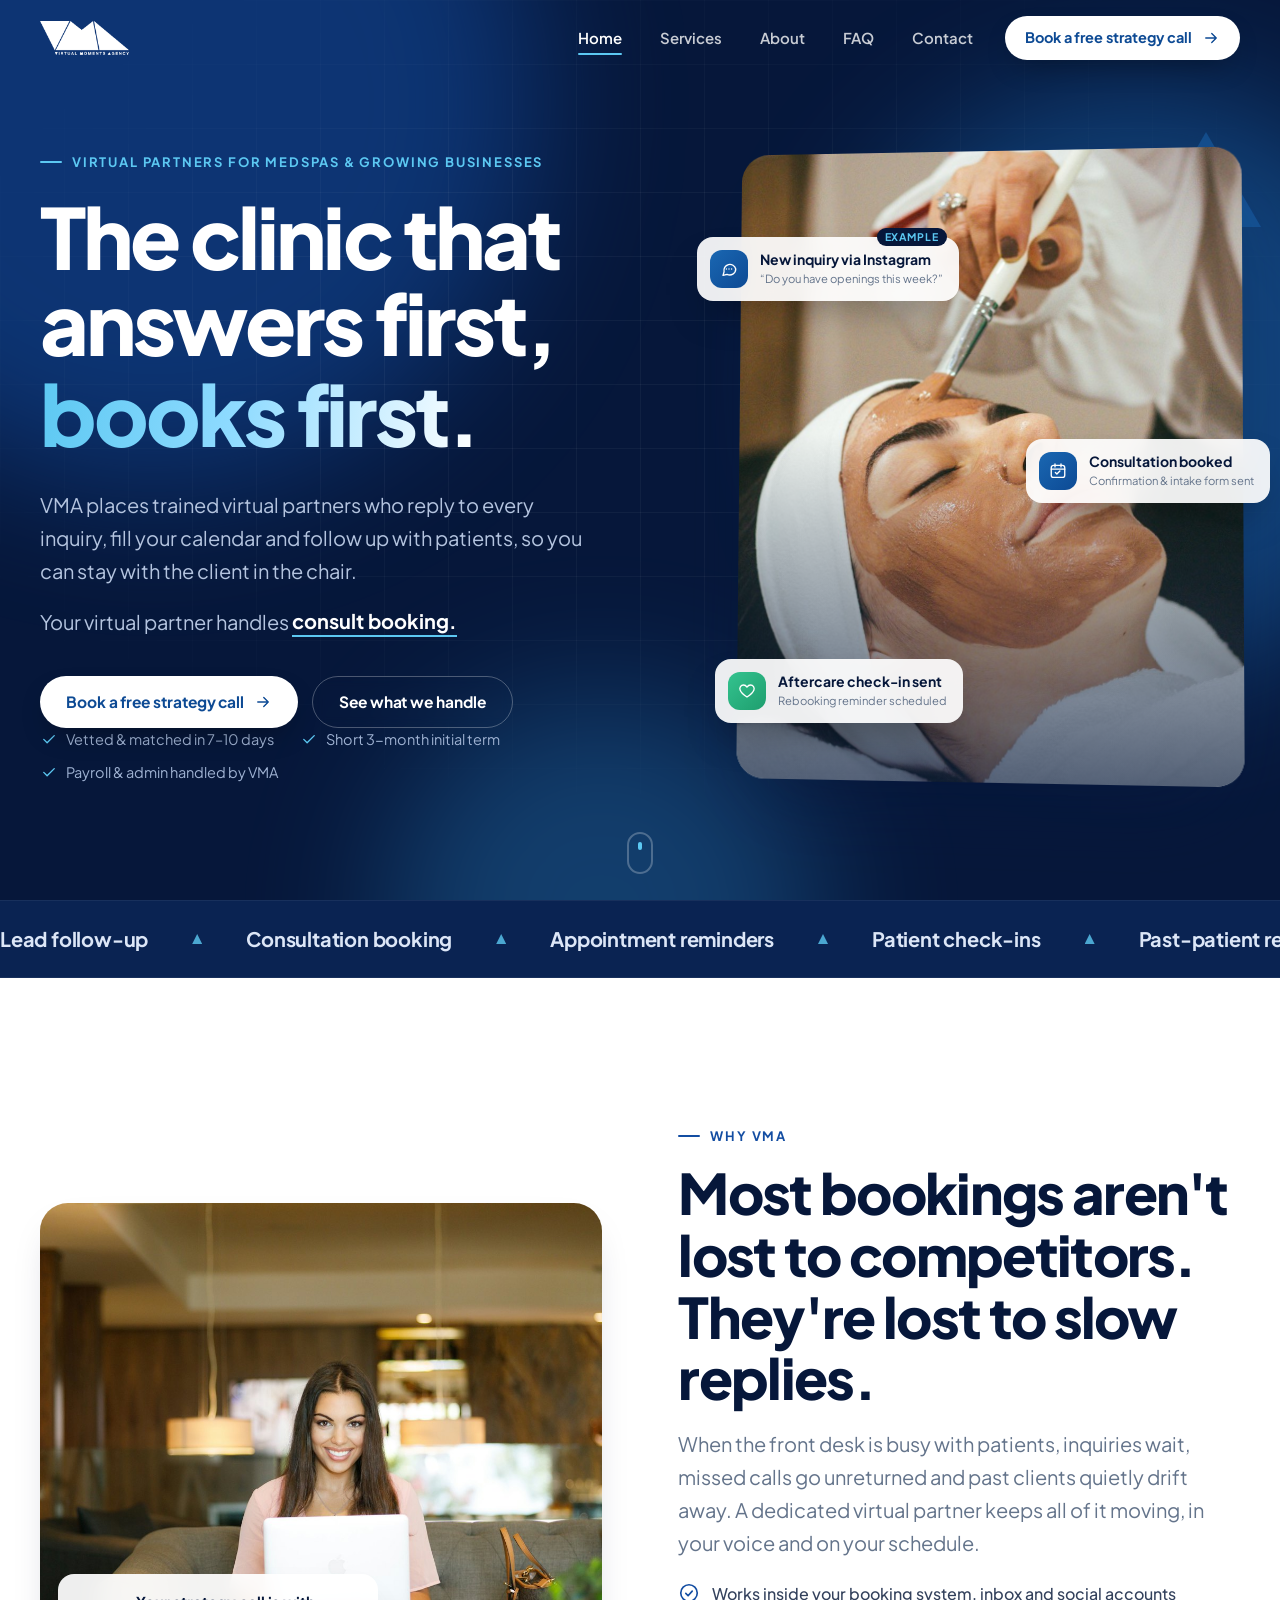
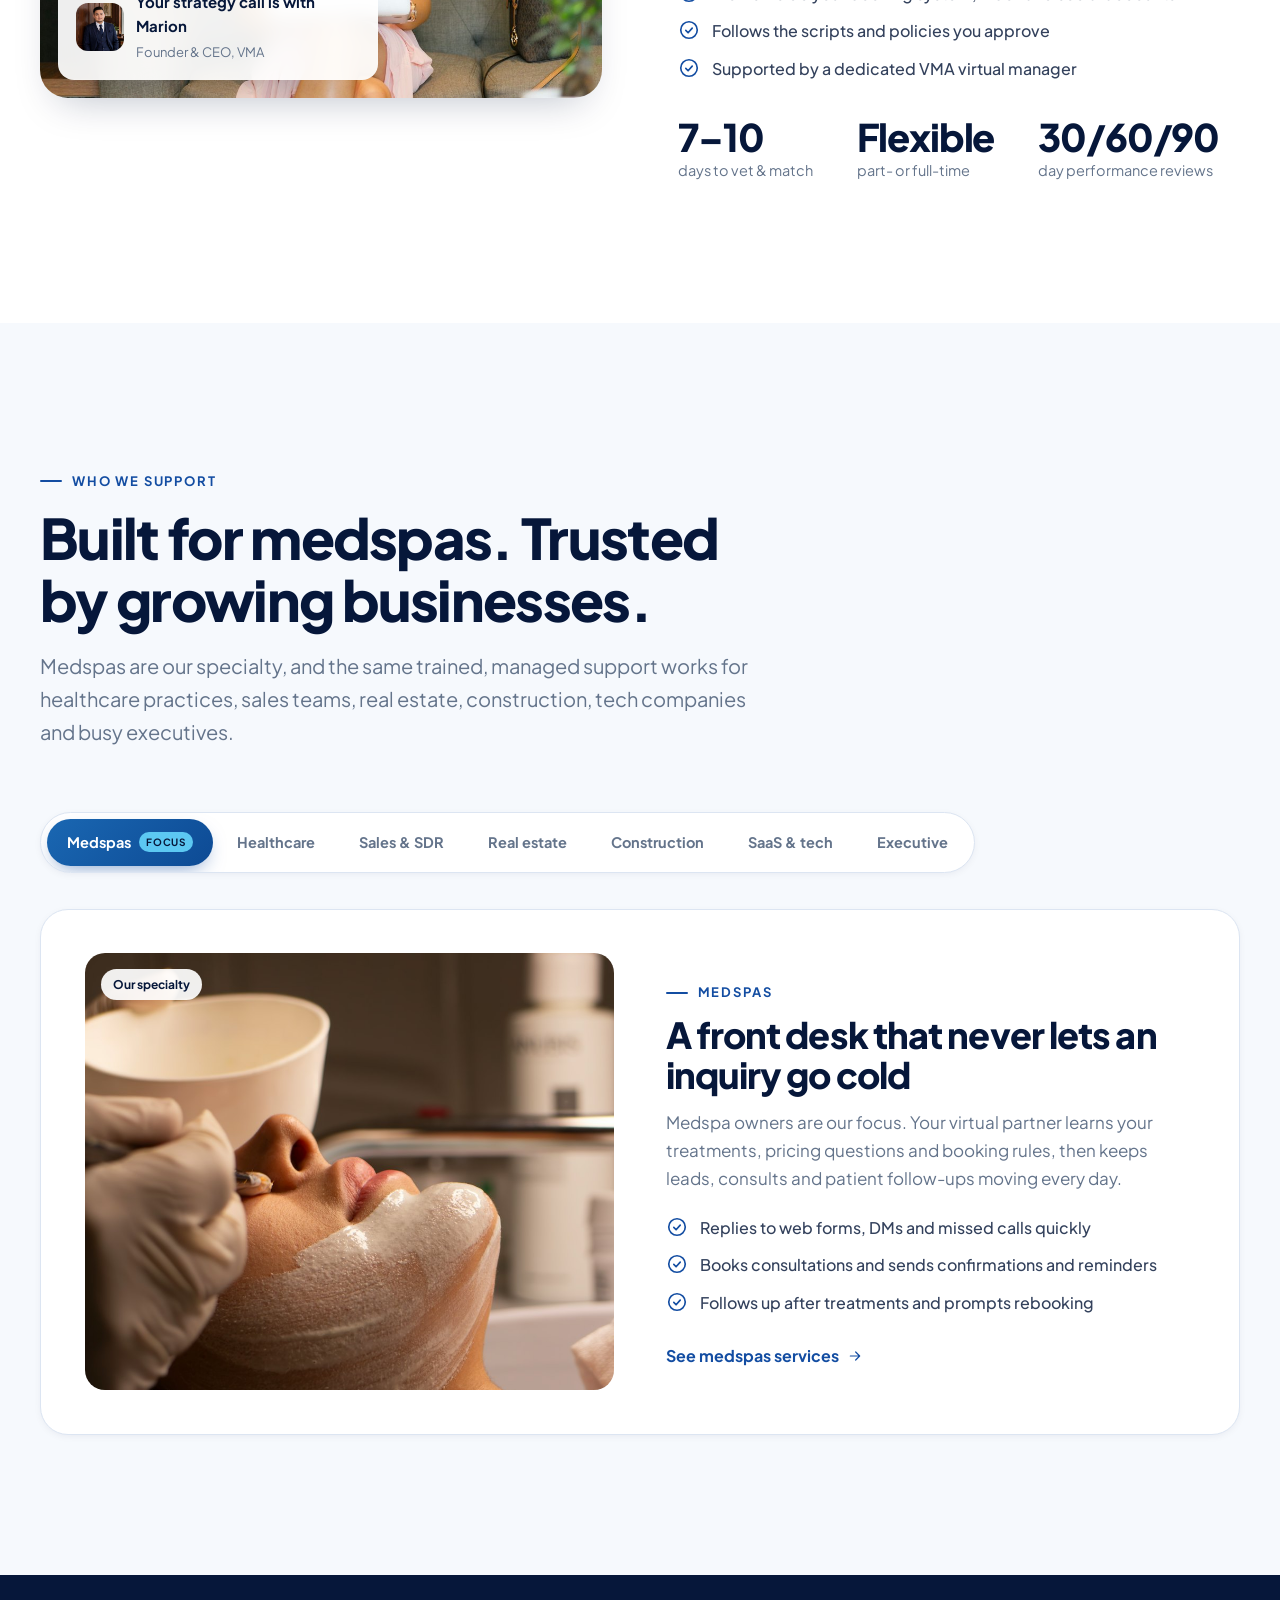
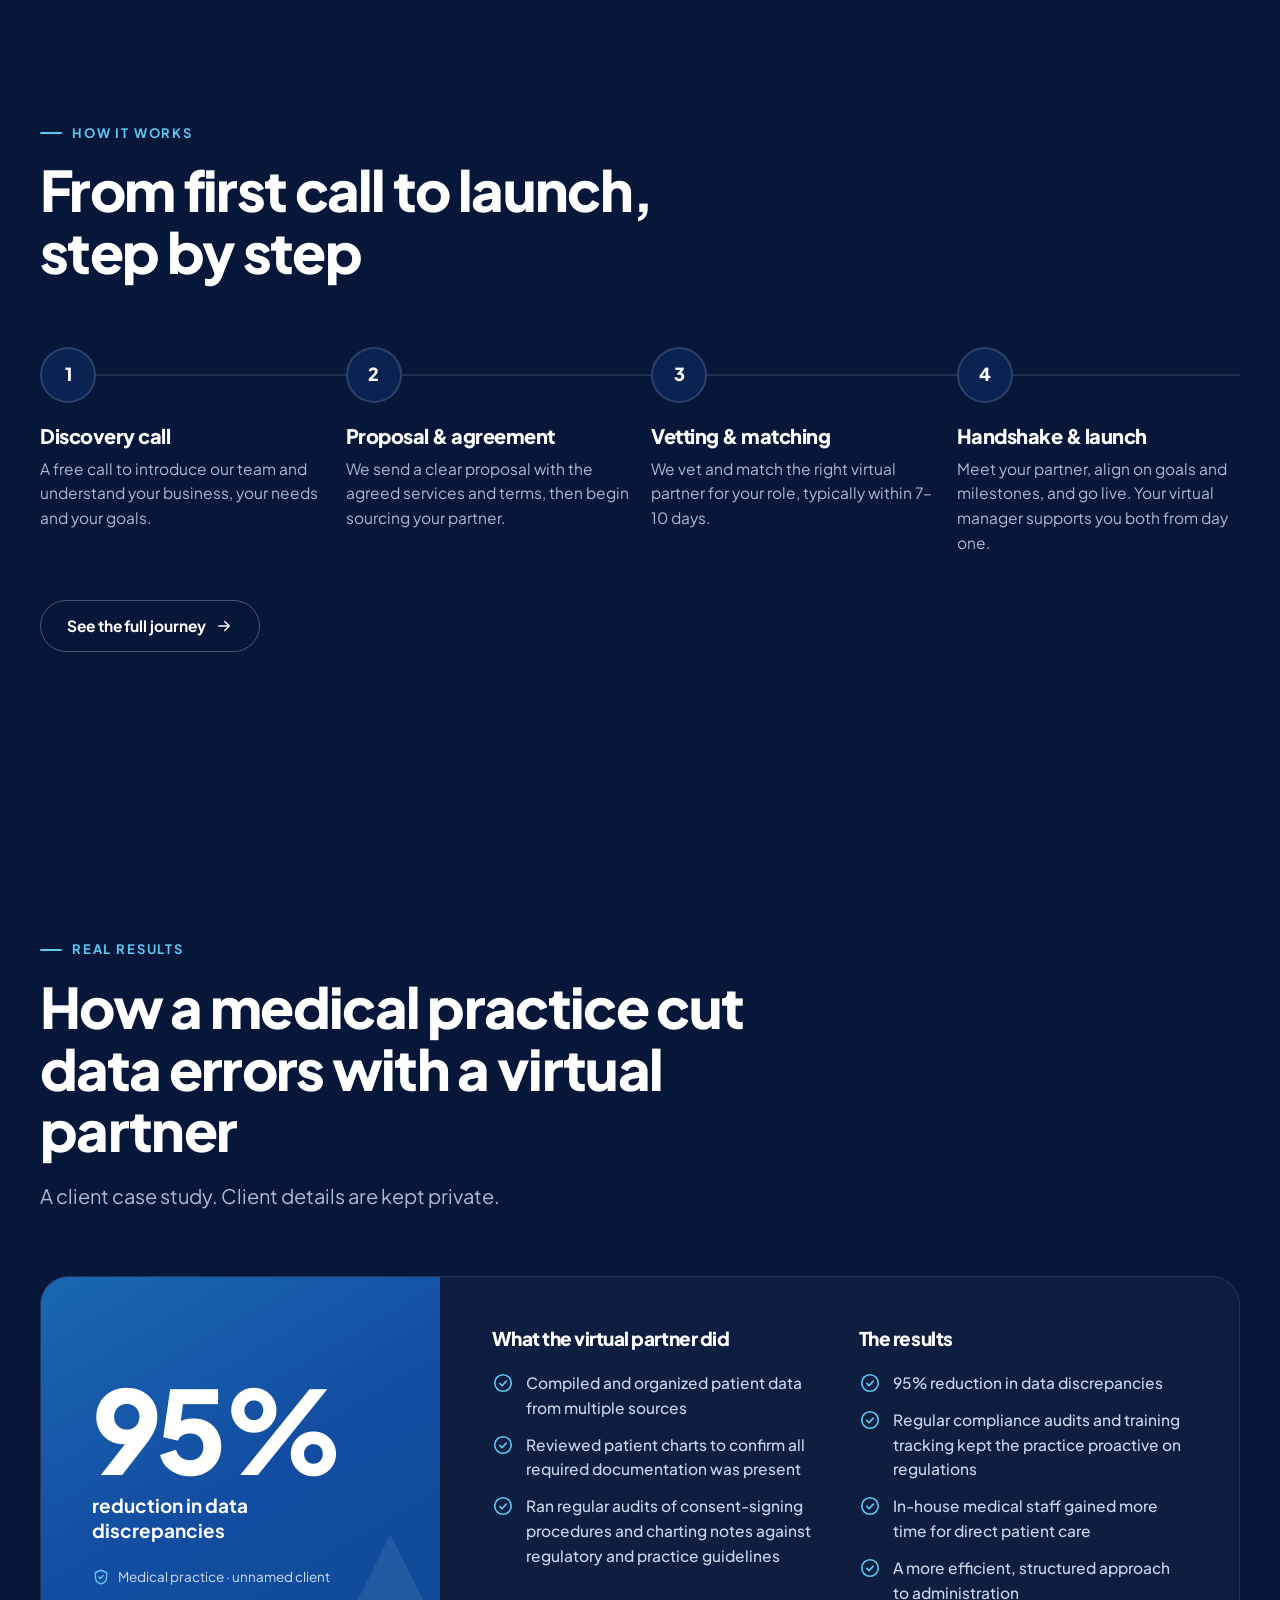
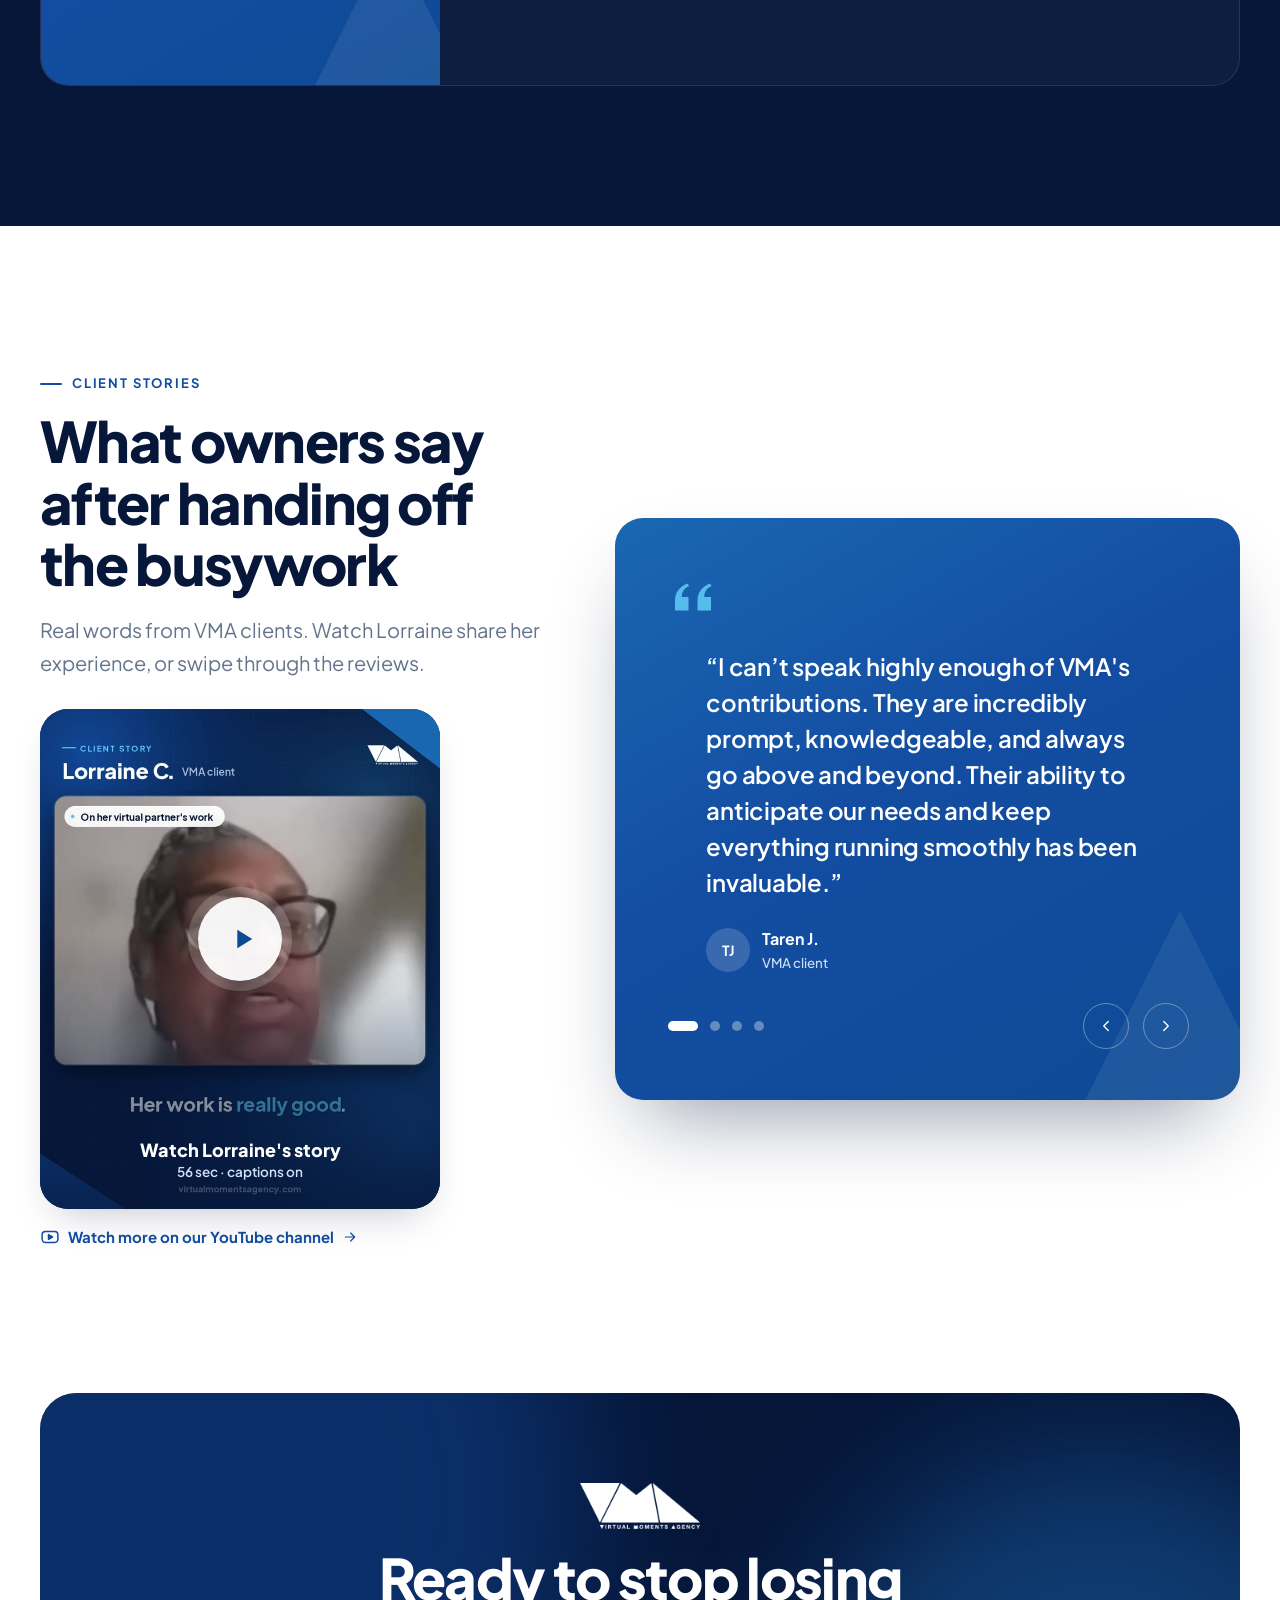
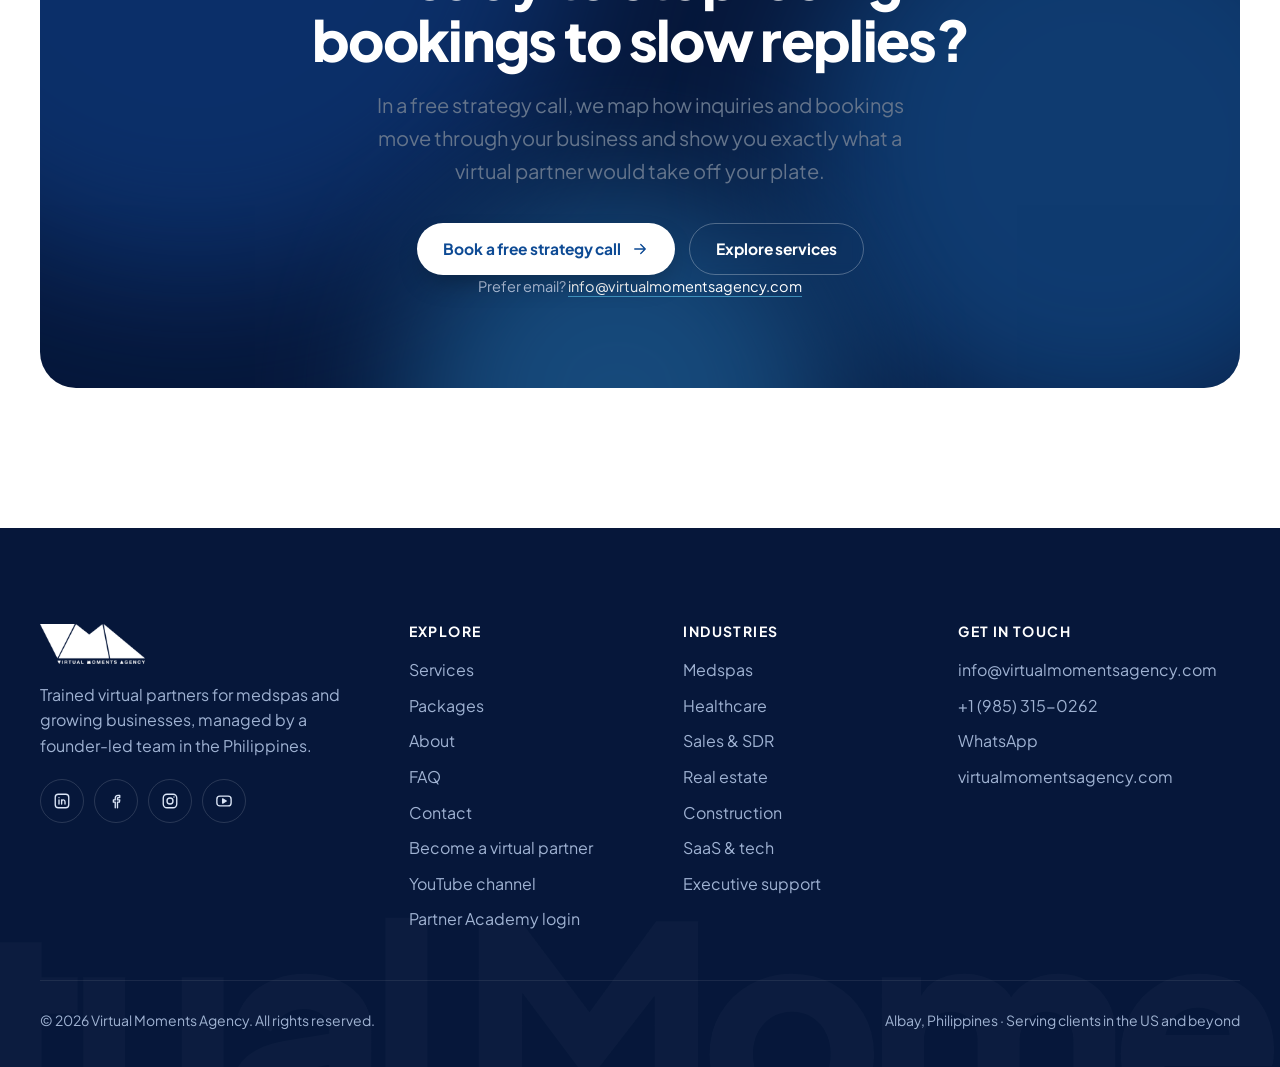
==== index.html @ 7486c819 "Keep contact form on info@ (revert unintended endpoint change) Co-Authored-By: Claude Opus 5.5 <nore" ====
<!DOCTYPE html>
<html lang="en">
<head>
<meta charset="UTF-8">
<meta name="viewport" content="width=device-width, initial-scale=1, viewport-fit=cover">
<meta name="theme-color" content="#06173A">
<title>Virtual Moments Agency | Virtual Partners for Medspas & Growing Businesses</title>
<meta name="description" content="VMA places trained virtual partners with medspas and growing businesses: fast lead follow-up, consultation booking, patient follow-ups and admin. Book a free strategy call.">
<meta property="og:title" content="Virtual Moments Agency | Virtual Partners for Medspas & Growing Businesses">
<meta property="og:description" content="VMA places trained virtual partners with medspas and growing businesses: fast lead follow-up, consultation booking, patient follow-ups and admin. Book a free strategy call.">
<meta property="og:type" content="website">
<meta property="og:site_name" content="Virtual Moments Agency">
<meta property="og:url" content="https://virtualmomentsagency.com/">
<meta property="og:image" content="https://virtualmomentsagency.com/img/og-image.jpg">
<meta property="og:image:width" content="1200">
<meta property="og:image:height" content="630">
<meta property="og:image:alt" content="Virtual Moments Agency: virtual partners for medspas and growing businesses">
<meta name="twitter:card" content="summary_large_image">
<meta name="twitter:title" content="Virtual Moments Agency | Virtual Partners for Medspas & Growing Businesses">
<meta name="twitter:description" content="VMA places trained virtual partners with medspas and growing businesses: fast lead follow-up, consultation booking, patient follow-ups and admin. Book a free strategy call.">
<meta name="twitter:image" content="https://virtualmomentsagency.com/img/og-image.jpg">
<link rel="canonical" href="https://virtualmomentsagency.com/">
<link rel="icon" href="/favicon.ico" sizes="48x48">
<link rel="icon" type="image/png" sizes="96x96" href="/favicon-96x96.png">
<link rel="icon" type="image/png" sizes="192x192" href="/favicon-192x192.png">
<link rel="apple-touch-icon" sizes="180x180" href="/apple-touch-icon.png">
<link rel="manifest" href="/site.webmanifest">
<link rel="preconnect" href="https://fonts.googleapis.com">
<link rel="preconnect" href="https://fonts.gstatic.com" crossorigin>
<link href="https://fonts.googleapis.com/css2?family=Plus+Jakarta+Sans:wght@400;500;600;700;800&display=swap" rel="stylesheet">
<link rel="stylesheet" href="assets/style.css?v=a448c6c705">
<script type="application/ld+json">
{"@context":"https://schema.org","@type":"Organization","name":"Virtual Moments Agency","alternateName":"VMA","url":"https://virtualmomentsagency.com/","logo":"https://virtualmomentsagency.com/favicon-512x512.png","email":"info@virtualmomentsagency.com","telephone":"+1-985-315-0262","sameAs":["https://www.linkedin.com/company/virtual-moments-agency/","https://www.facebook.com/VirtualMomentsAgencyCareers","https://www.instagram.com/marionandres20","https://www.youtube.com/@VirtualMomentsAgency"]}
</script>
</head>
<body data-page="home">
<div class="curtain" aria-hidden="true"><img src="img/logo.png" alt=""></div>
<div class="progress" aria-hidden="true"></div>

<header class="nav">
  <div class="container nav__inner">
    <a class="nav__logo" href="index.html" aria-label="Virtual Moments Agency home"><img src="img/logo.png" alt="Virtual Moments Agency" width="600" height="229"></a>
    <nav class="nav__links" aria-label="Main">
      <a class="nav__link" href="index.html" aria-current="page">Home</a><a class="nav__link" href="services.html">Services</a><a class="nav__link" href="about.html">About</a><a class="nav__link" href="faq.html">FAQ</a><a class="nav__link" href="contact.html">Contact</a>
      <a class="btn btn--white btn--sm nav__cta" data-book href="https://calendar.app.google/Ckj8rndVta2pJSDK7" target="_blank" rel="noopener">Book a free strategy call <svg class="i arrow" aria-hidden="true"><use href="#i-arrow"/></svg></a>
    </nav>
    <button class="burger" aria-label="Open menu" aria-expanded="false" aria-controls="mobile-menu"><span></span><span></span><span></span></button>
  </div>
</header>
<div class="mobile-menu" id="mobile-menu">
  <nav aria-label="Mobile"><a href="index.html" aria-current="page">Home<svg class="i arrow" aria-hidden="true"><use href="#i-arrow"/></svg></a><a href="services.html">Services<svg class="i arrow" aria-hidden="true"><use href="#i-arrow"/></svg></a><a href="about.html">About<svg class="i arrow" aria-hidden="true"><use href="#i-arrow"/></svg></a><a href="faq.html">FAQ<svg class="i arrow" aria-hidden="true"><use href="#i-arrow"/></svg></a><a href="contact.html">Contact<svg class="i arrow" aria-hidden="true"><use href="#i-arrow"/></svg></a></nav>
  <div class="mobile-menu__foot">
    <a class="btn btn--white btn--block" data-book href="https://calendar.app.google/Ckj8rndVta2pJSDK7" target="_blank" rel="noopener">Book a free strategy call <svg class="i arrow" aria-hidden="true"><use href="#i-arrow"/></svg></a>
    <span>info@virtualmomentsagency.com</span>
    <a class="mm-yt" href="https://www.youtube.com/@VirtualMomentsAgency" target="_blank" rel="noopener"><svg class="i" aria-hidden="true"><use href="#i-youtube"/></svg> Watch us on YouTube</a>
    <a class="mm-yt" href="https://claude.ai/artifact/8HZvKCW3FzABJUpu7w8eWm" target="_blank" rel="noopener"><svg class="i" aria-hidden="true"><use href="#i-shield"/></svg> Partner Academy login</a>
  </div>
</div>

<main>
<section class="hero">
  <div class="aurora" aria-hidden="true"><span></span><span></span><span></span></div>
  <div class="grid-lines" aria-hidden="true"></div>
  <div class="container hero__grid">
    <div>
      <span class="eyebrow">Virtual partners for medspas &amp; growing businesses</span>
      <h1 class="h-xl"><span class="line"><span>The clinic that answers first,</span></span><span class="line"><span class="grad-text">books first.</span></span></h1>
      <p class="lead">VMA places trained virtual partners who reply to every inquiry, fill your calendar and follow up with patients, so you can stay with the client in the chair.</p>
      <p class="rotator-line">Your virtual partner handles
        <span class="rotator" aria-live="off"><span>lead follow-up.</span><span>consult booking.</span><span>patient check-ins.</span><span>past-patient outreach.</span><span>your inbox and admin.</span></span>
      </p>
      <div class="hero__actions">
        <a class="btn btn--white" data-book href="https://calendar.app.google/Ckj8rndVta2pJSDK7" target="_blank" rel="noopener">Book a free strategy call <svg class="i arrow" aria-hidden="true"><use href="#i-arrow"/></svg></a>
        <a class="btn btn--ghost" href="services.html">See what we handle</a>
      </div>
      <ul class="clean hero__facts">
        <li><svg class="i" aria-hidden="true"><use href="#i-tick"/></svg> Vetted &amp; matched in 7–10 days</li>
        <li><svg class="i" aria-hidden="true"><use href="#i-tick"/></svg> Short 3-month initial term</li>
        <li><svg class="i" aria-hidden="true"><use href="#i-tick"/></svg> Payroll &amp; admin handled by VMA</li>
      </ul>
    </div>
    <div class="hero__visual">
      <svg class="hero__tri" viewBox="0 0 24 24" aria-hidden="true"><path d="M12 2 23 21H1L12 2Z" fill="#1A67B2" opacity=".55"/></svg>
      <div class="hero__photo"><img src="img/facial.jpg" alt="Client receiving a facial treatment at a medspa" fetchpriority="high"></div>
      <div class="toast toast--1"><span class="tag">Example</span><span class="toast__ic"><svg class="i" aria-hidden="true"><use href="#i-chat"/></svg></span><span><b>New inquiry via Instagram</b><small>“Do you have openings this week?”</small></span></div>
      <div class="toast toast--2"><span class="toast__ic"><svg class="i" aria-hidden="true"><use href="#i-calendar"/></svg></span><span><b>Consultation booked</b><small>Confirmation &amp; intake form sent</small></span></div>
      <div class="toast toast--3"><span class="toast__ic ok"><svg class="i" aria-hidden="true"><use href="#i-heart"/></svg></span><span><b>Aftercare check-in sent</b><small>Rebooking reminder scheduled</small></span></div>
    </div>
  </div>
  <div class="scroll-cue" aria-hidden="true"></div>
</section>

<div class="marquee" aria-label="Tasks our virtual partners handle"><div class="marquee__track"><div class="marquee__group"><span class="marquee__item">Lead follow-up</span><span class="marquee__item">Consultation booking</span><span class="marquee__item">Appointment reminders</span><span class="marquee__item">Patient check-ins</span><span class="marquee__item">Past-patient reactivation</span><span class="marquee__item">Admin assistance</span><span class="marquee__item">Executive assistance</span><span class="marquee__item">Project management</span><span class="marquee__item">Outreach</span><span class="marquee__item">Business development</span><span class="marquee__item">Social media management</span><span class="marquee__item">Sales development</span><span class="marquee__item">Video editing</span><span class="marquee__item">Graphic design</span><span class="marquee__item">Content creation</span><span class="marquee__item">DM &amp; inbox management</span><span class="marquee__item">Cold calling</span><span class="marquee__item">CRM upkeep</span><span class="marquee__item">Calendar management</span><span class="marquee__item">Transaction coordination</span><span class="marquee__item">Job scheduling</span><span class="marquee__item">Subcontractor coordination</span></div><div class="marquee__group" aria-hidden="true"><span class="marquee__item">Lead follow-up</span><span class="marquee__item">Consultation booking</span><span class="marquee__item">Appointment reminders</span><span class="marquee__item">Patient check-ins</span><span class="marquee__item">Past-patient reactivation</span><span class="marquee__item">Admin assistance</span><span class="marquee__item">Executive assistance</span><span class="marquee__item">Project management</span><span class="marquee__item">Outreach</span><span class="marquee__item">Business development</span><span class="marquee__item">Social media management</span><span class="marquee__item">Sales development</span><span class="marquee__item">Video editing</span><span class="marquee__item">Graphic design</span><span class="marquee__item">Content creation</span><span class="marquee__item">DM &amp; inbox management</span><span class="marquee__item">Cold calling</span><span class="marquee__item">CRM upkeep</span><span class="marquee__item">Calendar management</span><span class="marquee__item">Transaction coordination</span><span class="marquee__item">Job scheduling</span><span class="marquee__item">Subcontractor coordination</span></div></div></div>

<section class="section">
  <div class="container split">
    <div class="split__media reveal">
      <img src="img/partner.jpg" alt="Virtual partner working on a laptop">
      <div class="float"><img src="img/founder.jpg" alt=""><span><b>Your strategy call is with Marion</b><small>Founder &amp; CEO, VMA</small></span></div>
    </div>
    <div>
      <span class="eyebrow reveal">Why VMA</span>
      <h2 class="h-lg reveal" data-delay="1" style="margin:16px 0 18px">Most bookings aren't lost to competitors. They're lost to slow replies.</h2>
      <p class="lead reveal" data-delay="2">When the front desk is busy with patients, inquiries wait, missed calls go unreturned and past clients quietly drift away. A dedicated virtual partner keeps all of it moving, in your voice and on your schedule.</p>
      <div class="reveal" data-delay="3"><ul class="checks"><li><svg class="i" aria-hidden="true"><use href="#i-check"/></svg><span>Works inside your booking system, inbox and social accounts</span></li><li><svg class="i" aria-hidden="true"><use href="#i-check"/></svg><span>Follows the scripts and policies you approve</span></li><li><svg class="i" aria-hidden="true"><use href="#i-check"/></svg><span>Supported by a dedicated VMA virtual manager</span></li></ul></div>
      <div class="stat-row reveal" data-delay="4">
        <div class="stat"><b>7–10</b><span>days to vet &amp; match</span></div>
        <div class="stat"><b>Flexible</b><span>part- or full-time</span></div>
        <div class="stat"><b>30/60/90</b><span>day performance reviews</span></div>
      </div>
    </div>
  </div>
</section>

<section class="section section--mist">
  <div class="container">
    <div class="section-head reveal">
      <span class="eyebrow">Who we support</span>
      <h2 class="h-lg">Built for medspas. Trusted by growing businesses.</h2>
      <p class="lead">Medspas are our specialty, and the same trained, managed support works for healthcare practices, sales teams, real estate, construction, tech companies and busy executives.</p>
    </div>
    <div class="reveal" data-delay="1">
    <div data-tabs>
      <div class="tabs__list" role="tablist" aria-label="Industries">
        <span class="tabs__ind" aria-hidden="true"></span>
        <button class="tabs__btn" role="tab" id="tab-medspa" data-key="medspa" aria-controls="panel-medspa" aria-selected="true">Medspas <span class="star">Focus</span></button><button class="tabs__btn" role="tab" id="tab-healthcare" data-key="healthcare" aria-controls="panel-healthcare" aria-selected="false">Healthcare</button><button class="tabs__btn" role="tab" id="tab-sales" data-key="sales" aria-controls="panel-sales" aria-selected="false">Sales &amp; SDR</button><button class="tabs__btn" role="tab" id="tab-real-estate" data-key="real-estate" aria-controls="panel-real-estate" aria-selected="false">Real estate</button><button class="tabs__btn" role="tab" id="tab-construction" data-key="construction" aria-controls="panel-construction" aria-selected="false">Construction</button><button class="tabs__btn" role="tab" id="tab-saas" data-key="saas" aria-controls="panel-saas" aria-selected="false">SaaS &amp; tech</button><button class="tabs__btn" role="tab" id="tab-executive" data-key="executive" aria-controls="panel-executive" aria-selected="false">Executive</button>
      </div>
      
      <div class="tabs__panel ind" role="tabpanel" id="panel-medspa" aria-labelledby="tab-medspa">
        <div class="ind__media"><img src="img/treatment.jpg" alt="Medspa treatment in progress"><span class="badge">Our specialty</span></div>
        <div>
          <span class="eyebrow">Medspas</span>
          <h3>A front desk that never lets an inquiry go cold</h3>
          <p class="lead">Medspa owners are our focus. Your virtual partner learns your treatments, pricing questions and booking rules, then keeps leads, consults and patient follow-ups moving every day.</p>
          <ul class="checks"><li><svg class="i" aria-hidden="true"><use href="#i-check"/></svg><span>Replies to web forms, DMs and missed calls quickly</span></li><li><svg class="i" aria-hidden="true"><use href="#i-check"/></svg><span>Books consultations and sends confirmations and reminders</span></li><li><svg class="i" aria-hidden="true"><use href="#i-check"/></svg><span>Follows up after treatments and prompts rebooking</span></li></ul>
          <a class="link-arrow" href="services.html#medspa">See medspas services <svg class="i arrow" aria-hidden="true"><use href="#i-arrow"/></svg></a>
        </div>
      </div>
      <div class="tabs__panel ind" role="tabpanel" id="panel-healthcare" aria-labelledby="tab-healthcare">
        <div class="ind__media ind__media--art"><img class="fade" src="img/ind-healthcare.jpg" alt=""><svg class="big" aria-hidden="true"><use href="#i-shield"/></svg></div>
        <div>
          <span class="eyebrow">Healthcare</span>
          <h3>Administrative support that keeps the practice running</h3>
          <p class="lead">Back-office help for clinics and practices, handled with care for patient privacy.</p>
          <ul class="checks"><li><svg class="i" aria-hidden="true"><use href="#i-check"/></svg><span>HIPAA-compliant administrative support</span></li><li><svg class="i" aria-hidden="true"><use href="#i-check"/></svg><span>Medical billing coordination</span></li><li><svg class="i" aria-hidden="true"><use href="#i-check"/></svg><span>Secure patient scheduling</span></li></ul>
          <a class="link-arrow" href="services.html#healthcare">See healthcare services <svg class="i arrow" aria-hidden="true"><use href="#i-arrow"/></svg></a>
        </div>
      </div>
      <div class="tabs__panel ind" role="tabpanel" id="panel-sales" aria-labelledby="tab-sales">
        <div class="ind__media ind__media--art"><img class="fade" src="img/ind-sales.jpg" alt=""><svg class="big" aria-hidden="true"><use href="#i-target"/></svg></div>
        <div>
          <span class="eyebrow">Sales &amp; SDR</span>
          <h3>A pipeline that gets worked every single day</h3>
          <p class="lead">Outbound and pipeline support for founders and sales teams who need more conversations on the calendar.</p>
          <ul class="checks"><li><svg class="i" aria-hidden="true"><use href="#i-check"/></svg><span>Cold calling and appointment setting</span></li><li><svg class="i" aria-hidden="true"><use href="#i-check"/></svg><span>Lead list building and qualification</span></li><li><svg class="i" aria-hidden="true"><use href="#i-check"/></svg><span>CRM pipeline management</span></li></ul>
          <a class="link-arrow" href="services.html#sales">See sales &amp; sdr services <svg class="i arrow" aria-hidden="true"><use href="#i-arrow"/></svg></a>
        </div>
      </div>
      <div class="tabs__panel ind" role="tabpanel" id="panel-real-estate" aria-labelledby="tab-real-estate">
        <div class="ind__media ind__media--art"><img class="fade" src="img/ind-real-estate.jpg" alt=""><svg class="big" aria-hidden="true"><use href="#i-home"/></svg></div>
        <div>
          <span class="eyebrow">Real estate</span>
          <h3>Listings, transactions and tenants, all handled</h3>
          <p class="lead">Support for agents, teams and property managers so deals and tenants never wait on a reply.</p>
          <ul class="checks"><li><svg class="i" aria-hidden="true"><use href="#i-check"/></svg><span>Transaction coordination</span></li><li><svg class="i" aria-hidden="true"><use href="#i-check"/></svg><span>Listing management</span></li><li><svg class="i" aria-hidden="true"><use href="#i-check"/></svg><span>Proactive tenant communication</span></li></ul>
          <a class="link-arrow" href="services.html#real-estate">See real estate services <svg class="i arrow" aria-hidden="true"><use href="#i-arrow"/></svg></a>
        </div>
      </div>
      <div class="tabs__panel ind" role="tabpanel" id="panel-construction" aria-labelledby="tab-construction">
        <div class="ind__media ind__media--art"><img class="fade" src="img/ind-construction.jpg" alt=""><svg class="big" aria-hidden="true"><use href="#i-helmet"/></svg></div>
        <div>
          <span class="eyebrow">Construction</span>
          <h3>Projects that stay on schedule, from bid to closeout</h3>
          <p class="lead">Back-office support for contractors and construction companies, so the office keeps up while your crews are on site.</p>
          <ul class="checks"><li><svg class="i" aria-hidden="true"><use href="#i-check"/></svg><span>Job scheduling and calendar coordination</span></li><li><svg class="i" aria-hidden="true"><use href="#i-check"/></svg><span>Subcontractor and supplier communication</span></li><li><svg class="i" aria-hidden="true"><use href="#i-check"/></svg><span>Bid, permit and document tracking</span></li></ul>
          <a class="link-arrow" href="services.html#construction">See construction services <svg class="i arrow" aria-hidden="true"><use href="#i-arrow"/></svg></a>
        </div>
      </div>
      <div class="tabs__panel ind" role="tabpanel" id="panel-saas" aria-labelledby="tab-saas">
        <div class="ind__media ind__media--art"><img class="fade" src="img/ind-saas.jpg" alt=""><svg class="big" aria-hidden="true"><use href="#i-laptop"/></svg></div>
        <div>
          <span class="eyebrow">SaaS &amp; tech</span>
          <h3>Back-office support for lean tech teams</h3>
          <p class="lead">Operational help that frees founders and product teams to focus on the product.</p>
          <ul class="checks"><li><svg class="i" aria-hidden="true"><use href="#i-check"/></svg><span>Back-office optimization</span></li><li><svg class="i" aria-hidden="true"><use href="#i-check"/></svg><span>CRM data management</span></li><li><svg class="i" aria-hidden="true"><use href="#i-check"/></svg><span>Customer onboarding support</span></li></ul>
          <a class="link-arrow" href="services.html#saas">See saas &amp; tech services <svg class="i arrow" aria-hidden="true"><use href="#i-arrow"/></svg></a>
        </div>
      </div>
      <div class="tabs__panel ind" role="tabpanel" id="panel-executive" aria-labelledby="tab-executive">
        <div class="ind__media ind__media--art"><img class="fade" src="img/ind-executive.jpg" alt=""><svg class="big" aria-hidden="true"><use href="#i-brief"/></svg></div>
        <div>
          <span class="eyebrow">Executive</span>
          <h3>Your time, protected</h3>
          <p class="lead">High-level assistance for owners and leaders who need their calendar and inbox under control.</p>
          <ul class="checks"><li><svg class="i" aria-hidden="true"><use href="#i-check"/></svg><span>Calendar management</span></li><li><svg class="i" aria-hidden="true"><use href="#i-check"/></svg><span>Email filtering and triage</span></li><li><svg class="i" aria-hidden="true"><use href="#i-check"/></svg><span>Project coordination</span></li></ul>
          <a class="link-arrow" href="services.html#executive">See executive services <svg class="i arrow" aria-hidden="true"><use href="#i-arrow"/></svg></a>
        </div>
      </div>
    </div></div>
  </div>
</section>

<section class="section section--dark">
  <div class="aurora" aria-hidden="true" style="opacity:.35"><span></span><span></span></div>
  <div class="container">
    <div class="section-head reveal">
      <span class="eyebrow">How it works</span>
      <h2 class="h-lg">From first call to launch, step by step</h2>
    </div>
    <div class="steps"><div class="steps__line" aria-hidden="true"><i></i></div>
        <div class="step reveal" data-delay="0">
          <span class="step__num">1</span>
          <div><h3>Discovery call</h3><p>A free call to introduce our team and understand your business, your needs and your goals.</p></div>
        </div>
        <div class="step reveal" data-delay="1">
          <span class="step__num">2</span>
          <div><h3>Proposal &amp; agreement</h3><p>We send a clear proposal with the agreed services and terms, then begin sourcing your partner.</p></div>
        </div>
        <div class="step reveal" data-delay="2">
          <span class="step__num">3</span>
          <div><h3>Vetting &amp; matching</h3><p>We vet and match the right virtual partner for your role, typically within 7–10 days.</p></div>
        </div>
        <div class="step reveal" data-delay="3">
          <span class="step__num">4</span>
          <div><h3>Handshake &amp; launch</h3><p>Meet your partner, align on goals and milestones, and go live. Your virtual manager supports you both from day one.</p></div>
        </div></div>
    <div class="reveal" style="margin-top:44px"><a class="btn btn--ghost" href="services.html#how-it-works">See the full journey <svg class="i arrow" aria-hidden="true"><use href="#i-arrow"/></svg></a></div>
  </div>
</section>


<section class="section section--dark case-sec">
  <div class="aurora" aria-hidden="true" style="opacity:.3"><span></span><span></span></div>
  <div class="container">
    <div class="section-head reveal">
      <span class="eyebrow">Real results</span>
      <h2 class="h-lg">How a medical practice cut data errors with a virtual partner</h2>
      <p class="lead">A client case study. Client details are kept private.</p>
    </div>
    <div class="case reveal" data-delay="1">
      <div class="case__stat">
        <span class="case__num" data-count="95">95%</span>
        <span class="case__cap">reduction in data discrepancies</span>
        <span class="case__who"><svg class="i" aria-hidden="true"><use href="#i-shield"/></svg> Medical practice &middot; unnamed client</span>
      </div>
      <div class="case__body">
        <div>
          <h3>What the virtual partner did</h3>
          <ul class="checks"><li><svg class="i" aria-hidden="true"><use href="#i-check"/></svg><span>Compiled and organized patient data from multiple sources</span></li><li><svg class="i" aria-hidden="true"><use href="#i-check"/></svg><span>Reviewed patient charts to confirm all required documentation was present</span></li><li><svg class="i" aria-hidden="true"><use href="#i-check"/></svg><span>Ran regular audits of consent-signing procedures and charting notes against regulatory and practice guidelines</span></li></ul>
        </div>
        <div>
          <h3>The results</h3>
          <ul class="checks"><li><svg class="i" aria-hidden="true"><use href="#i-check"/></svg><span>95% reduction in data discrepancies</span></li><li><svg class="i" aria-hidden="true"><use href="#i-check"/></svg><span>Regular compliance audits and training tracking kept the practice proactive on regulations</span></li><li><svg class="i" aria-hidden="true"><use href="#i-check"/></svg><span>In-house medical staff gained more time for direct patient care</span></li><li><svg class="i" aria-hidden="true"><use href="#i-check"/></svg><span>A more efficient, structured approach to administration</span></li></ul>
        </div>
      </div>
    </div>
  </div>
</section>


<section class="section">
  <div class="container quotes">
    <div class="reveal">
      <span class="eyebrow">Client stories</span>
      <h2 class="h-lg" style="margin:16px 0 18px">What owners say after handing off the busywork</h2>
      <p class="lead">Real words from VMA clients. Watch Lorraine share her experience, or swipe through the reviews.</p>
      
      <figure class="vcard reveal" data-delay="1">
        <div class="vcard__frame">
          <video class="vcard__video" preload="none" playsinline controlslist="nodownload" poster="img/lorraine-poster.jpg" aria-label="Video testimonial from Lorraine C., a VMA client">
            <source src="img/lorraine-testimonial.mp4" type="video/mp4">
          </video>
          <button class="vcard__play" type="button" aria-label="Play Lorraine's video testimonial">
            <span class="vcard__btn"><svg viewBox="0 0 24 24" aria-hidden="true"><path d="M8 5.5v13l10.5-6.5L8 5.5Z" fill="currentColor"/></svg></span>
            <span class="vcard__label">Watch Lorraine's story <small>56 sec · captions on</small></span>
          </button>
        </div>
        <figcaption class="vcard__more"><a class="link-arrow" href="https://www.youtube.com/@VirtualMomentsAgency" target="_blank" rel="noopener"><svg class="i" aria-hidden="true"><use href="#i-youtube"/></svg> Watch more on our YouTube channel <svg class="i arrow" aria-hidden="true"><use href="#i-arrow"/></svg></a></figcaption>
      </figure>
    </div>
    
      <div class="shield reveal" data-slider data-delay="1" aria-roledescription="carousel" aria-label="Client reviews">
        <svg class="shield__mark" aria-hidden="true"><use href="#i-quote"/></svg>
        <div class="slides" aria-live="polite">
          <figure class="slide is-active">
            <blockquote>“I can’t speak highly enough of VMA's contributions. They are incredibly prompt, knowledgeable, and always go above and beyond. Their ability to anticipate our needs and keep everything running smoothly has been invaluable.”</blockquote>
            <figcaption><span class="av">TJ</span><span>Taren J.<small>VMA client</small></span></figcaption>
          </figure>
          <figure class="slide">
            <blockquote>“Virtual Moments Agency really helped me save more time for other important work and not worry about other stuff since my VA is the one who takes care of those things. I really recommend VMA if you want to save time and have everything organized.”</blockquote>
            <figcaption><span class="av">TC</span><span>Tabitha C.<small>VMA client</small></span></figcaption>
          </figure>
          <figure class="slide">
            <blockquote>“My VA's dedication to learning makes her a valuable asset to any team. I recommend Virtual Moments Agency for anyone that requires a quick learner and a proactive individual.”</blockquote>
            <figcaption><span class="av">TR</span><span>Tonya R.<small>VMA client</small></span></figcaption>
          </figure>
          <figure class="slide">
            <blockquote>“It has been a great experience working with VMA. My VA was able to create my visions into reality and it helped make everything efficient. The company is easy to talk to if there are any concerns or requests; they answer promptly and provide the best possible options.”</blockquote>
            <figcaption><span class="av">LC</span><span>Lorraine C.<small>VMA client</small></span></figcaption>
          </figure>
        </div>
        <div class="slider-ctl">
          <div class="dots"></div>
          <span class="spacer"></span>
          <button class="arrowbtn" data-prev aria-label="Previous review"><svg class="i" aria-hidden="true"><use href="#i-left"/></svg></button>
          <button class="arrowbtn" data-next aria-label="Next review"><svg class="i" aria-hidden="true"><use href="#i-right"/></svg></button>
        </div>
      </div>
  </div>
</section>


<section class="section" style="padding-top:0">
  <div class="container">
    <div class="cta spot reveal">
      <div class="aurora" aria-hidden="true"><span></span><span></span><span></span></div>
      <img class="cta__logo" src="img/logo.png" alt="Virtual Moments Agency">
      <h2 class="h-lg">Ready to stop losing bookings to slow replies?</h2>
      <p class="lead">In a free strategy call, we map how inquiries and bookings move through your business and show you exactly what a virtual partner would take off your plate.</p>
      <div class="cta__actions">
        <a class="btn btn--white" data-book href="https://calendar.app.google/Ckj8rndVta2pJSDK7" target="_blank" rel="noopener">Book a free strategy call <svg class="i arrow" aria-hidden="true"><use href="#i-arrow"/></svg></a>
        <a class="btn btn--ghost" href="services.html">Explore services</a>
      </div>
      <p class="cta__note">Prefer email? <a href="mailto:info@virtualmomentsagency.com">info@virtualmomentsagency.com</a></p>
    </div>
  </div>
</section>

</main>

<footer class="footer">
  <div class="container">
    <div class="footer__top">
      <div>
        <img class="footer__logo" src="img/logo.png" alt="Virtual Moments Agency">
        <p>Trained virtual partners for medspas and growing businesses, managed by a founder-led team in the Philippines.</p>
        <div class="footer__social">
          <a href="https://www.linkedin.com/company/virtual-moments-agency/" target="_blank" rel="noopener" aria-label="LinkedIn"><svg class="i" aria-hidden="true"><use href="#i-linkedin"/></svg></a>
          <a href="https://www.facebook.com/VirtualMomentsAgencyCareers" target="_blank" rel="noopener" aria-label="Facebook"><svg class="i" aria-hidden="true"><use href="#i-facebook"/></svg></a>
          <a href="https://www.instagram.com/marionandres20" target="_blank" rel="noopener" aria-label="Instagram"><svg class="i" aria-hidden="true"><use href="#i-instagram"/></svg></a>
          <a href="https://www.youtube.com/@VirtualMomentsAgency" target="_blank" rel="noopener" aria-label="YouTube"><svg class="i" aria-hidden="true"><use href="#i-youtube"/></svg></a>
        </div>
      </div>
      <div>
        <h4>Explore</h4>
        <ul>
          <li><a href="services.html">Services</a></li>
          <li><a href="services.html#packages">Packages</a></li>
          <li><a href="about.html">About</a></li>
          <li><a href="faq.html">FAQ</a></li>
          <li><a href="contact.html">Contact</a></li>
          <li><a href="https://forms.gle/vFNCgNB1fBoum96cA" target="_blank" rel="noopener">Become a virtual partner</a></li>
          <li><a href="https://www.youtube.com/@VirtualMomentsAgency" target="_blank" rel="noopener">YouTube channel</a></li>
          <li><a href="https://claude.ai/artifact/8HZvKCW3FzABJUpu7w8eWm" target="_blank" rel="noopener">Partner Academy login</a></li>
        </ul>
      </div>
      <div>
        <h4>Industries</h4>
        <ul>
          <li><a href="services.html#medspa">Medspas</a></li>
          <li><a href="services.html#healthcare">Healthcare</a></li>
          <li><a href="services.html#sales">Sales &amp; SDR</a></li>
          <li><a href="services.html#real-estate">Real estate</a></li>
          <li><a href="services.html#construction">Construction</a></li>
          <li><a href="services.html#saas">SaaS &amp; tech</a></li>
          <li><a href="services.html#executive">Executive support</a></li>
        </ul>
      </div>
      <div>
        <h4>Get in touch</h4>
        <ul>
          <li><a href="mailto:info@virtualmomentsagency.com">info@virtualmomentsagency.com</a></li>
          <li><a href="tel:+19853150262">+1 (985) 315-0262</a></li>
          <li><a href="https://wa.me/message/63AN23BO226RG1" target="_blank" rel="noopener">WhatsApp</a></li>
          <li>virtualmomentsagency.com</li>
        </ul>
      </div>
    </div>
    <div class="footer__bottom">
      <span>&copy; <span data-year>2026</span> Virtual Moments Agency. All rights reserved.</span>
      <span>Albay, Philippines &middot; Serving clients in the US and beyond</span>
    </div>
  </div>
  <div class="footer__big" aria-hidden="true">Virtual Moments</div>
</footer>
<div class="mbar">
  <a class="btn btn--white" data-book href="https://calendar.app.google/Ckj8rndVta2pJSDK7" target="_blank" rel="noopener" data-no-magnet>Book a free strategy call</a>
  <a class="mbar__mail" href="contact.html" aria-label="Contact VMA"><svg class="i" aria-hidden="true"><use href="#i-mail"/></svg></a>
</div>
<script src="assets/app.js?v=da7153fb4b" defer></script>
</body>
</html>
---- assets/style.css ----
/* ==========================================================================
   Virtual Moments Agency — site styles
   Brand: royal blue #134DA2 / #0D4A94, light blue #1A67B2, cyan accent
   ========================================================================== */

:root {
  --royal: #134DA2;
  --deep: #0D4A94;
  --light: #1A67B2;
  --cyan: #5CC8F2;
  --cyan-soft: #A8E3FA;
  --ink: #06173A;
  --ink-2: #0A2352;
  --mist: #EEF4FB;
  --mist-2: #F6F9FD;
  --line: #DCE5F2;
  --text: #33415C;
  --muted: #64748B;
  --white: #FFFFFF;

  --radius: 20px;
  --radius-lg: 28px;
  --shadow-sm: 0 2px 8px -2px rgba(6, 23, 58, .08);
  --shadow: 0 18px 40px -18px rgba(6, 23, 58, .28);
  --shadow-lg: 0 40px 80px -30px rgba(6, 23, 58, .45);
  --ease: cubic-bezier(.22, 1, .36, 1);
  --nav-h: 76px;
  --safe-b: env(safe-area-inset-bottom, 0px);
}

*, *::before, *::after { box-sizing: border-box; }
html { -webkit-text-size-adjust: 100%; text-size-adjust: 100%; scroll-behavior: smooth; scroll-padding-top: calc(var(--nav-h) + 12px); }
body {
  margin: 0;
  font-family: "Plus Jakarta Sans", system-ui, -apple-system, "Segoe UI", Roboto, sans-serif;
  color: var(--text);
  background: var(--white);
  line-height: 1.6;
  -webkit-font-smoothing: antialiased;
  -moz-osx-font-smoothing: grayscale;
  overflow-x: hidden;
  -webkit-tap-highlight-color: transparent;
}
img { max-width: 100%; display: block; }
a { color: inherit; text-decoration: none; }
button { font: inherit; color: inherit; background: none; border: 0; cursor: pointer; }
h1, h2, h3, h4 { color: var(--ink); line-height: 1.1; letter-spacing: -0.025em; margin: 0; font-weight: 800; }
p { margin: 0; }
svg.i { width: 1em; height: 1em; flex: none; }
:focus-visible { outline: 3px solid var(--cyan); outline-offset: 3px; border-radius: 10px; }
::selection { background: var(--cyan-soft); color: var(--ink); }

.container { width: min(1200px, 100% - 48px); margin-inline: auto; }
@media (max-width: 640px) { .container { width: calc(100% - 40px); } }

.section { padding: clamp(80px, 11vw, 140px) 0; position: relative; }
.section--mist { background: var(--mist-2); }
.section--dark { background: var(--ink); color: #C9D6EC; }
.section--dark h2, .section--dark h3 { color: #fff; }

.eyebrow {
  display: inline-flex; align-items: center; gap: 10px;
  font-size: 13px; font-weight: 700; letter-spacing: .14em; text-transform: uppercase;
  color: var(--royal);
}
.eyebrow::before { content: ""; width: 22px; height: 2px; background: currentColor; border-radius: 2px; }
.section--dark .eyebrow, .hero .eyebrow, .page-hero .eyebrow { color: var(--cyan); }

.h-xl { font-size: clamp(40px, 6.6vw, 84px); letter-spacing: -0.035em; line-height: 1.02; }
.h-lg { font-size: clamp(32px, 4.6vw, 56px); letter-spacing: -0.03em; }
.h-md { font-size: clamp(24px, 2.6vw, 32px); }
.lead { font-size: clamp(17px, 1.6vw, 20px); color: var(--muted); line-height: 1.65; }
.section--dark .lead { color: #A9BAD6; }

.section-head { max-width: 720px; margin-bottom: clamp(40px, 6vw, 64px); }
.section-head h2 { margin: 16px 0 18px; }
.section-head.center { margin-inline: auto; text-align: center; }
.section-head.center .eyebrow::after { content: ""; width: 22px; height: 2px; background: currentColor; border-radius: 2px; }

.grad-text {
  background: linear-gradient(100deg, var(--cyan) 0%, #8FDBFF 45%, #ffffff 100%);
  -webkit-background-clip: text; background-clip: text; color: transparent;
}

/* ---------- Buttons ---------------------------------------------------- */
.btn {
  --bg: var(--royal); --fg: #fff;
  position: relative; isolation: isolate; overflow: hidden;
  display: inline-flex; align-items: center; justify-content: center; gap: 10px;
  min-height: 52px; padding: 0 26px;
  border-radius: 999px;
  background: var(--bg); color: var(--fg);
  font-weight: 700; font-size: 15.5px; letter-spacing: -.005em;
  white-space: nowrap;
  transition: transform .35s var(--ease), box-shadow .35s var(--ease), background-color .3s var(--ease), color .3s var(--ease);
  will-change: transform;
  touch-action: manipulation;
  user-select: none; -webkit-user-select: none;
}
.btn .arrow { width: 18px; height: 18px; transition: transform .35s var(--ease); }
/* light sweep */
.btn::before {
  content: ""; position: absolute; inset: 0; z-index: -1;
  background: linear-gradient(115deg, transparent 30%, rgba(255,255,255,.35) 50%, transparent 70%);
  transform: translateX(-120%);
  transition: transform .8s var(--ease);
}
/* ripple (set by JS) */
.btn .ripple {
  position: absolute; border-radius: 50%; pointer-events: none; z-index: -1;
  width: 12px; height: 12px; margin: -6px 0 0 -6px;
  background: currentColor; opacity: .25;
  transform: scale(0); animation: ripple .65s var(--ease) forwards;
}
@keyframes ripple { to { transform: scale(40); opacity: 0; } }
.btn:active { transform: scale(.965) !important; transition-duration: .12s; }

.btn--primary { --bg: linear-gradient(135deg, var(--light), var(--royal) 55%, var(--deep)); background: var(--bg); box-shadow: 0 10px 24px -10px rgba(19, 77, 162, .6), inset 0 1px 0 rgba(255,255,255,.18); }
.btn--white { --bg: #fff; --fg: var(--deep); box-shadow: 0 12px 30px -12px rgba(0, 0, 0, .45); }
.btn--white::before { background: linear-gradient(115deg, transparent 30%, rgba(92, 200, 242, .28) 50%, transparent 70%); }
.btn--ghost { --bg: transparent; --fg: #fff; border: 1.5px solid rgba(255,255,255,.28); backdrop-filter: blur(6px); -webkit-backdrop-filter: blur(6px); }
.btn--ghost-dark { --bg: transparent; --fg: var(--deep); border: 1.5px solid var(--line); }
.btn--sm { min-height: 44px; padding: 0 20px; font-size: 14.5px; }
.btn--block { width: 100%; }

@media (hover: hover) and (pointer: fine) {
  .btn:hover::before { transform: translateX(120%); }
  .btn:hover .arrow { transform: translateX(4px); }
  .btn--primary:hover { box-shadow: 0 18px 34px -12px rgba(19, 77, 162, .75), inset 0 1px 0 rgba(255,255,255,.2); }
  .btn--white:hover { box-shadow: 0 18px 40px -14px rgba(92, 200, 242, .55); }
  .btn--ghost:hover { background: rgba(255,255,255,.1); border-color: rgba(255,255,255,.55); }
  .btn--ghost-dark:hover { border-color: var(--royal); background: var(--mist); }
}

.link-arrow { display: inline-flex; align-items: center; gap: 8px; font-weight: 700; color: var(--royal); }
.link-arrow .arrow { width: 16px; height: 16px; transition: transform .3s var(--ease); }
.link-arrow:hover .arrow { transform: translateX(4px); }

/* ---------- Navigation ------------------------------------------------ */
.nav {
  position: fixed; inset: 0 0 auto 0; z-index: 100;
  height: var(--nav-h);
  padding-top: env(safe-area-inset-top, 0px);
  transition: background-color .4s var(--ease), box-shadow .4s var(--ease), transform .45s var(--ease), height .3s var(--ease);
}
.nav.is-scrolled { background: rgba(6, 23, 58, .78); backdrop-filter: saturate(160%) blur(18px); -webkit-backdrop-filter: saturate(160%) blur(18px); box-shadow: 0 1px 0 rgba(255,255,255,.06); }
.nav.is-hidden { transform: translateY(-100%); }
.nav__inner { height: 100%; display: flex; align-items: center; justify-content: space-between; gap: 24px; }
.nav__logo img { height: 34px; width: auto; transition: transform .4s var(--ease); }
.nav__logo:hover img { transform: scale(1.03); }
.nav__links { display: flex; align-items: center; gap: 6px; }
.nav__link {
  position: relative; padding: 10px 16px; border-radius: 999px;
  color: rgba(255,255,255,.78); font-weight: 600; font-size: 15px;
  transition: color .25s var(--ease), background-color .25s var(--ease);
}
.nav__link::after {
  content: ""; position: absolute; left: 16px; right: 16px; bottom: 5px; height: 2px; border-radius: 2px;
  background: var(--cyan); transform: scaleX(0); transition: transform .35s var(--ease);
}
.nav__link:hover { color: #fff; }
.nav__link:hover::after, .nav__link[aria-current="page"]::after { transform: scaleX(1); }
.nav__link[aria-current="page"] { color: #fff; }
.nav__cta { margin-left: 10px; }

.burger { display: none; width: 46px; height: 46px; border-radius: 14px; position: relative; background: rgba(255,255,255,.08); border: 1px solid rgba(255,255,255,.14); }
.burger span { position: absolute; left: 13px; right: 13px; height: 2px; background: #fff; border-radius: 2px; transition: transform .4s var(--ease), opacity .3s var(--ease), top .4s var(--ease); }
.burger span:nth-child(1) { top: 16px; }
.burger span:nth-child(2) { top: 22px; }
.burger span:nth-child(3) { top: 28px; }
.menu-open .burger span:nth-child(1) { top: 22px; transform: rotate(45deg); }
.menu-open .burger span:nth-child(2) { opacity: 0; transform: scaleX(.2); }
.menu-open .burger span:nth-child(3) { top: 22px; transform: rotate(-45deg); }

.mobile-menu {
  position: fixed; inset: 0; z-index: 90;
  background: radial-gradient(120% 80% at 100% 0%, rgba(26, 103, 178, .55), transparent 60%), var(--ink);
  padding: calc(var(--nav-h) + 24px + env(safe-area-inset-top, 0px)) 24px calc(32px + var(--safe-b));
  display: flex; flex-direction: column; justify-content: space-between;
  opacity: 0; visibility: hidden; transition: opacity .45s var(--ease), visibility 0s linear .45s;
}
.menu-open .mobile-menu { opacity: 1; visibility: visible; transition: opacity .45s var(--ease); }
.mobile-menu nav { display: flex; flex-direction: column; }
.mobile-menu nav a {
  display: flex; align-items: center; justify-content: space-between;
  padding: 18px 4px; border-bottom: 1px solid rgba(255,255,255,.08);
  color: #fff; font-size: clamp(28px, 8vw, 40px); font-weight: 800; letter-spacing: -.03em;
  opacity: 0; transform: translateY(14px);
  transition: opacity .5s var(--ease), transform .5s var(--ease), color .2s;
}
.mobile-menu nav a .arrow { width: 22px; height: 22px; color: var(--cyan); opacity: .7; }
.mobile-menu nav a[aria-current="page"] { color: var(--cyan); }
.menu-open .mobile-menu nav a { opacity: 1; transform: none; }
.menu-open .mobile-menu nav a:nth-child(1) { transition-delay: .08s; }
.menu-open .mobile-menu nav a:nth-child(2) { transition-delay: .13s; }
.menu-open .mobile-menu nav a:nth-child(3) { transition-delay: .18s; }
.menu-open .mobile-menu nav a:nth-child(4) { transition-delay: .23s; }
.menu-open .mobile-menu nav a:nth-child(5) { transition-delay: .28s; }
.mobile-menu__foot { display: grid; gap: 14px; color: #A9BAD6; font-size: 15px; }
.mobile-menu__foot a:not(.btn) { color: #fff; }
body.menu-open { overflow: hidden; }

@media (max-width: 960px) {
  :root { --nav-h: 68px; }
  .nav__links { display: none; }
  .burger { display: block; }
  .nav__logo img { height: 30px; }
}

/* ---------- Hero (home) ---------------------------------------------- */
.hero {
  position: relative; overflow: hidden; isolation: isolate;
  background: var(--ink); color: #C9D6EC;
  min-height: 100vh; min-height: 100svh;
  display: flex; align-items: center;
  padding: calc(var(--nav-h) + 48px) 0 96px;
}
.aurora { position: absolute; inset: 0; z-index: -2; overflow: hidden; }
.aurora span {
  position: absolute; border-radius: 50%; filter: blur(70px); opacity: .55;
  animation: drift 22s ease-in-out infinite alternate;
}
.aurora span:nth-child(1) { width: 60vw; height: 60vw; max-width: 820px; max-height: 820px; left: -18vw; top: -22vw; background: var(--royal); }
.aurora span:nth-child(2) { width: 46vw; height: 46vw; max-width: 640px; max-height: 640px; right: -12vw; top: 10%; background: var(--light); animation-duration: 26s; animation-delay: -6s; }
.aurora span:nth-child(3) { width: 34vw; height: 34vw; max-width: 480px; max-height: 480px; left: 30%; bottom: -18vw; background: #2A86C9; opacity: .35; animation-duration: 30s; animation-delay: -12s; }
@keyframes drift {
  0% { transform: translate3d(0, 0, 0) scale(1); }
  50% { transform: translate3d(4vw, 3vw, 0) scale(1.08); }
  100% { transform: translate3d(-3vw, 5vw, 0) scale(.96); }
}
.grid-lines {
  position: absolute; inset: 0; z-index: -1; pointer-events: none;
  background-image: linear-gradient(rgba(255,255,255,.045) 1px, transparent 1px), linear-gradient(90deg, rgba(255,255,255,.045) 1px, transparent 1px);
  background-size: 64px 64px;
  -webkit-mask-image: radial-gradient(ellipse 80% 70% at 50% 40%, #000 30%, transparent 75%);
  mask-image: radial-gradient(ellipse 80% 70% at 50% 40%, #000 30%, transparent 75%);
}
.hero__grid { display: grid; grid-template-columns: 1.1fr .9fr; gap: clamp(40px, 6vw, 88px); align-items: center; }
.hero h1 { color: #fff; margin: 22px 0 26px; }
.hero h1 .line { display: block; overflow: hidden; padding-bottom: .06em; }
.hero h1 .line > span { display: inline-block; transform: translateY(105%); animation: rise 1.1s var(--ease) forwards; }
.hero h1 .line:nth-child(2) > span { animation-delay: .12s; }
@keyframes rise { to { transform: none; } }
.hero .lead { color: #B4C4DF; max-width: 560px; }
.rotator { display: inline-grid; vertical-align: bottom; height: 1.65em; overflow: hidden; color: #fff; font-weight: 700; }
.rotator span { grid-area: 1 / 1; transform: translateY(110%); opacity: 0; transition: transform .7s var(--ease), opacity .7s var(--ease); white-space: nowrap; }
.rotator span.is-in { transform: none; opacity: 1; }
.rotator span.is-out { transform: translateY(-110%); opacity: 0; }
.rotator-line { margin-top: 18px; font-size: clamp(17px, 1.6vw, 20px); color: #B4C4DF; }
.rotator-line .rotator span { text-decoration: underline; text-decoration-color: var(--cyan); text-decoration-thickness: 2px; text-underline-offset: 6px; }
.hero__actions { display: flex; flex-wrap: wrap; gap: 14px; margin-top: 38px; }
.hero__facts { display: flex; flex-wrap: wrap; gap: 10px 26px; margin-top: 40px; font-size: 14.5px; color: #9FB2D2; }
.hero__facts li { display: flex; align-items: center; gap: 8px; }
.hero__facts svg { color: var(--cyan); width: 18px; height: 18px; }
ul.clean { list-style: none; padding: 0; margin: 0; }

.hero__visual { position: relative; }
.hero__photo {
  position: relative; border-radius: var(--radius-lg); overflow: hidden; aspect-ratio: 4 / 5;
  box-shadow: var(--shadow-lg);
  transform: perspective(1200px) rotateY(-4deg) rotateX(2deg);
  transition: transform .8s var(--ease);
}
.hero__photo img { width: 100%; height: 100%; object-fit: cover; transform: scale(1.06); }
.hero__photo::after { content: ""; position: absolute; inset: 0; background: linear-gradient(180deg, transparent 45%, rgba(6,23,58,.65)); }
.hero__visual:hover .hero__photo { transform: perspective(1200px) rotateY(0) rotateX(0); }
.hero__tri { position: absolute; width: 120px; height: 120px; right: -26px; top: -26px; z-index: -1; opacity: .9; }

.toast {
  position: absolute; display: flex; gap: 12px; align-items: center;
  padding: 13px 16px 13px 13px; border-radius: 16px; min-width: 240px; max-width: 290px;
  background: rgba(255,255,255,.92); color: var(--ink);
  backdrop-filter: blur(14px); -webkit-backdrop-filter: blur(14px);
  box-shadow: 0 20px 40px -18px rgba(0,0,0,.5);
  font-size: 13.5px; line-height: 1.35;
  opacity: 0; transform: translateY(14px) scale(.97);
  transition: opacity .7s var(--ease), transform .7s var(--ease);
}
.toast.is-on { opacity: 1; transform: none; }
.toast b { display: block; font-size: 14px; }
.toast small { color: var(--muted); }
.toast__ic { width: 38px; height: 38px; border-radius: 12px; display: grid; place-items: center; color: #fff; flex: none; background: linear-gradient(135deg, var(--light), var(--deep)); }
.toast__ic svg { width: 18px; height: 18px; }
.toast--1 { left: -38px; top: 14%; }
.toast--2 { right: -30px; top: 46%; }
.toast--3 { left: -20px; bottom: 9%; }
.toast__ic.ok { background: linear-gradient(135deg, #34C38F, #1E9E6E); }
.toast .tag { position: absolute; top: -9px; right: 12px; font-size: 10.5px; font-weight: 700; letter-spacing: .08em; text-transform: uppercase; background: var(--ink); color: var(--cyan); padding: 2px 8px; border-radius: 999px; }

.scroll-cue { position: absolute; left: 50%; bottom: 26px; transform: translateX(-50%); width: 26px; height: 42px; border: 2px solid rgba(255,255,255,.25); border-radius: 14px; }
.scroll-cue::after { content: ""; position: absolute; left: 50%; top: 8px; width: 4px; height: 8px; margin-left: -2px; border-radius: 2px; background: var(--cyan); animation: cue 2s var(--ease) infinite; }
@keyframes cue { 0% { opacity: 0; transform: translateY(0); } 30% { opacity: 1; } 100% { opacity: 0; transform: translateY(14px); } }

@media (max-width: 960px) {
  .hero { min-height: auto; padding-bottom: 72px; }
  .hero__grid { grid-template-columns: 1fr; }
  .hero__visual { max-width: 460px; width: 100%; margin: 12px auto 0; }
  .hero__photo { aspect-ratio: 5 / 5.2; transform: none; }
  .toast { min-width: 0; max-width: 250px; font-size: 12.5px; }
  .toast--1 { left: -6px; top: 8%; }
  .toast--2 { right: -6px; top: 44%; }
  .toast--3 { left: 4px; bottom: 6%; }
  .scroll-cue { display: none; }
}
@media (max-width: 420px) {
  .hero__actions .btn { width: 100%; }
  .toast { max-width: 220px; padding: 10px 12px 10px 10px; }
  .toast__ic { width: 32px; height: 32px; border-radius: 10px; }
}

/* ---------- Marquee --------------------------------------------------- */
.marquee { background: var(--ink-2); border-block: 1px solid rgba(255,255,255,.06); overflow: hidden; padding: 22px 0; }
.marquee__track { display: flex; width: max-content; animation: scroll 90s linear infinite; }
.marquee:hover .marquee__track { animation-play-state: paused; }
.marquee__group { display: flex; align-items: center; gap: 44px; padding-right: 44px; }
.marquee__item { display: flex; align-items: center; gap: 44px; color: #DCE6F7; font-weight: 700; font-size: clamp(16px, 1.7vw, 20px); white-space: nowrap; letter-spacing: -.01em; }
.marquee__item::after { content: ""; width: 10px; height: 10px; background: var(--cyan); clip-path: polygon(50% 0, 100% 100%, 0 100%); opacity: .8; }
@keyframes scroll { to { transform: translateX(-50%); } }

/* ---------- Cards / spotlight ---------------------------------------- */
.spot { position: relative; isolation: isolate; }
.spot::before {
  content: ""; position: absolute; inset: 0; border-radius: inherit; z-index: -1; pointer-events: none;
  background: radial-gradient(360px circle at var(--mx, 50%) var(--my, 50%), rgba(92, 200, 242, .16), transparent 60%);
  opacity: 0; transition: opacity .4s var(--ease);
}
@media (hover: hover) { .spot:hover::before { opacity: 1; } }

.card {
  background: #fff; border: 1px solid var(--line); border-radius: var(--radius);
  padding: 30px; transition: transform .45s var(--ease), box-shadow .45s var(--ease), border-color .45s var(--ease);
}
@media (hover: hover) { .card:hover { transform: translateY(-4px); box-shadow: var(--shadow); border-color: #C7D6EC; } }
.card h3 { font-size: 19px; margin: 18px 0 10px; letter-spacing: -.015em; }
.card p { color: var(--muted); font-size: 15.5px; }
.ic {
  width: 50px; height: 50px; border-radius: 15px; display: grid; place-items: center;
  background: linear-gradient(135deg, var(--mist), #E1ECFA); color: var(--royal);
  transition: transform .45s var(--ease), background .45s var(--ease), color .45s var(--ease);
}
.ic svg { width: 23px; height: 23px; }
@media (hover: hover) { .card:hover .ic { transform: rotate(-6deg) scale(1.06); background: linear-gradient(135deg, var(--light), var(--deep)); color: #fff; } }

.grid-3 { display: grid; grid-template-columns: repeat(3, 1fr); gap: 22px; }
.grid-2 { display: grid; grid-template-columns: repeat(2, 1fr); gap: 22px; }
.grid-4 { display: grid; grid-template-columns: repeat(4, 1fr); gap: 22px; }
@media (max-width: 960px) { .grid-3, .grid-4 { grid-template-columns: repeat(2, 1fr); } }
@media (max-width: 640px) { .grid-3, .grid-2, .grid-4 { grid-template-columns: 1fr; } }

/* ---------- Industry tabs -------------------------------------------- */
.tabs__list {
  position: relative; display: flex; gap: 4px; padding: 6px; border-radius: 999px;
  background: #fff; border: 1px solid var(--line); box-shadow: var(--shadow-sm);
  width: max-content; max-width: 100%; overflow-x: auto; scrollbar-width: none;
  margin-bottom: 36px; scroll-snap-type: x proximity;
}
.tabs__list::-webkit-scrollbar { display: none; }
.tabs__btn {
  position: relative; z-index: 1; padding: 12px 20px; border-radius: 999px; white-space: nowrap;
  font-weight: 700; font-size: 14.5px; color: var(--muted); scroll-snap-align: center;
  transition: color .35s var(--ease); min-height: 44px; display: inline-flex; align-items: center; gap: 8px;
}
.tabs__btn:hover { color: var(--ink); }
.tabs__btn[aria-selected="true"] { color: #fff; }
.tabs__btn .star { font-size: 10px; letter-spacing: .08em; text-transform: uppercase; padding: 2px 7px; border-radius: 999px; background: var(--cyan); color: var(--ink); }
.tabs__ind {
  position: absolute; z-index: 0; top: 6px; bottom: 6px; left: 0; width: 0; border-radius: 999px;
  background: linear-gradient(135deg, var(--light), var(--deep));
  box-shadow: 0 8px 20px -8px rgba(19, 77, 162, .6);
  transition: transform .5s var(--ease), width .5s var(--ease);
}
.tabs__panel { display: none; }
.tabs__panel.is-active { display: grid; animation: panelIn .6s var(--ease); }
@keyframes panelIn { from { opacity: 0; transform: translateY(12px); } to { opacity: 1; transform: none; } }

.ind {
  grid-template-columns: 1fr 1fr; gap: clamp(28px, 4vw, 56px); align-items: center;
  background: #fff; border: 1px solid var(--line); border-radius: var(--radius-lg); padding: clamp(24px, 3.4vw, 44px);
  box-shadow: var(--shadow-sm);
}
.ind__media { position: relative; border-radius: var(--radius); overflow: hidden; aspect-ratio: 4 / 3.3; background: linear-gradient(135deg, var(--royal), var(--ink)); }
.ind__media img { width: 100%; height: 100%; object-fit: cover; }
.ind__media--art { display: grid; place-items: center; color: #fff; }
.ind__media--art svg.big { position: relative; z-index: 2; width: 30%; height: auto; opacity: .95; filter: drop-shadow(0 8px 24px rgba(6,23,58,.45)); }
.ind__media--art img.fade { position: absolute; inset: 0; z-index: 0; width: 100%; height: 100%; object-fit: cover; opacity: .32; filter: grayscale(.35) saturate(.8); mix-blend-mode: luminosity; transition: opacity .6s var(--ease), transform 1.2s var(--ease); }
.ind:hover .ind__media--art img.fade { opacity: .42; transform: scale(1.04); }
.ind__media--art::before { content: ""; position: absolute; inset: 0; z-index: 1; background: radial-gradient(80% 60% at 80% 10%, rgba(92,200,242,.35), transparent 60%); }
.ind__media .badge { position: absolute; left: 16px; top: 16px; background: rgba(255,255,255,.92); color: var(--ink); font-size: 12px; font-weight: 700; padding: 6px 12px; border-radius: 999px; }
.ind h3 { font-size: clamp(26px, 3vw, 36px); margin: 12px 0 14px; }
.ind p.lead { font-size: 17px; }
.checks { list-style: none; padding: 0; margin: 22px 0 28px; display: grid; gap: 12px; }
.checks li { display: flex; gap: 12px; align-items: flex-start; color: var(--text); font-weight: 500; }
.checks li svg { width: 22px; height: 22px; color: var(--royal); flex: none; margin-top: 1px; }
@media (max-width: 860px) { .ind { grid-template-columns: 1fr; } .ind__media { aspect-ratio: 16 / 10; } }

/* ---------- Steps with progress line --------------------------------- */
.steps { position: relative; display: grid; grid-template-columns: repeat(4, 1fr); gap: 22px; }
.steps__line { position: absolute; left: 0; right: 0; top: 27px; height: 2px; background: rgba(255,255,255,.1); border-radius: 2px; overflow: hidden; }
.steps__line i { position: absolute; inset: 0; transform-origin: left; transform: scaleX(var(--p, 0)); background: linear-gradient(90deg, var(--cyan), var(--light)); transition: transform .2s linear; }
.step { position: relative; padding-top: 0; }
.step__num {
  position: relative; z-index: 1; width: 56px; height: 56px; border-radius: 50%;
  display: grid; place-items: center; font-weight: 800; font-size: 18px;
  background: var(--ink-2); color: #fff; border: 2px solid rgba(255,255,255,.14);
  transition: background .5s var(--ease), border-color .5s var(--ease), box-shadow .5s var(--ease), color .5s;
}
.step.is-lit .step__num { background: linear-gradient(135deg, var(--cyan), var(--light)); border-color: transparent; color: var(--ink); box-shadow: 0 0 0 8px rgba(92, 200, 242, .12); }
.step h3 { font-size: 20px; margin: 22px 0 10px; }
.step p { color: #A9BAD6; font-size: 15.5px; }
.steps--light .steps__line { background: var(--line); }
.steps--light .step__num { background: #fff; color: var(--royal); border-color: var(--line); }
.steps--light .step p { color: var(--muted); }
.steps--light .step h3 { color: var(--ink); }
@media (max-width: 860px) {
  .steps { grid-template-columns: 1fr; gap: 34px; padding-left: 0; }
  .steps__line { left: 27px; right: auto; top: 28px; bottom: 28px; width: 2px; height: auto; }
  .steps__line i { transform-origin: top; transform: scaleY(var(--p, 0)); }
  .step { display: grid; grid-template-columns: 56px 1fr; column-gap: 20px; }
  .step h3 { margin: 6px 0 6px; }
  .step > div { grid-column: 2; }
  .step__num { grid-row: span 2; }
}

/* ---------- Testimonials (quote shield) ------------------------------ */
.quotes { display: grid; grid-template-columns: .9fr 1.1fr; gap: clamp(28px, 5vw, 72px); align-items: center; }
.shield {
  position: relative; border-radius: var(--radius-lg); padding: clamp(32px, 4vw, 56px); overflow: hidden;
  background: linear-gradient(150deg, var(--light), var(--royal) 45%, var(--deep)); color: #fff; min-height: 380px;
  box-shadow: var(--shadow-lg);
}
.shield::before { content: ""; pointer-events: none; z-index: 0; position: absolute; width: 260px; height: 260px; right: -70px; bottom: -70px; background: rgba(255,255,255,.07); clip-path: polygon(50% 0, 100% 100%, 0 100%); }
.shield > * { position: relative; z-index: 1; }
.shield__mark { width: 54px; height: 54px; color: var(--cyan); opacity: .9; }
.slides { position: relative; margin-top: 18px; min-height: 230px; }
.slide { position: absolute; inset: 0; opacity: 0; transform: translateX(24px); transition: opacity .7s var(--ease), transform .7s var(--ease); pointer-events: none; }
.slide.is-active { opacity: 1; transform: none; pointer-events: auto; position: relative; }
.slide blockquote { margin: 0; font-size: clamp(19px, 2vw, 24px); line-height: 1.5; font-weight: 600; letter-spacing: -.01em; color: #fff; }
.slide figcaption { display: flex; align-items: center; gap: 12px; margin-top: 26px; font-weight: 700; }
.slide figcaption .av { width: 44px; height: 44px; border-radius: 50%; background: rgba(255,255,255,.16); display: grid; place-items: center; font-size: 14px; }
.slide figcaption small { display: block; font-weight: 500; color: #CFE0F7; }
.slider-ctl { display: flex; align-items: center; gap: 14px; margin-top: 30px; }
.dots { display: flex; gap: 8px; }
.dot { display: block; width: 10px; height: 10px; border-radius: 999px; background: rgba(255,255,255,.35); transition: width .45s var(--ease), background .3s; padding: 0; min-height: 0; }
.dot.is-active { width: 30px; background: #fff; }
.dot-hit { padding: 10px 2px; }
.arrowbtn { width: 46px; height: 46px; border-radius: 50%; display: grid; place-items: center; border: 1.5px solid rgba(255,255,255,.35); color: #fff; transition: background .3s var(--ease), transform .3s var(--ease); }
.arrowbtn svg { width: 18px; height: 18px; }
.arrowbtn:hover { background: rgba(255,255,255,.14); }
.arrowbtn:active { transform: scale(.92); }
.slider-ctl .spacer { flex: 1; }
@media (max-width: 860px) { .quotes { grid-template-columns: 1fr; } .shield { min-height: 0; } }

/* ---------- Split feature ------------------------------------------- */
.split { display: grid; grid-template-columns: 1fr 1fr; gap: clamp(32px, 6vw, 88px); align-items: center; }
.split__media { position: relative; border-radius: var(--radius-lg); overflow: hidden; aspect-ratio: 5 / 4.4; box-shadow: var(--shadow); }
.split__media img { width: 100%; height: 100%; object-fit: cover; transition: transform 1.2s var(--ease); }
.split__media:hover img { transform: scale(1.04); }
.split__media .float {
  position: absolute; left: 18px; bottom: 18px; right: 18px; max-width: 320px;
  background: rgba(255,255,255,.93); backdrop-filter: blur(10px); -webkit-backdrop-filter: blur(10px);
  border-radius: 16px; padding: 16px 18px; display: flex; gap: 12px; align-items: center; color: var(--ink);
  box-shadow: var(--shadow);
}
.split__media .float img { width: 48px; height: 48px; border-radius: 12px; object-fit: cover; }
.split__media .float b { display: block; font-size: 15px; }
.split__media .float small { color: var(--muted); font-size: 13px; }
@media (max-width: 860px) { .split { grid-template-columns: 1fr; } .split--rev .split__media { order: -1; } }

.stat-row { display: flex; flex-wrap: wrap; gap: 28px 44px; margin-top: 34px; }
.stat b { display: block; font-size: clamp(28px, 3vw, 38px); color: var(--ink); letter-spacing: -.03em; font-weight: 800; line-height: 1.1; }
.stat span { color: var(--muted); font-size: 14.5px; }

/* ---------- CTA band ------------------------------------------------- */
.cta {
  position: relative; overflow: hidden; isolation: isolate; border-radius: 36px;
  padding: clamp(48px, 7vw, 96px) clamp(24px, 6vw, 80px);
  background: var(--ink); color: #B4C4DF; text-align: center;
}
.cta .aurora span { opacity: .45; }
.cta h2 { color: #fff; margin: 18px auto 18px; max-width: 760px; }
.cta p { max-width: 560px; margin: 0 auto; }
.cta__logo { height: 46px; width: auto; margin: 0 auto; }
.cta__actions { display: flex; flex-wrap: wrap; gap: 14px; justify-content: center; margin-top: 36px; }
.cta__note { margin-top: 22px; font-size: 14.5px; }
.cta__note a { color: #fff; text-decoration: underline; text-underline-offset: 4px; text-decoration-color: rgba(92,200,242,.6); }
.cta .spot::before { background: radial-gradient(500px circle at var(--mx, 50%) var(--my, 50%), rgba(92, 200, 242, .14), transparent 60%); }

/* ---------- Page hero (inner pages) --------------------------------- */
.page-hero { position: relative; overflow: hidden; isolation: isolate; background: var(--ink); color: #B4C4DF; padding: calc(var(--nav-h) + clamp(64px, 9vw, 120px)) 0 clamp(72px, 9vw, 120px); }
.page-hero h1 { color: #fff; margin: 18px 0 20px; max-width: 900px; }
.page-hero .lead { color: #B4C4DF; max-width: 640px; }
.page-hero .aurora span { opacity: .4; }
.crumbs { display: flex; gap: 8px; font-size: 13.5px; color: #8EA3C6; margin-bottom: 8px; }
.crumbs a:hover { color: #fff; }

/* ---------- Leadership --------------------------------------------- */
.person { border-radius: var(--radius-lg); overflow: hidden; background: #fff; border: 1px solid var(--line); transition: transform .5s var(--ease), box-shadow .5s var(--ease); }
@media (hover: hover) { .person:hover { transform: translateY(-4px); box-shadow: var(--shadow); } }
.person__img { aspect-ratio: 4 / 3.4; overflow: hidden; background: var(--mist); }
.person__img img { width: 100%; height: 100%; object-fit: cover; object-position: center 20%; transition: transform 1s var(--ease); }
.person:hover .person__img img { transform: scale(1.04); }
.person__body { padding: 26px 28px 30px; }
.person__role { color: var(--royal); font-weight: 700; font-size: 14px; margin: 4px 0 12px; }
.person__body p { color: var(--muted); font-size: 15.5px; }
.person__body .link-arrow { margin-top: 16px; font-size: 14.5px; }

/* ---------- Timeline ------------------------------------------------ */
.timeline { list-style: none; margin: 0; padding: 0; display: grid; gap: 14px; counter-reset: t; }
.timeline li {
  counter-increment: t; display: flex; gap: 18px; align-items: center;
  background: #fff; border: 1px solid var(--line); border-radius: 18px; padding: 18px 22px;
  font-weight: 700; color: var(--ink); transition: transform .4s var(--ease), border-color .4s var(--ease);
}
.timeline li::before { content: counter(t, decimal-leading-zero); font-size: 13px; font-weight: 800; color: var(--royal); background: var(--mist); padding: 8px 10px; border-radius: 10px; }
.timeline li small { display: block; color: var(--muted); font-weight: 500; font-size: 14.5px; margin-top: 2px; }
@media (hover: hover) { .timeline li:hover { transform: translateX(6px); border-color: #C7D6EC; } }

/* ---------- FAQ ----------------------------------------------------- */
.faq-tools { display: flex; flex-wrap: wrap; gap: 12px; align-items: center; margin-bottom: 26px; }
.search { position: relative; flex: 1 1 280px; }
.search input {
  width: 100%; min-height: 54px; padding: 0 18px 0 50px; border-radius: 999px; border: 1.5px solid var(--line);
  font: inherit; font-size: 16px; color: var(--ink); background: #fff; transition: border-color .3s, box-shadow .3s;
  -webkit-appearance: none; appearance: none;
}
.search input:focus { outline: none; border-color: var(--royal); box-shadow: 0 0 0 4px rgba(19, 77, 162, .12); }
.search svg { position: absolute; left: 18px; top: 50%; width: 20px; height: 20px; transform: translateY(-50%); color: var(--muted); }
.chips { display: flex; flex-wrap: wrap; gap: 8px; }
.chip { min-height: 42px; padding: 0 16px; border-radius: 999px; border: 1.5px solid var(--line); font-weight: 700; font-size: 14px; color: var(--muted); background: #fff; transition: all .3s var(--ease); }
.chip:hover { color: var(--ink); border-color: #C7D6EC; }
.chip[aria-pressed="true"] { background: var(--ink); color: #fff; border-color: var(--ink); }
.chip:active { transform: scale(.95); }

.acc { border: 1px solid var(--line); border-radius: 18px; background: #fff; margin-bottom: 12px; overflow: hidden; transition: box-shadow .4s var(--ease), border-color .4s var(--ease); }
.acc.is-open { box-shadow: var(--shadow-sm); border-color: #C7D6EC; }
.acc__q { width: 100%; text-align: left; display: flex; align-items: center; justify-content: space-between; gap: 18px; padding: 22px 24px; min-height: 64px; font-weight: 700; font-size: 17px; color: var(--ink); }
.acc__q:hover { color: var(--royal); }
.acc__plus { position: relative; width: 32px; height: 32px; border-radius: 50%; background: var(--mist); flex: none; transition: background .35s var(--ease), transform .45s var(--ease); }
.acc__plus::before, .acc__plus::after { content: ""; position: absolute; left: 50%; top: 50%; width: 12px; height: 2px; margin: -1px 0 0 -6px; background: var(--royal); border-radius: 2px; transition: transform .45s var(--ease), background .3s; }
.acc__plus::after { transform: rotate(90deg); }
.acc.is-open .acc__plus { background: var(--royal); transform: rotate(180deg); }
.acc.is-open .acc__plus::before, .acc.is-open .acc__plus::after { background: #fff; }
.acc.is-open .acc__plus::after { transform: rotate(0); }
.acc__a { display: grid; grid-template-rows: 0fr; transition: grid-template-rows .5s var(--ease); }
.acc.is-open .acc__a { grid-template-rows: 1fr; }
.acc__a > div { overflow: hidden; }
.acc__a p { padding: 0 24px 24px; color: var(--muted); font-size: 16px; max-width: 760px; }
.faq-empty { display: none; text-align: center; padding: 40px; color: var(--muted); }

/* ---------- Contact ------------------------------------------------- */
.contact-grid { display: grid; grid-template-columns: 1fr 1.1fr; gap: clamp(28px, 4vw, 56px); align-items: start; }
.contact-cards { display: grid; gap: 14px; }
.ccard { display: flex; gap: 16px; align-items: center; padding: 20px 22px; border-radius: 18px; background: #fff; border: 1px solid var(--line); transition: transform .4s var(--ease), border-color .4s var(--ease), box-shadow .4s var(--ease); }
.ccard .ic { width: 48px; height: 48px; flex: none; }
.ccard b { display: block; color: var(--ink); }
.ccard small { color: var(--muted); font-size: 14.5px; word-break: break-word; }
.ccard .go { margin-left: auto; color: var(--royal); width: 20px; height: 20px; transition: transform .35s var(--ease); flex: none; }
@media (hover: hover) { .ccard:hover { transform: translateY(-3px); border-color: #C7D6EC; box-shadow: var(--shadow); } .ccard:hover .go { transform: translateX(4px); } .ccard:hover .ic { background: linear-gradient(135deg, var(--light), var(--deep)); color: #fff; } }
.ccard:active { transform: scale(.98); }

.form { background: #fff; border: 1px solid var(--line); border-radius: var(--radius-lg); padding: clamp(24px, 3.4vw, 40px); box-shadow: var(--shadow-sm); }
.form h3 { font-size: 24px; margin-bottom: 6px; }
.form > p { color: var(--muted); margin-bottom: 24px; }
.field { position: relative; margin-bottom: 16px; }
.field input, .field textarea, .field select {
  width: 100%; min-height: 58px; padding: 24px 18px 8px; border-radius: 14px; border: 1.5px solid var(--line);
  font: inherit; font-size: 16px; color: var(--ink); background: var(--mist-2);
  transition: border-color .3s, box-shadow .3s, background .3s; -webkit-appearance: none; appearance: none;
}
.field textarea { min-height: 130px; resize: vertical; padding-top: 28px; }
.field label { position: absolute; left: 19px; top: 18px; color: var(--muted); font-size: 15.5px; pointer-events: none; transition: transform .25s var(--ease), font-size .25s var(--ease), color .25s; transform-origin: left top; }
.field input:focus, .field textarea:focus, .field select:focus { outline: none; border-color: var(--royal); background: #fff; box-shadow: 0 0 0 4px rgba(19, 77, 162, .12); }
.field input:focus + label, .field input:not(:placeholder-shown) + label,
.field textarea:focus + label, .field textarea:not(:placeholder-shown) + label,
.field select + label { transform: translateY(-11px); font-size: 12px; color: var(--royal); font-weight: 700; }
.field select { padding-top: 22px; background-image: url("data:image/svg+xml,%3Csvg xmlns='http://www.w3.org/2000/svg' width='14' height='14' viewBox='0 0 24 24' fill='none' stroke='%2364748B' stroke-width='2.5' stroke-linecap='round'%3E%3Cpath d='m6 9 6 6 6-6'/%3E%3C/svg%3E"); background-repeat: no-repeat; background-position: right 18px center; }
.field-row { display: grid; grid-template-columns: 1fr 1fr; gap: 14px; }
@media (max-width: 560px) { .field-row { grid-template-columns: 1fr; gap: 0; } }
.form-msg { display: none; margin-top: 16px; padding: 14px 16px; border-radius: 14px; background: #EAF7F1; color: #14603F; font-size: 15px; }
.form-msg.is-on { display: block; animation: panelIn .5s var(--ease); }
@media (max-width: 860px) { .contact-grid { grid-template-columns: 1fr; } }

/* ---------- Footer -------------------------------------------------- */
.footer { background: var(--ink); color: #9FB2D2; padding: clamp(64px, 8vw, 96px) 0 calc(36px + var(--safe-b)); position: relative; overflow: hidden; }
.footer__top { display: grid; grid-template-columns: 1.4fr 1fr 1fr 1.2fr; gap: 40px; padding-bottom: 48px; border-bottom: 1px solid rgba(255,255,255,.08); }
.footer__logo { height: 40px; width: auto; margin-bottom: 18px; }
.footer h4 { color: #fff; font-size: 14px; letter-spacing: .1em; text-transform: uppercase; margin-bottom: 18px; font-weight: 700; }
.footer ul { list-style: none; padding: 0; margin: 0; display: grid; gap: 10px; }
.footer a { transition: color .25s; }
.footer a:hover { color: #fff; }
.footer__social { display: flex; gap: 10px; margin-top: 20px; }
.footer__social a { width: 44px; height: 44px; border-radius: 50%; display: grid; place-items: center; border: 1px solid rgba(255,255,255,.14); color: #DCE6F7; transition: background .3s var(--ease), transform .3s var(--ease), border-color .3s; }
.footer__social a:hover { background: var(--royal); border-color: var(--royal); transform: translateY(-3px); }
.footer__social svg { width: 18px; height: 18px; }
.footer__bottom { display: flex; flex-wrap: wrap; justify-content: space-between; gap: 12px; padding-top: 28px; font-size: 14px; }
.footer__big { position: absolute; left: 50%; bottom: -0.32em; transform: translateX(-50%); font-size: clamp(90px, 22vw, 320px); font-weight: 800; letter-spacing: -.06em; color: rgba(255,255,255,.025); white-space: nowrap; pointer-events: none; line-height: 1; }
@media (max-width: 960px) { .footer__top { grid-template-columns: 1fr 1fr; } }
@media (max-width: 560px) { .footer__top { grid-template-columns: 1fr; } }

/* ---------- Mobile sticky booking bar ------------------------------- */
.mbar {
  position: fixed; left: 12px; right: 12px; bottom: calc(12px + var(--safe-b)); z-index: 80;
  display: none; align-items: center; gap: 10px; padding: 8px; border-radius: 999px;
  background: rgba(6, 23, 58, .86); backdrop-filter: blur(16px) saturate(160%); -webkit-backdrop-filter: blur(16px) saturate(160%);
  box-shadow: 0 18px 40px -16px rgba(0,0,0,.55); border: 1px solid rgba(255,255,255,.08);
  transform: translateY(140%); transition: transform .55s var(--ease);
}
.mbar.is-on { transform: none; }
.mbar .btn { flex: 1; min-height: 48px; }
.mbar__mail { width: 48px; height: 48px; border-radius: 50%; display: grid; place-items: center; color: #fff; background: rgba(255,255,255,.1); flex: none; }
.mbar__mail svg { width: 20px; height: 20px; }
@media (max-width: 960px) { .mbar { display: flex; } .footer { padding-bottom: calc(110px + var(--safe-b)); } }
body.menu-open .mbar { transform: translateY(140%); }

/* ---------- Reveal / page transitions ------------------------------- */
.reveal { opacity: 0; transform: translateY(26px); transition: opacity 1s var(--ease), transform 1s var(--ease); }
.reveal.is-in { opacity: 1; transform: none; }
.reveal[data-delay="1"] { transition-delay: .08s; }
.reveal[data-delay="2"] { transition-delay: .16s; }
.reveal[data-delay="3"] { transition-delay: .24s; }
.reveal[data-delay="4"] { transition-delay: .32s; }
.reveal[data-delay="5"] { transition-delay: .4s; }

.curtain { position: fixed; inset: 0; z-index: 200; background: var(--ink); display: grid; place-items: center; pointer-events: none; opacity: 0; transition: opacity .45s var(--ease); }
.curtain img { height: 54px; width: auto; opacity: 0; transform: scale(.94); transition: opacity .6s var(--ease), transform .8s var(--ease); }
.curtain.is-on { opacity: 1; pointer-events: auto; }
.curtain.is-intro img { opacity: 1; transform: none; }
html.leaving body > *:not(.curtain) { transition: opacity .35s var(--ease); opacity: 0; }

.progress { position: fixed; left: 0; top: 0; height: 3px; z-index: 120; width: 100%; transform-origin: left; transform: scaleX(0); background: linear-gradient(90deg, var(--cyan), var(--light)); }

@media (prefers-reduced-motion: reduce) {
  html { scroll-behavior: auto; }
  *, *::before, *::after { animation-duration: .01ms !important; animation-iteration-count: 1 !important; transition-duration: .01ms !important; transition-delay: 0s !important; }
  .reveal { opacity: 1; transform: none; }
  .hero h1 .line > span { transform: none; }
}

/* ---------- Packages ------------------------------------------------- */
.pkgs { align-items: stretch; }
.pkg {
  display: flex; flex-direction: column; background: #fff; border: 1px solid var(--line); border-radius: var(--radius-lg);
  padding: clamp(26px, 3vw, 36px); transition: transform .45s var(--ease), box-shadow .45s var(--ease), border-color .45s var(--ease);
}
.pkg__top { display: flex; align-items: center; justify-content: space-between; }
.pkg__tag { font-size: 11.5px; font-weight: 800; letter-spacing: .1em; text-transform: uppercase; padding: 6px 12px; border-radius: 999px; background: var(--cyan); color: var(--ink); }
.pkg h3 { font-size: 26px; margin: 20px 0 10px; }
.pkg h3 span { font-weight: 600; color: var(--muted); font-size: 18px; }
.pkg > p { color: var(--muted); font-size: 15.5px; }
.pkg__label { margin-top: 22px; font-size: 12px; font-weight: 800; letter-spacing: .12em; text-transform: uppercase; color: var(--royal) !important; }
.pkg .checks { margin: 14px 0 28px; gap: 10px; flex: 1; }
.pkg .checks li { font-size: 15px; }
.pkg .btn { margin-top: auto; }
.pkg--feature { background: linear-gradient(160deg, var(--light), var(--royal) 45%, var(--ink)); border-color: transparent; color: #CFE0F7; box-shadow: var(--shadow); }
.pkg--feature h3, .pkg--feature .checks li { color: #fff; }
.pkg--feature h3 span, .pkg--feature > p { color: #CFE0F7; }
.pkg--feature .pkg__label { color: var(--cyan) !important; }
.pkg--feature .checks li svg { color: var(--cyan); }
.pkg--feature .ic { background: rgba(255,255,255,.14); color: #fff; }
@media (hover: hover) { .pkg:hover { transform: translateY(-6px); box-shadow: var(--shadow-lg); } }
@media (min-width: 961px) { .pkg--feature { transform: translateY(-10px); } .pkg--feature:hover { transform: translateY(-16px); } }
@media (max-width: 960px) and (min-width: 641px) { .pkgs { grid-template-columns: 1fr 1fr; } .pkg--feature { grid-column: 1 / -1; } }

/* ---------- Case study ---------------------------------------------- */
.case { display: grid; grid-template-columns: .8fr 1.6fr; border-radius: var(--radius-lg); overflow: hidden; border: 1px solid rgba(255,255,255,.1); background: rgba(255,255,255,.03); }
.case__stat { position: relative; overflow: hidden; display: flex; flex-direction: column; justify-content: center; gap: 10px; padding: clamp(32px, 4vw, 52px); background: linear-gradient(150deg, var(--light), var(--royal) 50%, var(--deep)); color: #fff; }
.case__stat::after { content: ""; position: absolute; right: -50px; bottom: -50px; width: 200px; height: 200px; background: rgba(255,255,255,.08); clip-path: polygon(50% 0, 100% 100%, 0 100%); }
.case__num { font-size: clamp(72px, 9vw, 120px); font-weight: 800; letter-spacing: -.05em; line-height: .95; }
.case__cap { font-size: 19px; font-weight: 700; max-width: 240px; line-height: 1.3; }
.case__who { display: inline-flex; align-items: center; gap: 8px; margin-top: 14px; font-size: 13.5px; color: #CFE0F7; }
.case__who svg { width: 18px; height: 18px; color: var(--cyan); }
.case__body { display: grid; grid-template-columns: 1fr 1fr; gap: clamp(24px, 3vw, 44px); padding: clamp(28px, 4vw, 52px); }
.case__body h3 { font-size: 19px; color: #fff; }
.case__body .checks li { color: #C9D6EC; font-size: 15.5px; }
.case__body .checks li svg { color: var(--cyan); }
@media (max-width: 960px) { .case { grid-template-columns: 1fr; } }
@media (max-width: 640px) { .case__body { grid-template-columns: 1fr; } }

/* ---------- Interactive journey (Services) --------------------------- */
.jr__modes { position: relative; display: inline-flex; gap: 4px; padding: 6px; border-radius: 999px; background: var(--ink); margin-bottom: 30px; max-width: 100%; overflow-x: auto; scrollbar-width: none; }
.jr__modes::-webkit-scrollbar { display: none; }
.jr__modes button { position: relative; z-index: 1; display: inline-flex; align-items: center; gap: 8px; min-height: 46px; padding: 0 20px; border-radius: 999px; color: #A9BAD6; font-weight: 700; font-size: 14.5px; white-space: nowrap; transition: color .35s var(--ease); }
.jr__modes button svg { width: 18px; height: 18px; }
.jr__modes button[aria-selected="true"] { color: var(--ink); }
.jr__modes button:active { transform: scale(.97); }
.jr__modeind { position: absolute; top: 6px; bottom: 6px; left: 0; width: 0; border-radius: 999px; background: linear-gradient(135deg, #fff, #DDEFFC); box-shadow: 0 6px 18px -6px rgba(92,200,242,.6); transition: transform .5s var(--ease), width .5s var(--ease); }

.jr__mode { display: none; grid-template-columns: .85fr 1.15fr; gap: clamp(20px, 3vw, 36px); align-items: start; }
.jr__mode.is-active { display: grid; animation: panelIn .6s var(--ease); }

.jr__steps { position: relative; list-style: none; margin: 0; padding: 0; display: grid; gap: 8px; }
.jr__rail { position: absolute; left: 33px; top: 30px; bottom: 30px; width: 2px; background: var(--line); border-radius: 2px; overflow: hidden; }
.jr__rail i { position: absolute; inset: 0; transform-origin: top; transform: scaleY(var(--p, 0)); background: linear-gradient(180deg, var(--cyan), var(--royal)); transition: transform .6s var(--ease); }
.jr__step {
  position: relative; width: 100%; display: flex; align-items: center; gap: 16px; text-align: left;
  padding: 10px 16px 10px 10px; border-radius: 18px; border: 1px solid transparent;
  transition: background .35s var(--ease), border-color .35s var(--ease), box-shadow .35s var(--ease), transform .25s var(--ease);
}
.jr__step:hover { background: rgba(255,255,255,.7); }
.jr__step:active { transform: scale(.985); }
.jr__step.is-active { background: #fff; border-color: var(--line); box-shadow: var(--shadow-sm); }
.jr__dot { position: relative; z-index: 1; width: 48px; height: 48px; flex: none; border-radius: 50%; display: grid; place-items: center; background: #fff; border: 2px solid var(--line); color: var(--muted); font-size: 13px; transition: all .4s var(--ease); }
.jr__dot .ok { display: none; width: 20px; height: 20px; }
.jr__step.is-done .jr__dot { background: var(--mist); border-color: #BFD4EE; color: var(--royal); }
.jr__step.is-done .jr__dot b { display: none; }
.jr__step.is-done .jr__dot .ok { display: block; }
.jr__step.is-active .jr__dot { background: linear-gradient(135deg, var(--light), var(--deep)); border-color: transparent; color: #fff; box-shadow: 0 0 0 6px rgba(19, 77, 162, .12); }
.jr__txt b { display: block; color: var(--ink); font-size: 16px; }
.jr__txt small { color: var(--muted); font-size: 13.5px; font-weight: 600; }
.jr__step.is-active .jr__txt small { color: var(--royal); }

.jr__panel { position: relative; overflow: hidden; background: #fff; border: 1px solid var(--line); border-radius: var(--radius-lg); padding: clamp(26px, 3.4vw, 44px); box-shadow: var(--shadow); min-height: 100%; }
.jr__bar { position: absolute; left: 0; right: 0; top: 0; height: 4px; background: var(--mist); }
.jr__bar i { position: absolute; inset: 0; transform-origin: left; transform: scaleX(var(--p, 0)); background: linear-gradient(90deg, var(--cyan), var(--royal)); transition: transform .6s var(--ease); }
.jr__detail { display: none; position: relative; }
.jr__detail.is-active { display: block; animation: jrIn .55s var(--ease); }
@keyframes jrIn { from { opacity: 0; transform: translateX(16px); } to { opacity: 1; transform: none; } }
.jr__detail.from-left { animation-name: jrInL; }
@keyframes jrInL { from { opacity: 0; transform: translateX(-16px); } to { opacity: 1; transform: none; } }
.jr__big { position: absolute; right: -6px; top: -18px; font-size: clamp(90px, 11vw, 150px); font-weight: 800; letter-spacing: -.06em; line-height: 1; color: var(--mist); pointer-events: none; }
.jr__meta { position: relative; display: flex; align-items: center; gap: 14px; font-size: 13.5px; color: var(--muted); }
.jr__meta b { color: var(--royal); font-size: 15px; }
.jr__detail h3 { position: relative; font-size: clamp(26px, 3vw, 34px); margin: 18px 0 12px; }
.jr__desc { position: relative; color: var(--text); font-size: 17px; max-width: 560px; }
.jr__cols { position: relative; display: grid; grid-template-columns: 1fr 1fr; gap: 20px; margin-top: 24px; padding-top: 22px; border-top: 1px dashed var(--line); }
.jr__cols.one { grid-template-columns: 1fr; }
.jr__cols .checks { margin: 10px 0 0; gap: 10px; }
.jr__cols .checks li { font-size: 15px; }
.jr__lbl { font-size: 12px; font-weight: 800; letter-spacing: .12em; text-transform: uppercase; color: var(--royal); }
.jr__out { position: relative; display: flex; gap: 14px; align-items: center; margin-top: 24px; padding: 16px 18px; border-radius: 16px; background: linear-gradient(135deg, var(--mist), #E3EEFB); color: var(--ink); font-weight: 700; }
.jr__out svg { width: 26px; height: 26px; color: var(--royal); flex: none; }
.jr__out small { display: block; font-size: 11.5px; font-weight: 800; letter-spacing: .1em; text-transform: uppercase; color: var(--royal); }
.jr__jump { margin-top: 18px; font-size: 15px; }
.jr__nav { display: flex; align-items: center; justify-content: flex-end; gap: 14px; margin-top: 26px; }
.jr__count { font-size: 14px; color: var(--muted); min-width: 44px; text-align: center; }
.jr__count b { color: var(--ink); }
.arrowbtn.dark { border-color: var(--line); color: var(--royal); }
.arrowbtn.dark:hover { background: var(--mist); border-color: #BFD4EE; }

@media (max-width: 900px) {
  .jr__mode { grid-template-columns: 1fr; }
  .jr__steps { display: flex; gap: 8px; overflow-x: auto; scroll-snap-type: x mandatory; padding: 4px 2px 10px; margin: 0 -20px; padding-inline: 20px; scrollbar-width: none; }
  .jr__steps::-webkit-scrollbar { display: none; }
  .jr__steps li { flex: none; scroll-snap-align: center; }
  .jr__rail { display: none; }
  .jr__step { padding: 8px 16px 8px 8px; background: rgba(255,255,255,.6); border-color: var(--line); }
  .jr__dot { width: 40px; height: 40px; }
  .jr__txt b { font-size: 14.5px; white-space: nowrap; }
}
@media (max-width: 560px) { .jr__cols { grid-template-columns: 1fr; } .jr__modes { display: grid; grid-template-columns: 1fr 1fr; width: 100%; border-radius: 20px; } .jr__modeind { border-radius: 15px; } .jr__modes button { justify-content: center; white-space: normal; text-align: center; line-height: 1.25; padding: 8px 10px; min-height: 52px; font-size: 13.5px; border-radius: 15px; } .jr__modes button svg { display: none; } }

/* About teaser */
.teaser { display: flex; align-items: center; justify-content: space-between; gap: 28px; flex-wrap: wrap; padding: clamp(28px, 4vw, 48px); border-radius: var(--radius-lg); background: linear-gradient(135deg, var(--mist-2), var(--mist)); border: 1px solid var(--line); }
.teaser > div:first-child { max-width: 620px; }
.teaser__actions { display: flex; flex-direction: column; align-items: flex-start; gap: 16px; }

/* ---------- Video testimonial card ---------------------------------- */
.vcard { margin: 30px 0 0; max-width: 400px; }
.split .vcard { margin: 0 auto; max-width: 420px; width: 100%; }
.vcard__frame { position: relative; aspect-ratio: 4 / 5; border-radius: var(--radius-lg); overflow: hidden; background: var(--ink); box-shadow: var(--shadow); isolation: isolate; }
.vcard__video { width: 100%; height: 100%; object-fit: cover; display: block; background: var(--ink); }
.vcard__play {
  position: absolute; inset: 0; display: flex; flex-direction: column; align-items: center; justify-content: flex-end; gap: 14px;
  padding: 0 20px 28px; width: 100%; color: #fff; text-align: center;
  background: linear-gradient(180deg, rgba(6,23,58,0) 45%, rgba(6,23,58,.78) 100%);
  transition: opacity .45s var(--ease);
}
.vcard__btn {
  position: absolute; left: 50%; top: 46%; width: 84px; height: 84px; margin: -42px 0 0 -42px; border-radius: 50%;
  display: grid; place-items: center; color: var(--deep); background: rgba(255,255,255,.94);
  box-shadow: 0 0 0 10px rgba(255,255,255,.18), 0 18px 40px -12px rgba(0,0,0,.6);
  transition: transform .4s var(--ease), box-shadow .4s var(--ease);
}
.vcard__btn svg { width: 34px; height: 34px; margin-left: 5px; }
.vcard__label { font-weight: 800; font-size: 18px; line-height: 1.3; }
.vcard__label small { display: block; font-weight: 600; font-size: 13.5px; color: #CFE0F7; margin-top: 2px; }
@media (hover: hover) { .vcard__play:hover .vcard__btn { transform: scale(1.07); box-shadow: 0 0 0 14px rgba(92,200,242,.25), 0 22px 44px -12px rgba(0,0,0,.6); } }
.vcard__play:active .vcard__btn { transform: scale(.95); }
.vcard.is-playing .vcard__play { opacity: 0; pointer-events: none; }
@media (max-width: 860px) { .vcard { margin: 26px auto 0; } }

/* YouTube links */
.vcard__more { margin-top: 16px; }
.vcard__more .link-arrow { font-size: 15px; }
.vcard__more .link-arrow svg.i:not(.arrow) { width: 20px; height: 20px; }
.split .vcard__more { text-align: center; }
.mm-yt { display: inline-flex; align-items: center; gap: 10px; font-weight: 700; }
.mm-yt svg { width: 22px; height: 22px; color: var(--cyan); }
.form-msg.is-error { background: #FDF0EE; color: #8A2A1C; }
.form-msg a { color: inherit; font-weight: 700; text-decoration: underline; }
.btn[disabled] { opacity: .7; cursor: progress; }

/* Partner Academy */
.academy { display: grid; grid-template-columns: minmax(0, 1.1fr) minmax(0, 1fr); gap: clamp(32px, 5vw, 72px); align-items: start; }
.academy .h-lg { margin: 16px 0 18px; }
.acad-h { font-size: 18px; margin: 28px 0 12px; }
.acad-card { background: linear-gradient(140deg, #06173A, #0D4A94 70%, #134DA2); color: #C9D6EC; border-radius: 28px; padding: clamp(26px, 4vw, 40px); box-shadow: 0 30px 60px -30px rgba(6,23,58,.5); }
.acad-card h3 { color: #fff; font-size: 24px; margin: 16px 0 6px; }
.acad-card p { margin: 0 0 18px; }
.acad-tag { display: inline-flex; align-items: center; gap: 8px; font-size: 13px; font-weight: 700; color: #06173A; background: #5CC8F2; padding: 6px 14px; border-radius: 999px; }
.acad-tag .i { width: 16px; height: 16px; }
.acad-chips { list-style: none; margin: 0; padding: 0; display: flex; flex-wrap: wrap; gap: 8px; }
.acad-chips li { font-size: 14px; font-weight: 600; color: #fff; border: 1.5px solid rgba(92,200,242,.45); border-radius: 999px; padding: 7px 14px; transition: background .25s, border-color .25s; }
.acad-chips li:hover { background: rgba(92,200,242,.15); border-color: #5CC8F2; }
@media (max-width: 860px) { .academy { grid-template-columns: minmax(0, 1fr); } }
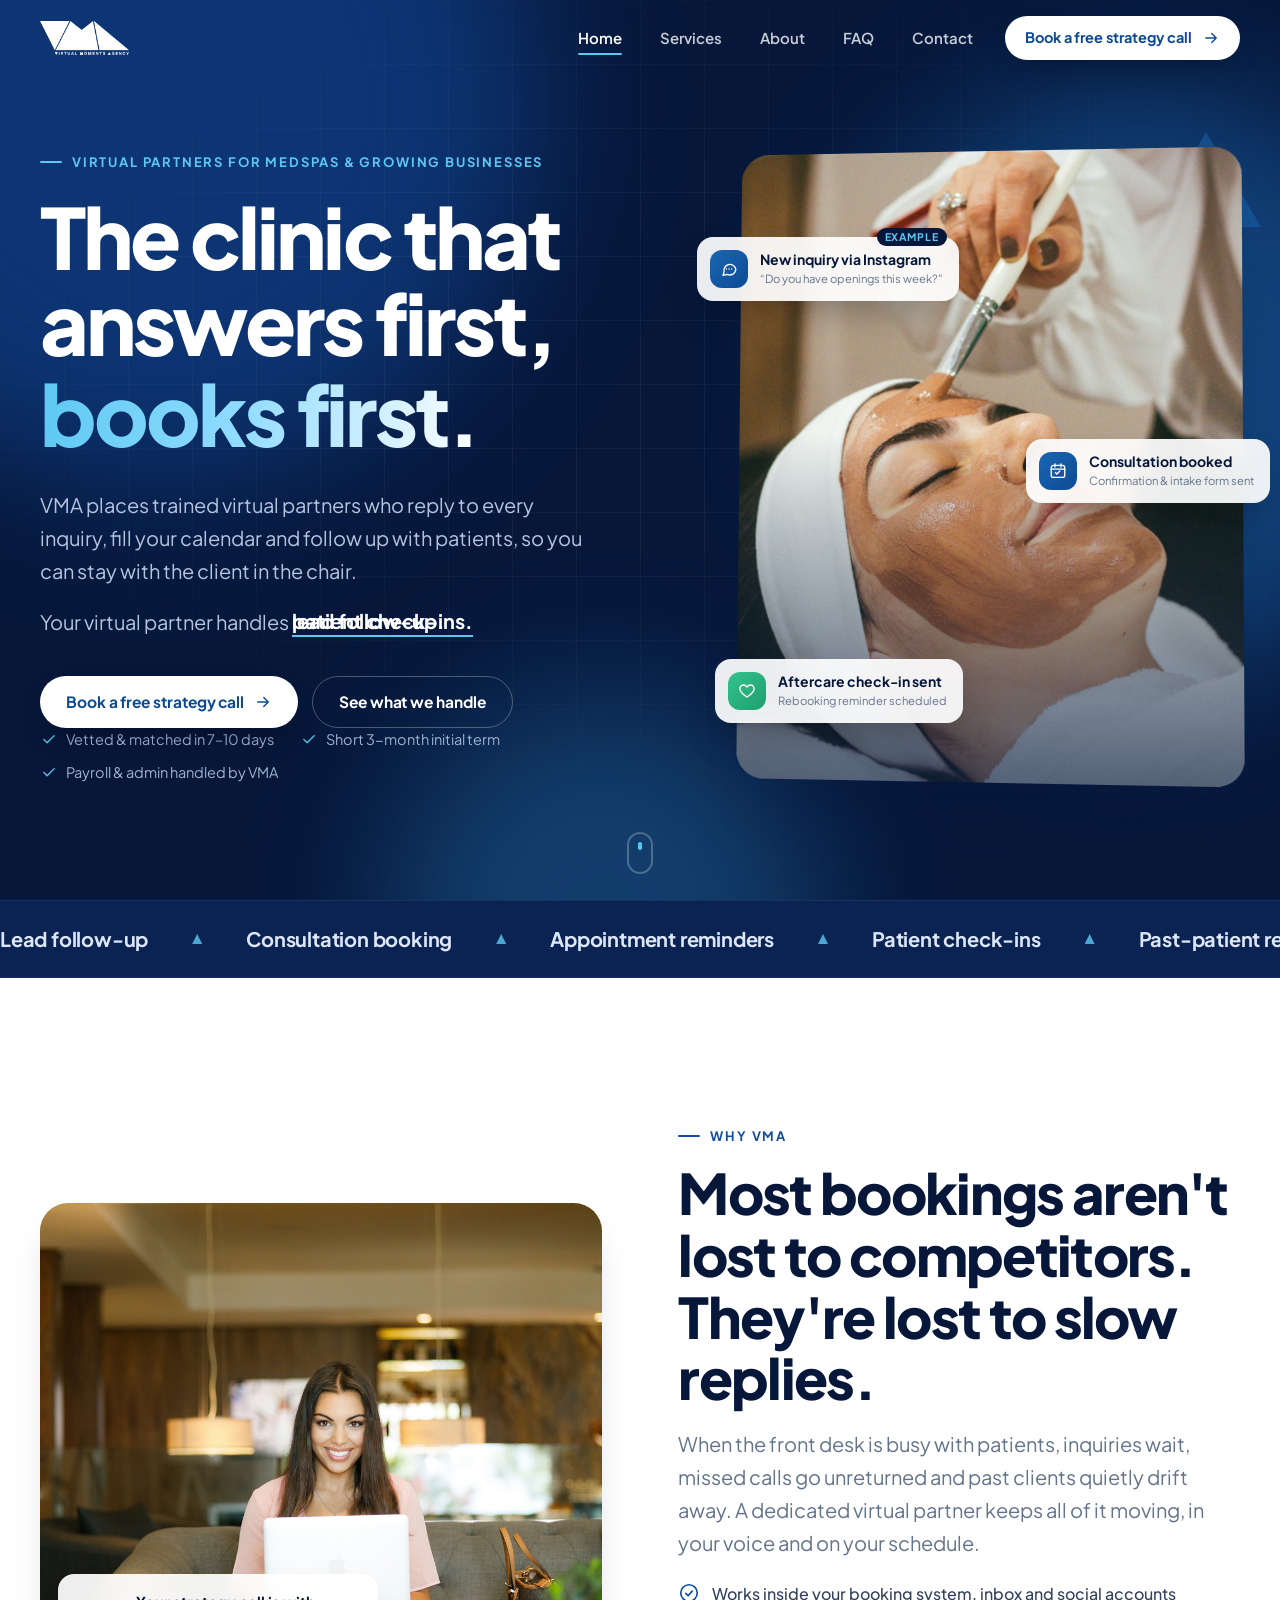
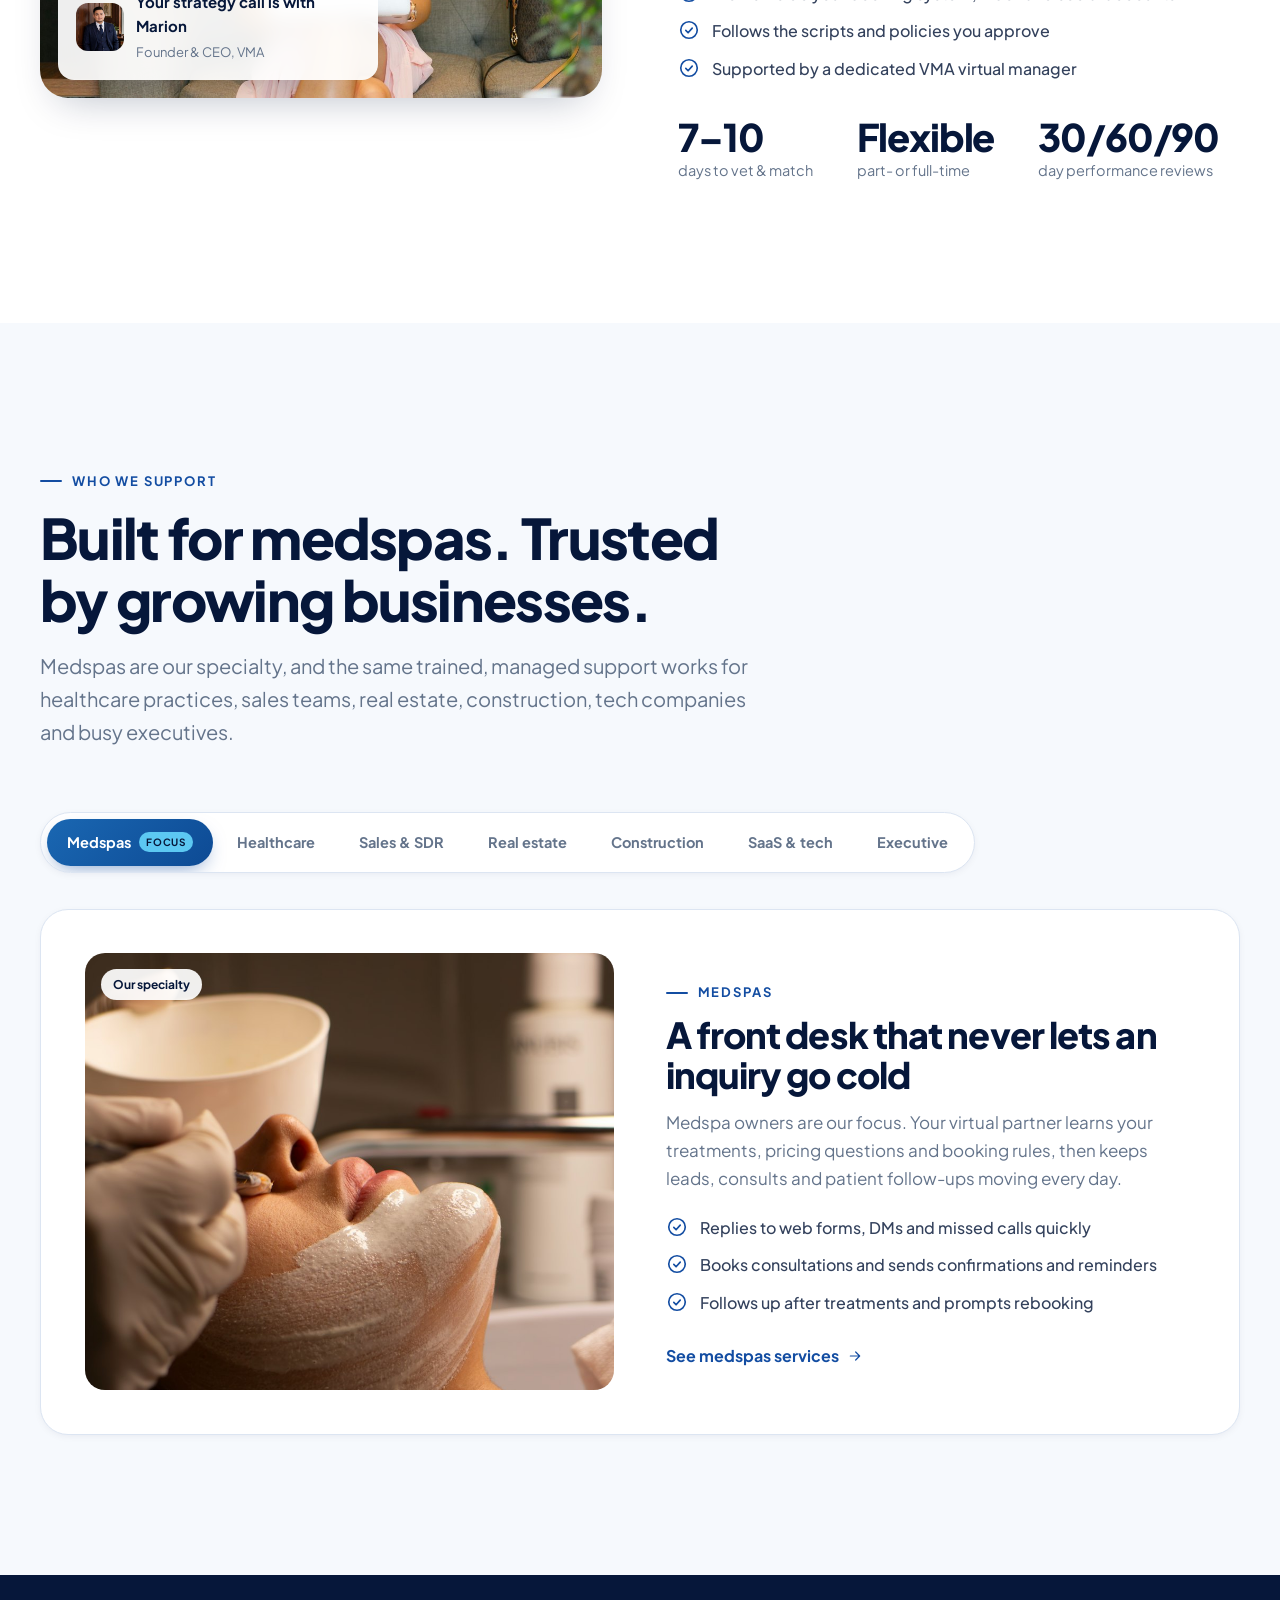
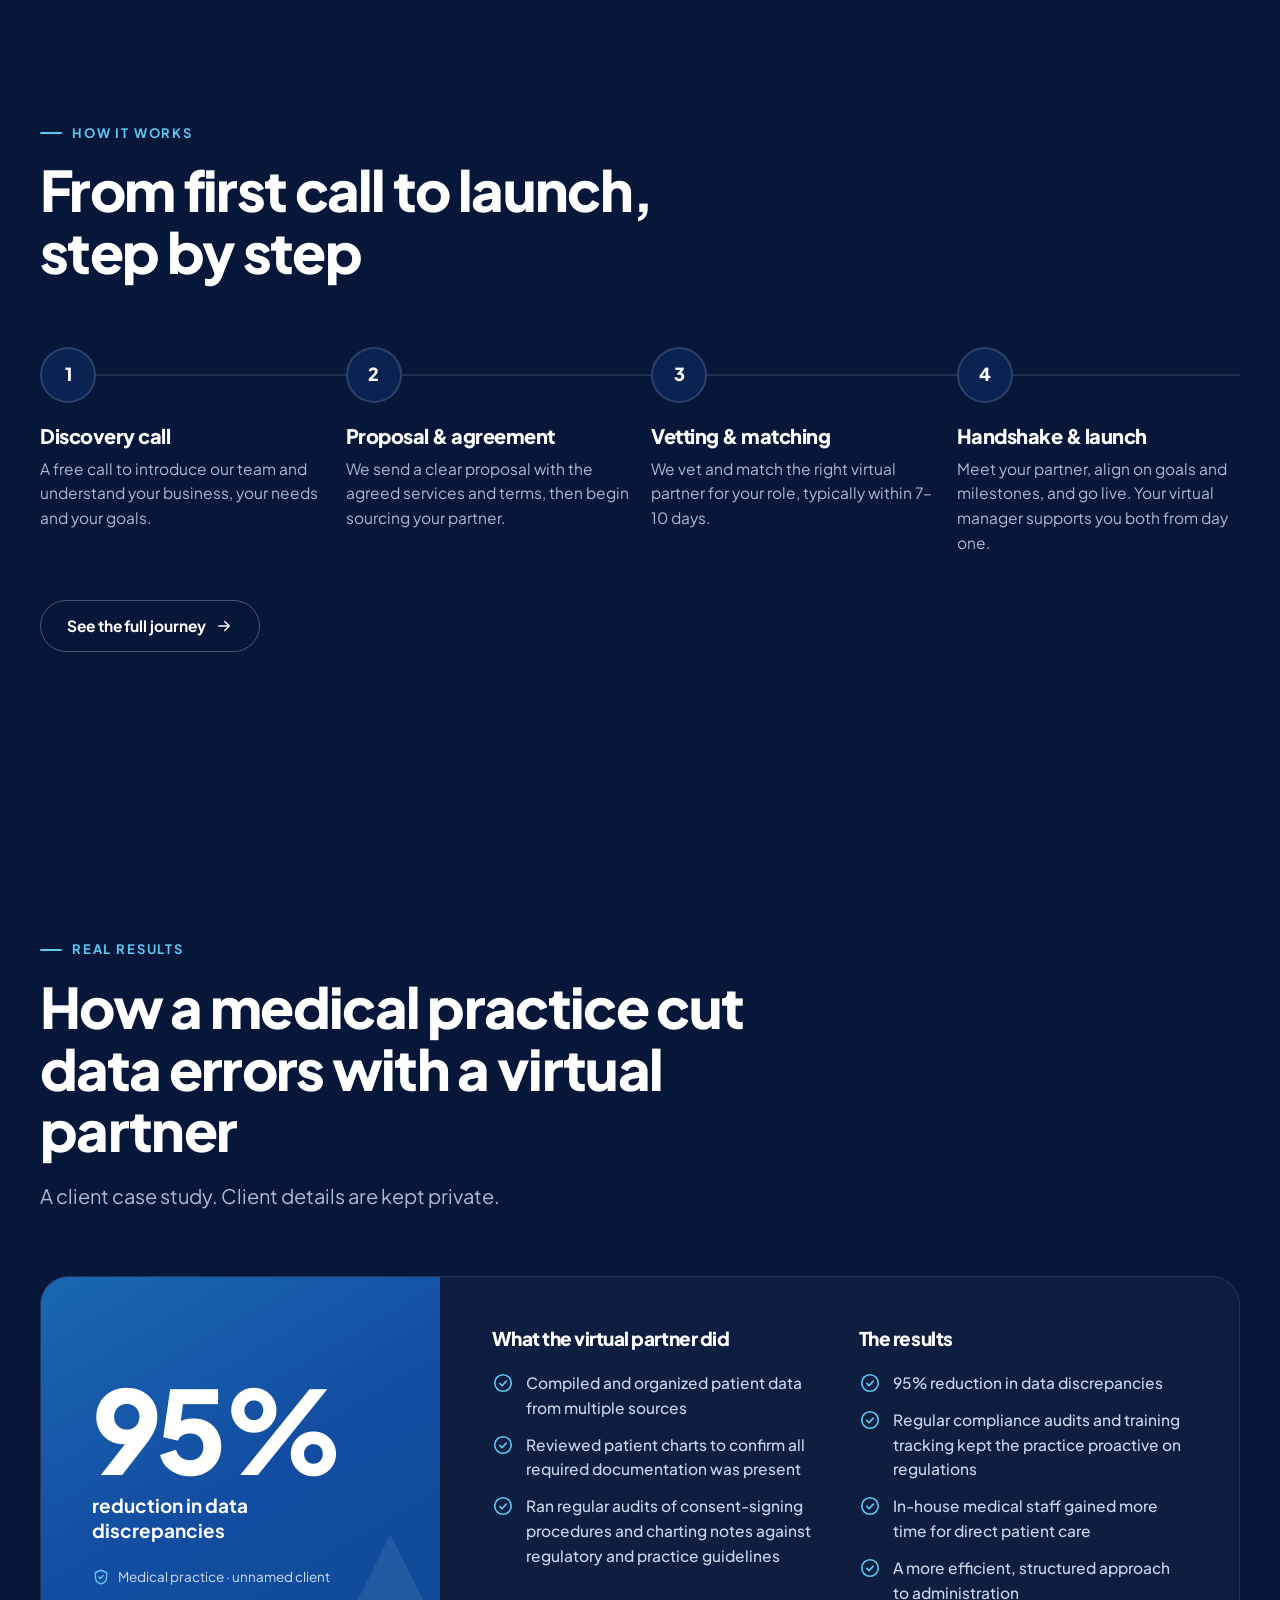
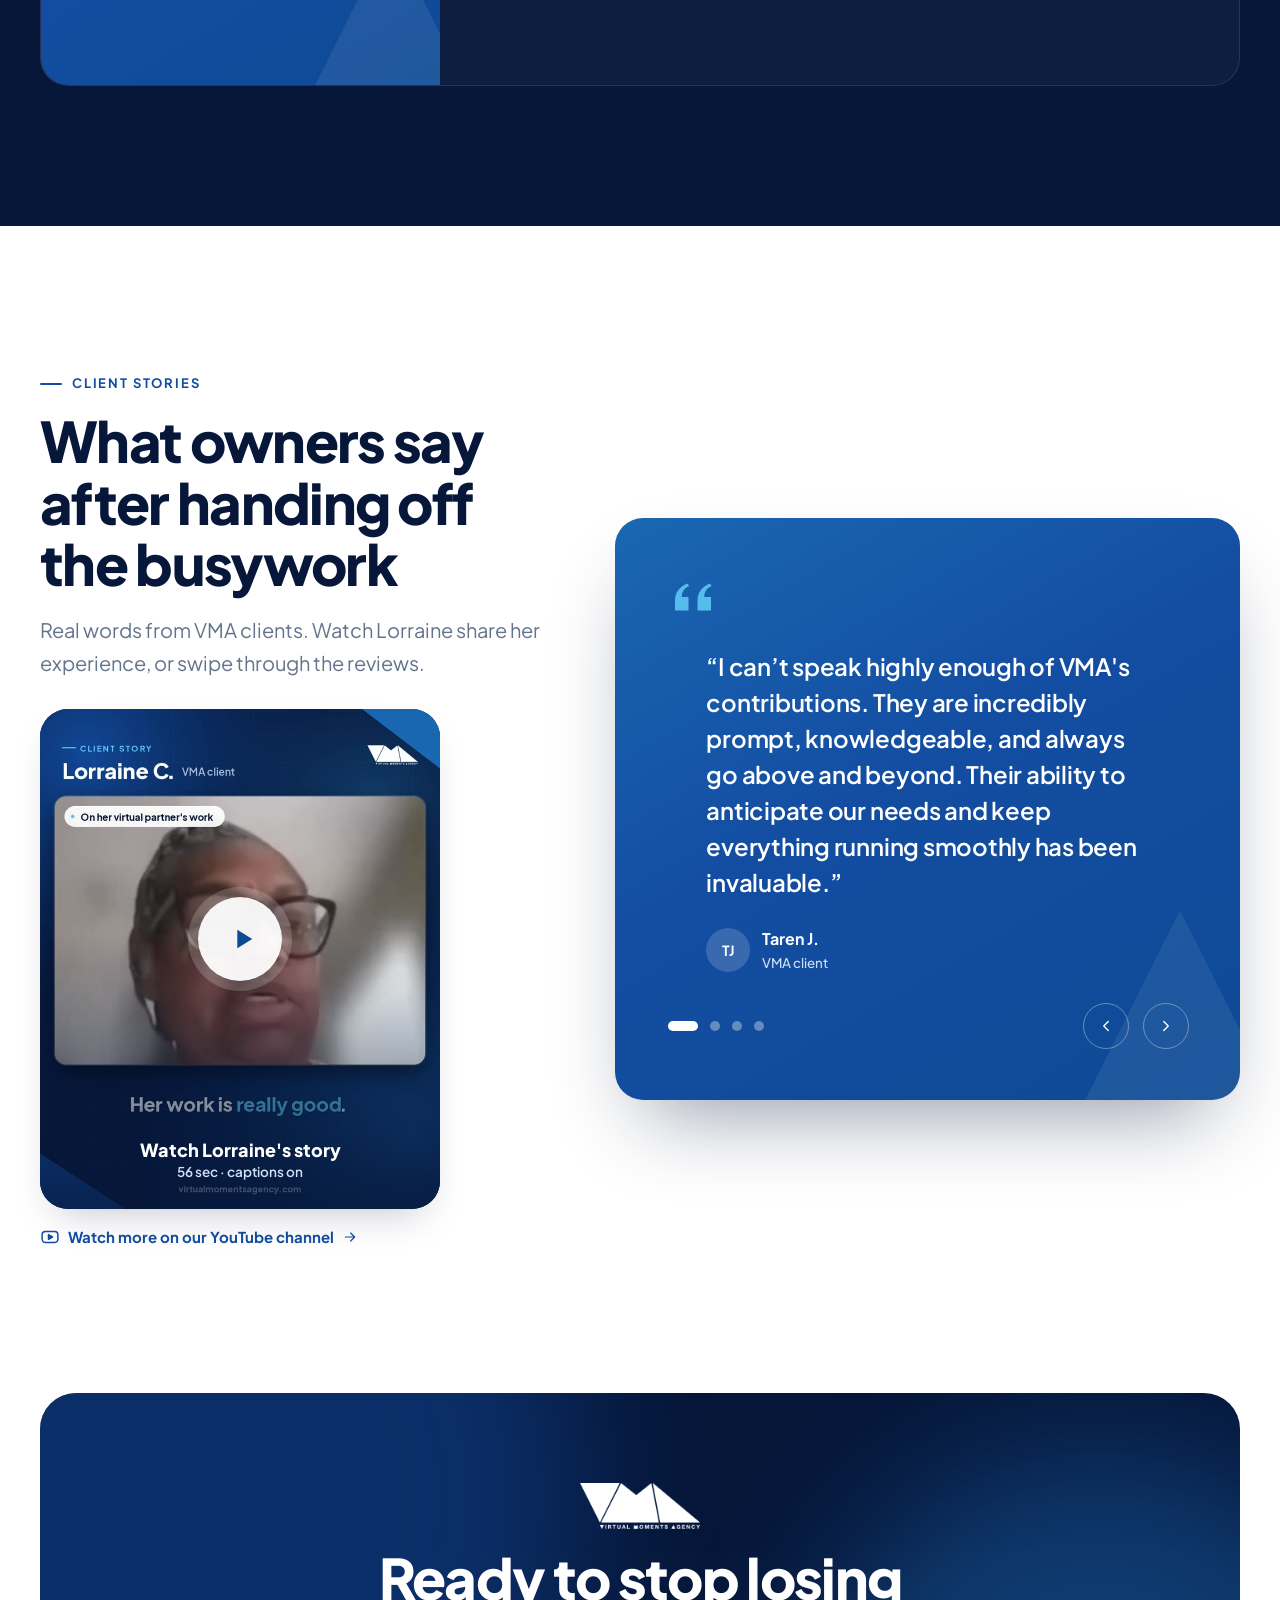
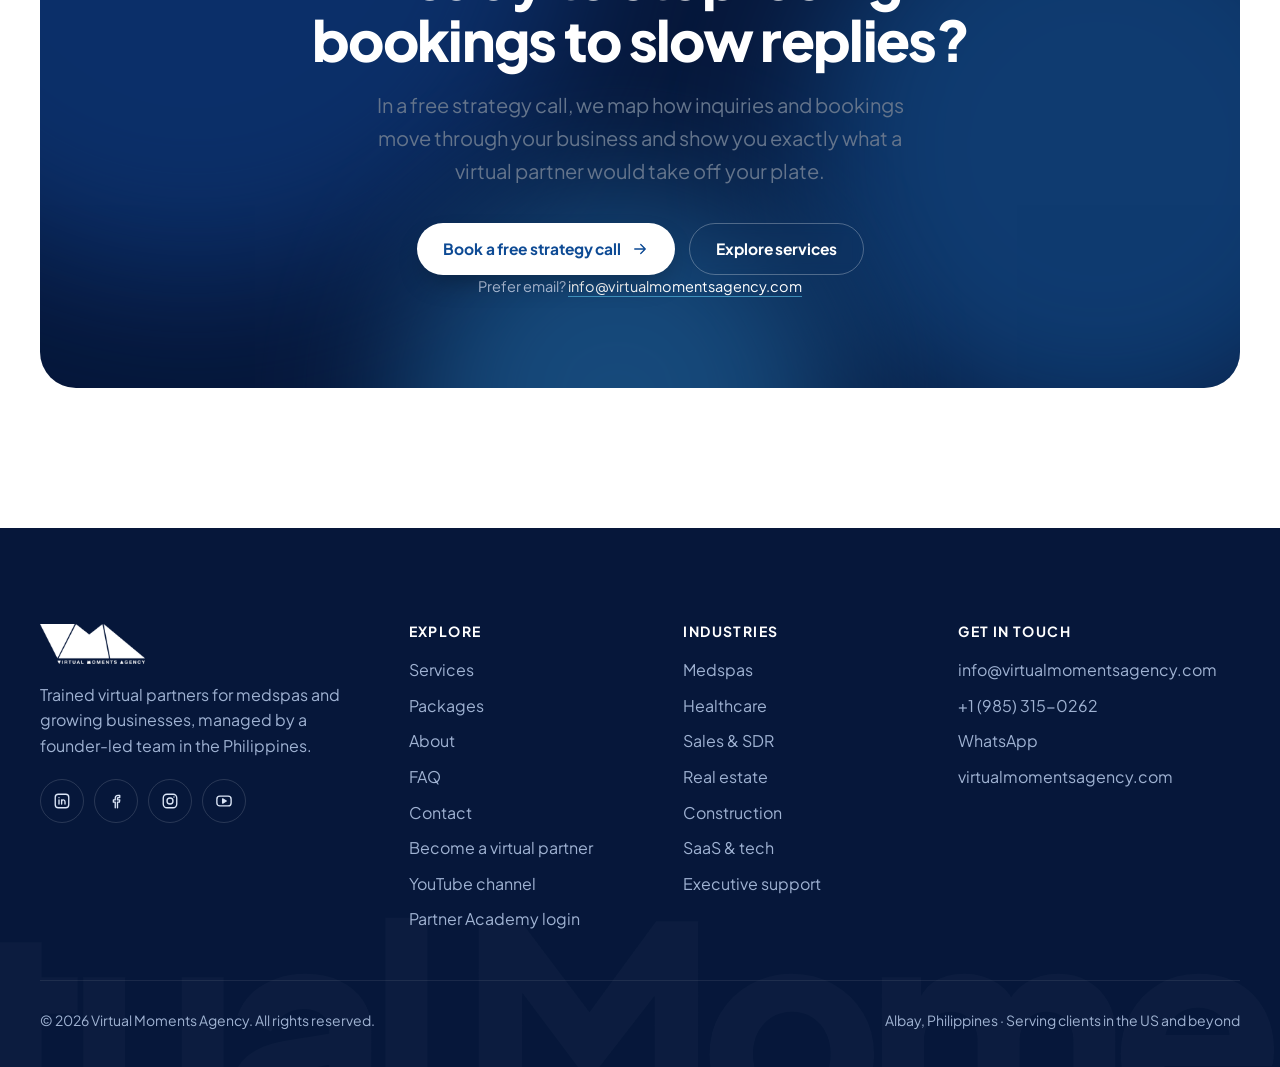
==== commit 893fb81d: "Host the VMA Partner Academy at /academy/ Co-Authored-By: Claude Opus 5.5 <noreply@anthropic.com> Cl" ====
--- a/index.html
+++ b/index.html
@@ -53,7 +53,7 @@
     <a class="btn btn--white btn--block" data-book href="https://calendar.app.google/Ckj8rndVta2pJSDK7" target="_blank" rel="noopener">Book a free strategy call <svg class="i arrow" aria-hidden="true"><use href="#i-arrow"/></svg></a>
     <span>info@virtualmomentsagency.com</span>
     <a class="mm-yt" href="https://www.youtube.com/@VirtualMomentsAgency" target="_blank" rel="noopener"><svg class="i" aria-hidden="true"><use href="#i-youtube"/></svg> Watch us on YouTube</a>
-    <a class="mm-yt" href="https://claude.ai/artifact/8HZvKCW3FzABJUpu7w8eWm" target="_blank" rel="noopener"><svg class="i" aria-hidden="true"><use href="#i-shield"/></svg> Partner Academy login</a>
+    <a class="mm-yt" href="/academy/" target="_blank" rel="noopener"><svg class="i" aria-hidden="true"><use href="#i-shield"/></svg> Partner Academy login</a>
   </div>
 </div>
 
@@ -351,7 +351,7 @@
           <li><a href="contact.html">Contact</a></li>
           <li><a href="https://forms.gle/vFNCgNB1fBoum96cA" target="_blank" rel="noopener">Become a virtual partner</a></li>
           <li><a href="https://www.youtube.com/@VirtualMomentsAgency" target="_blank" rel="noopener">YouTube channel</a></li>
-          <li><a href="https://claude.ai/artifact/8HZvKCW3FzABJUpu7w8eWm" target="_blank" rel="noopener">Partner Academy login</a></li>
+          <li><a href="/academy/" target="_blank" rel="noopener">Partner Academy login</a></li>
         </ul>
       </div>
       <div>
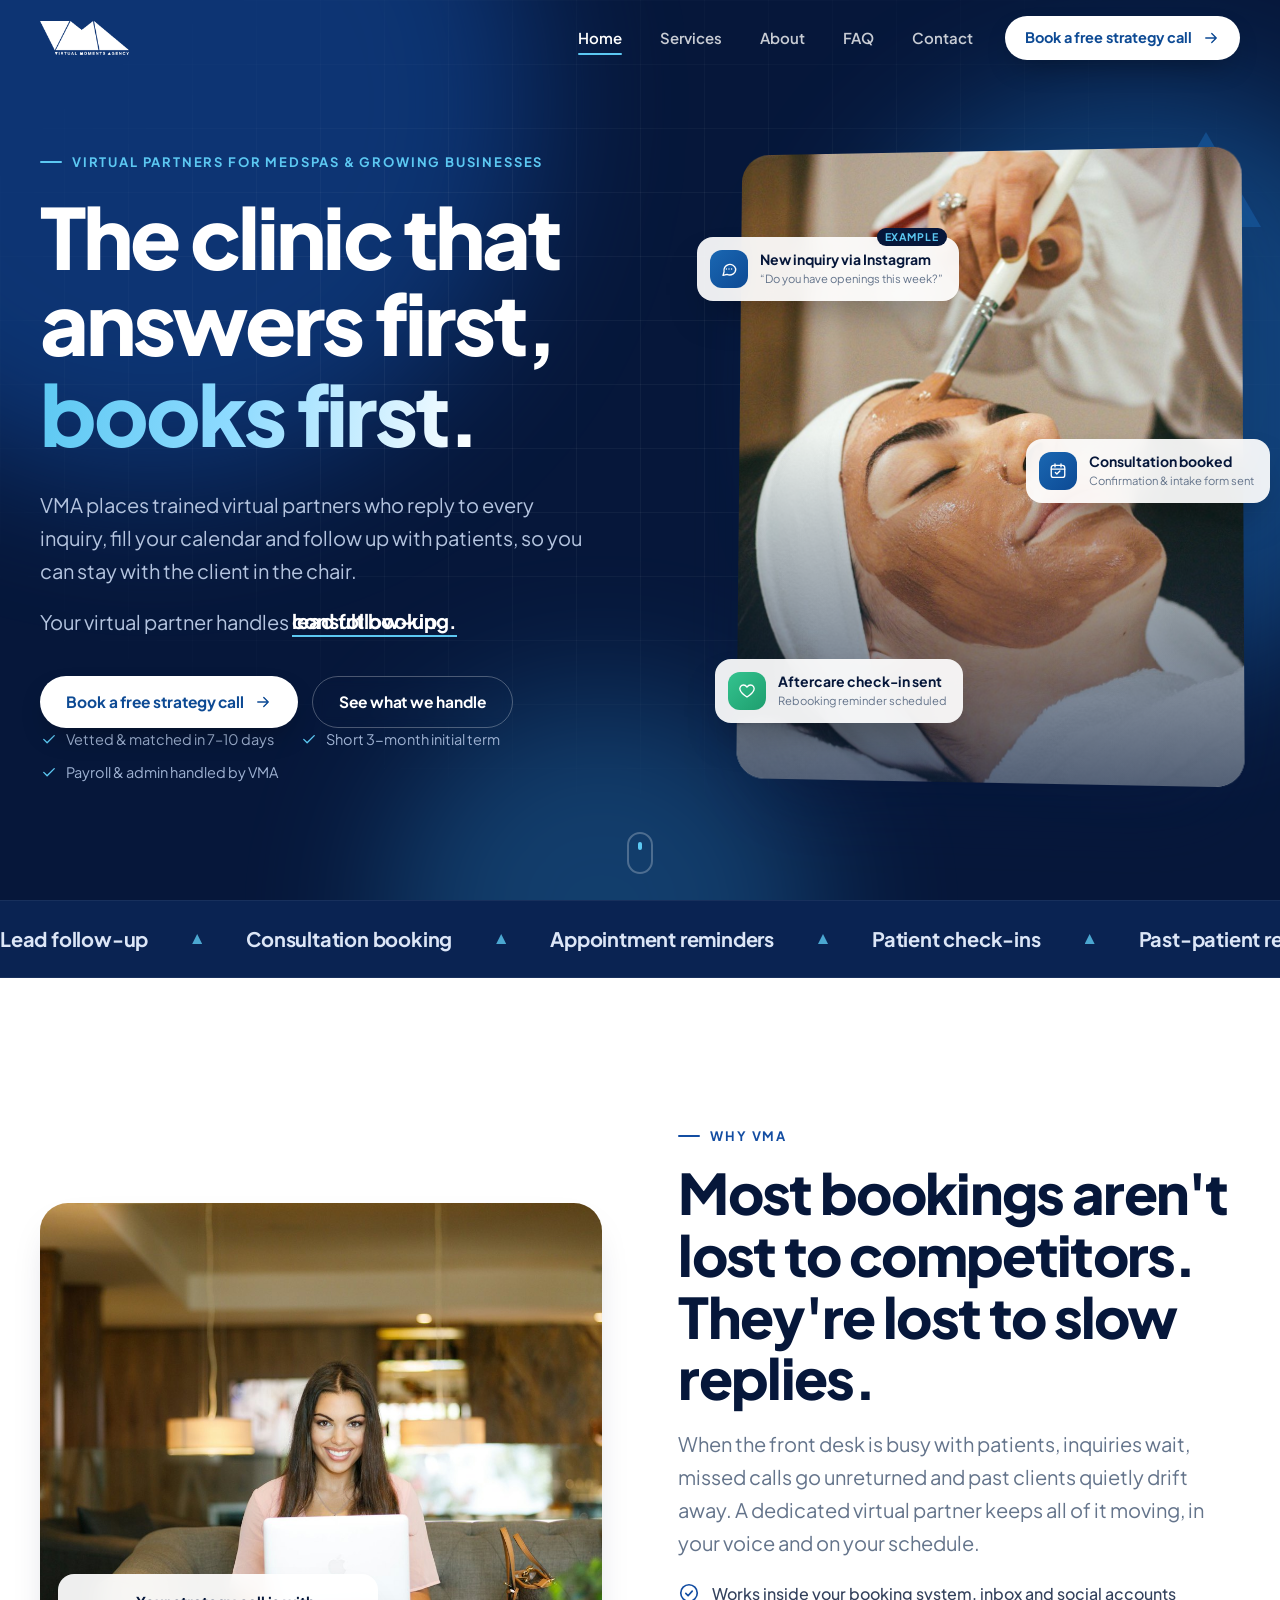
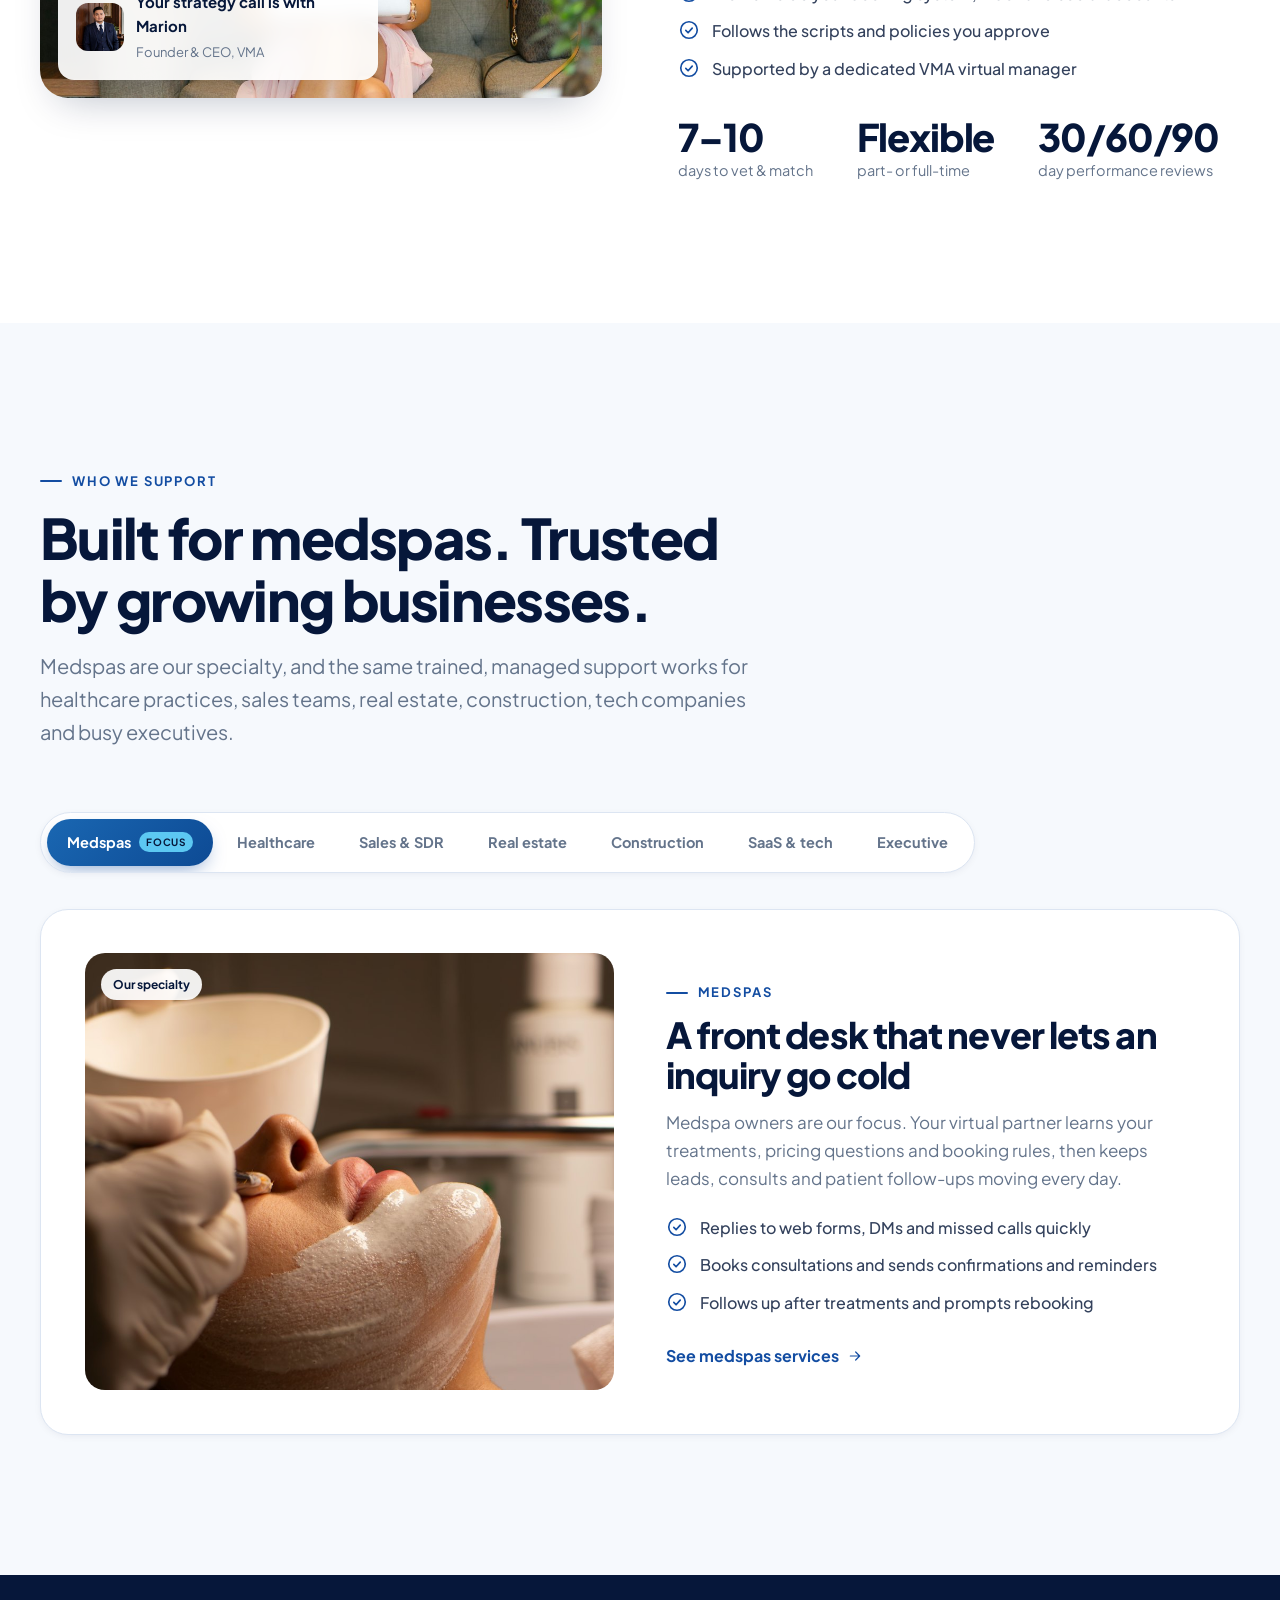
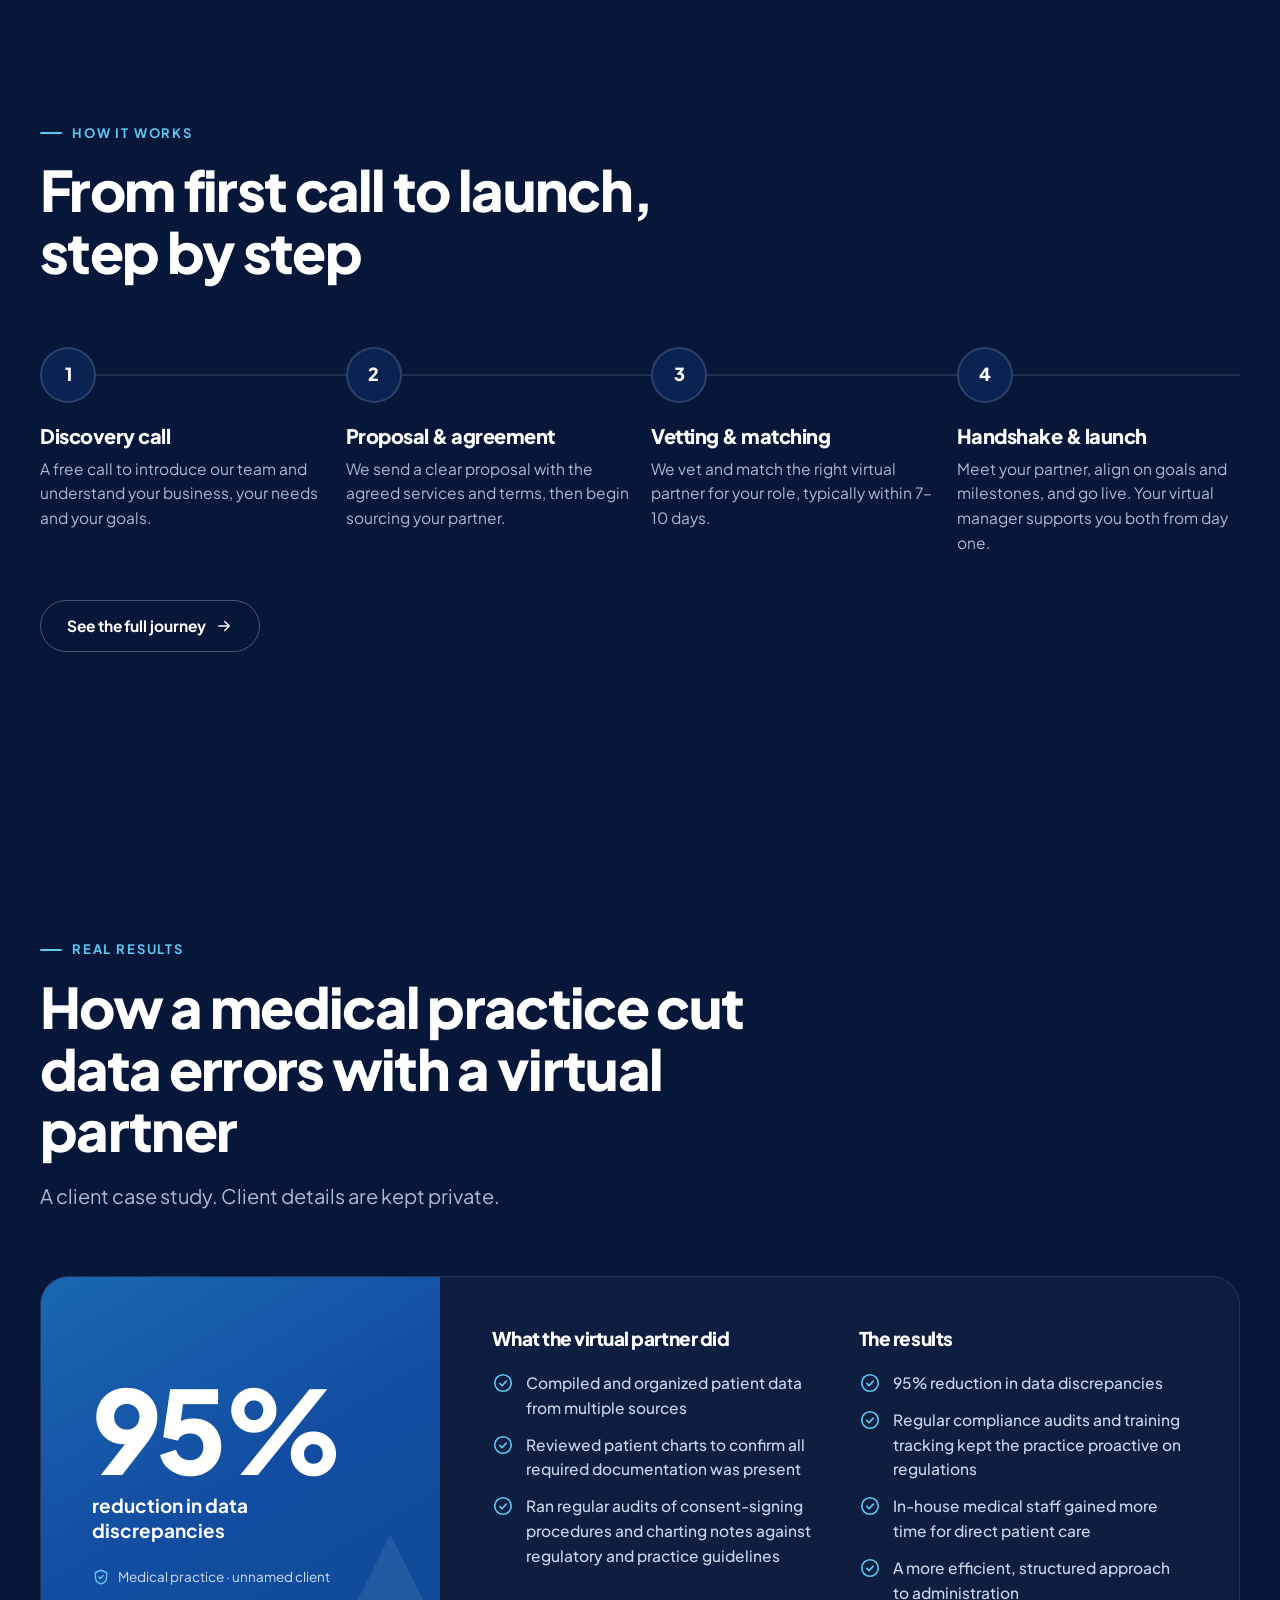
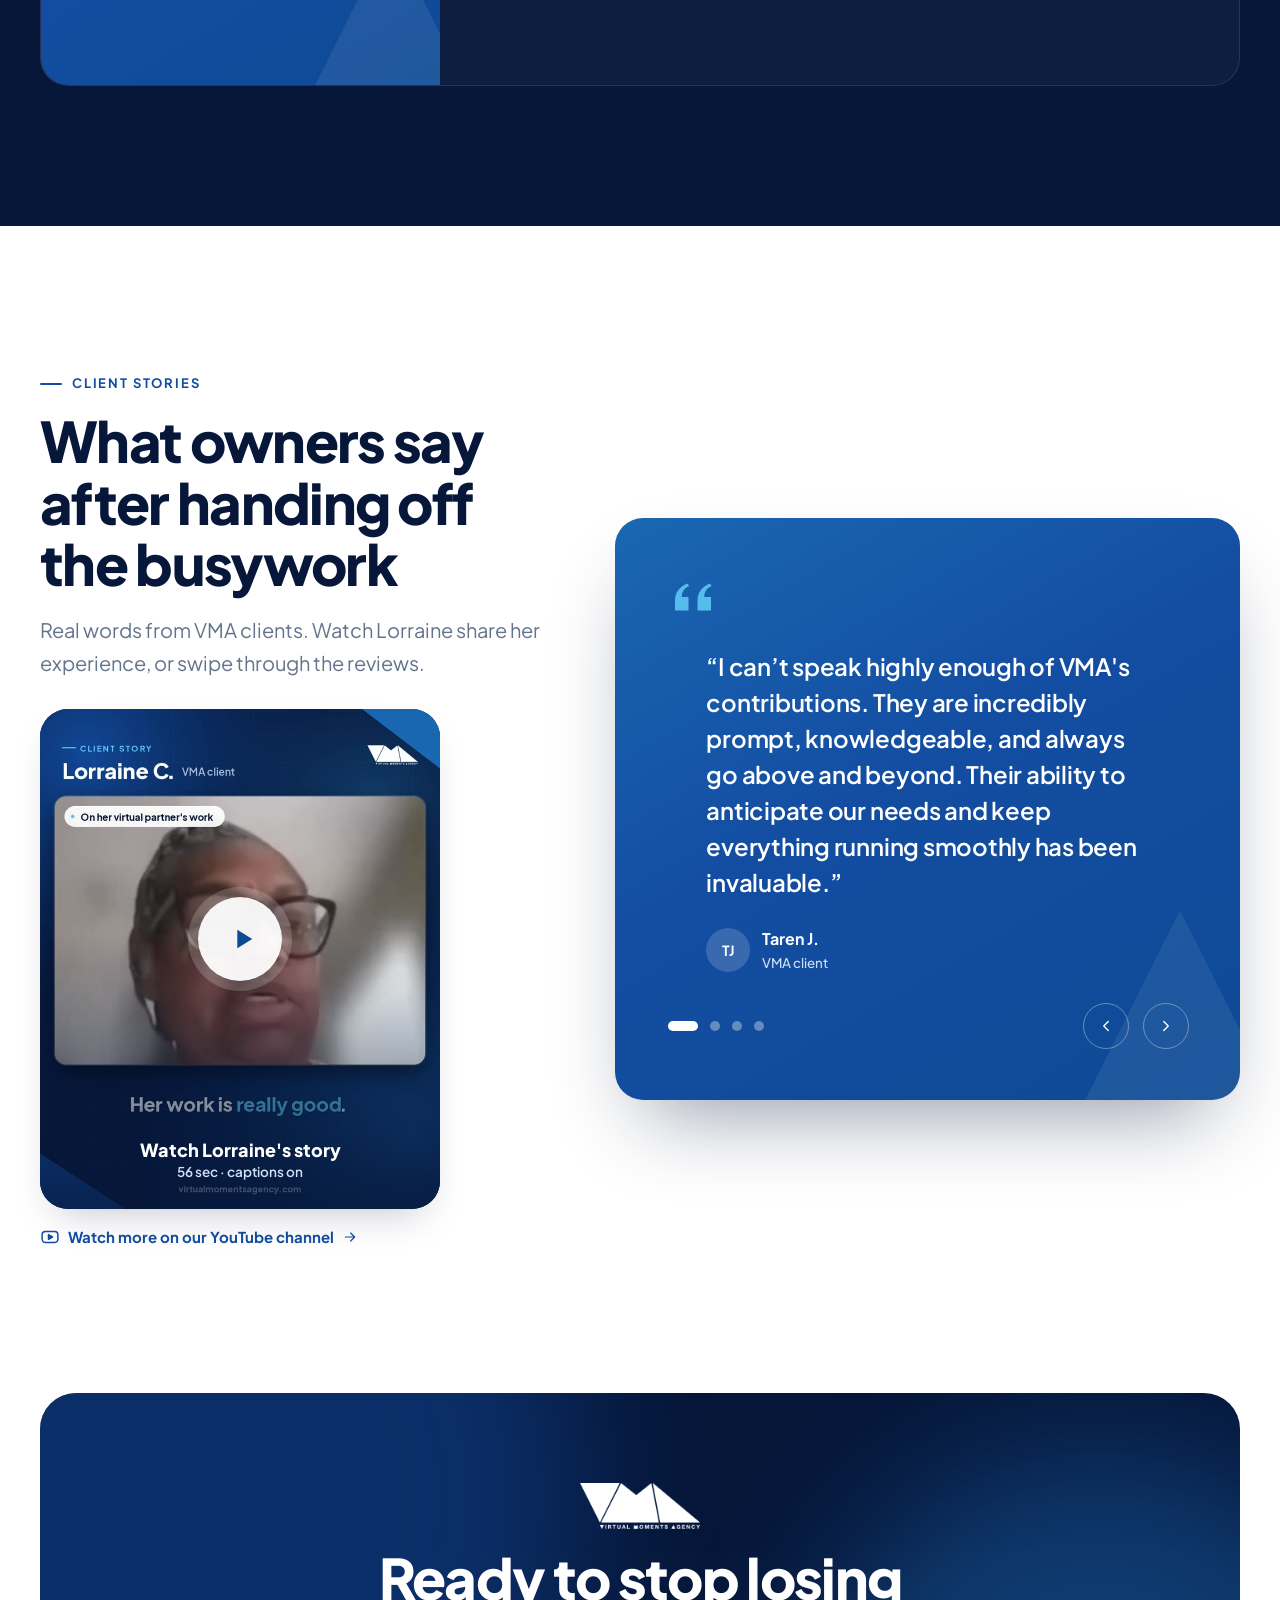
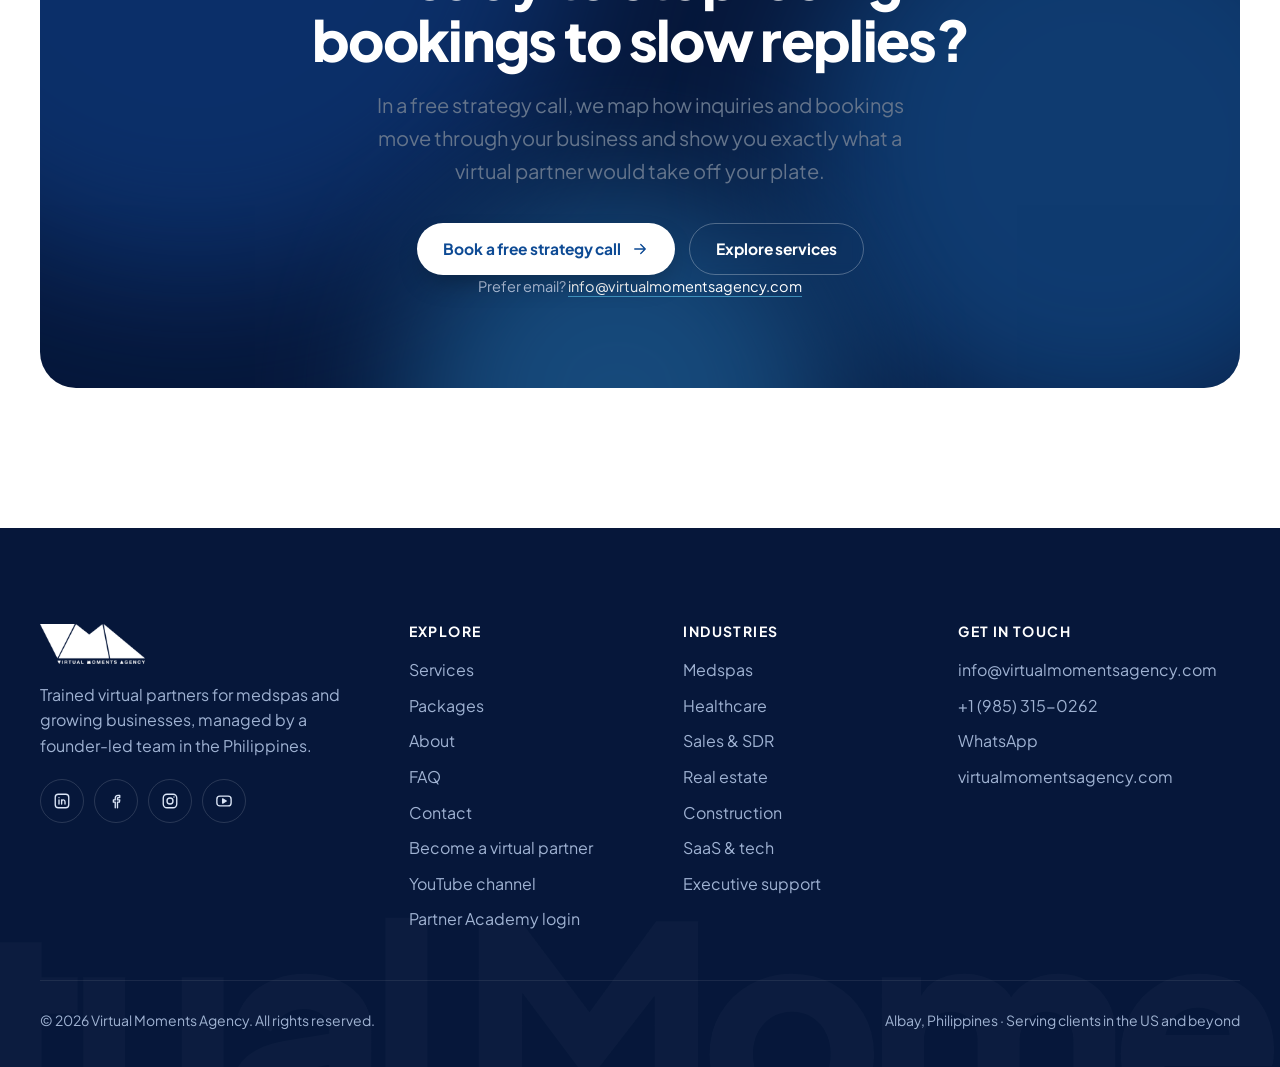
==== commit 323f9642: "Brand the Partner Academy and add a Partner login button Co-Authored-By: Claude Opus 5.5 <noreply@an" ====
--- a/index.html
+++ b/index.html
@@ -28,7 +28,7 @@
 <link rel="preconnect" href="https://fonts.googleapis.com">
 <link rel="preconnect" href="https://fonts.gstatic.com" crossorigin>
 <link href="https://fonts.googleapis.com/css2?family=Plus+Jakarta+Sans:wght@400;500;600;700;800&display=swap" rel="stylesheet">
-<link rel="stylesheet" href="assets/style.css?v=a448c6c705">
+<link rel="stylesheet" href="assets/style.css?v=cd0d15e82b">
 <script type="application/ld+json">
 {"@context":"https://schema.org","@type":"Organization","name":"Virtual Moments Agency","alternateName":"VMA","url":"https://virtualmomentsagency.com/","logo":"https://virtualmomentsagency.com/favicon-512x512.png","email":"info@virtualmomentsagency.com","telephone":"+1-985-315-0262","sameAs":["https://www.linkedin.com/company/virtual-moments-agency/","https://www.facebook.com/VirtualMomentsAgencyCareers","https://www.instagram.com/marionandres20","https://www.youtube.com/@VirtualMomentsAgency"]}
 </script>
--- a/assets/style.css
+++ b/assets/style.css
@@ -803,3 +803,4 @@
 .acad-chips li { font-size: 14px; font-weight: 600; color: #fff; border: 1.5px solid rgba(92,200,242,.45); border-radius: 999px; padding: 7px 14px; transition: background .25s, border-color .25s; }
 .acad-chips li:hover { background: rgba(92,200,242,.15); border-color: #5CC8F2; }
 @media (max-width: 860px) { .academy { grid-template-columns: minmax(0, 1fr); } }
+.acad-login { margin-top: 28px; }
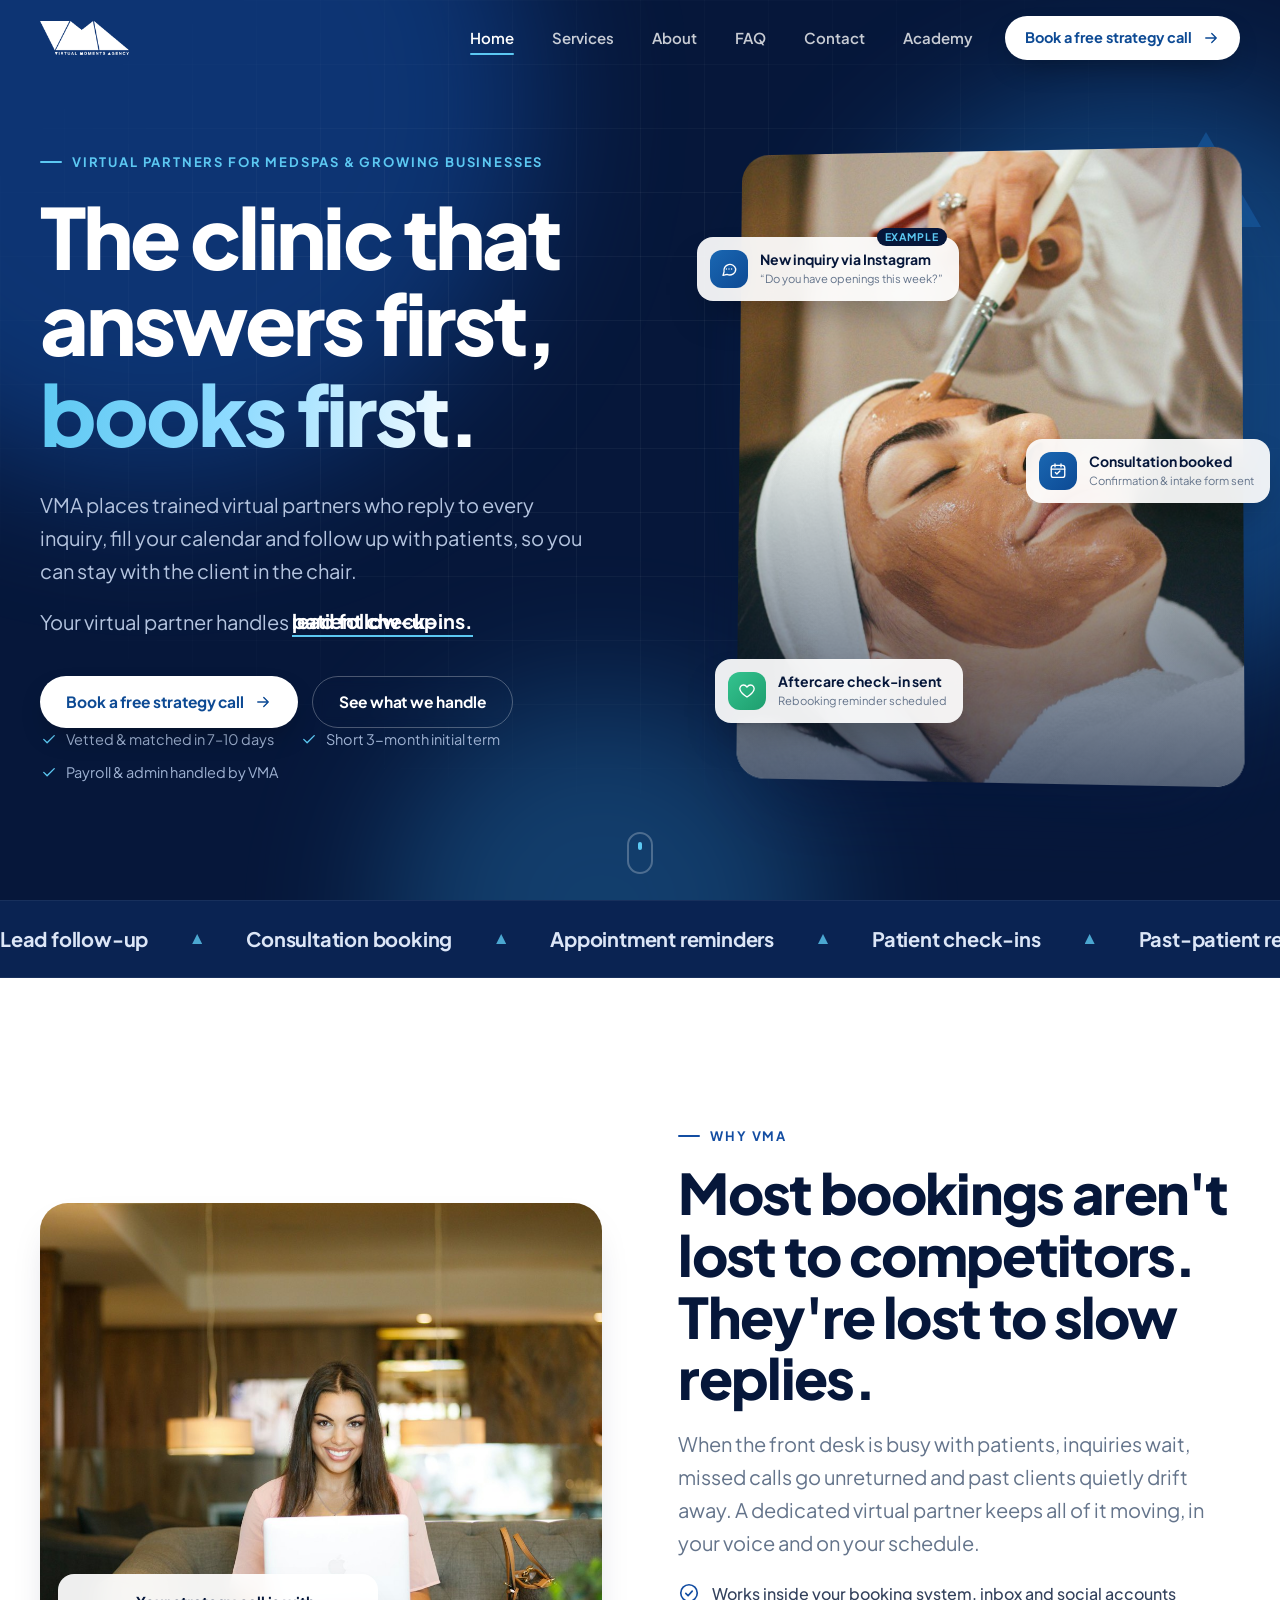
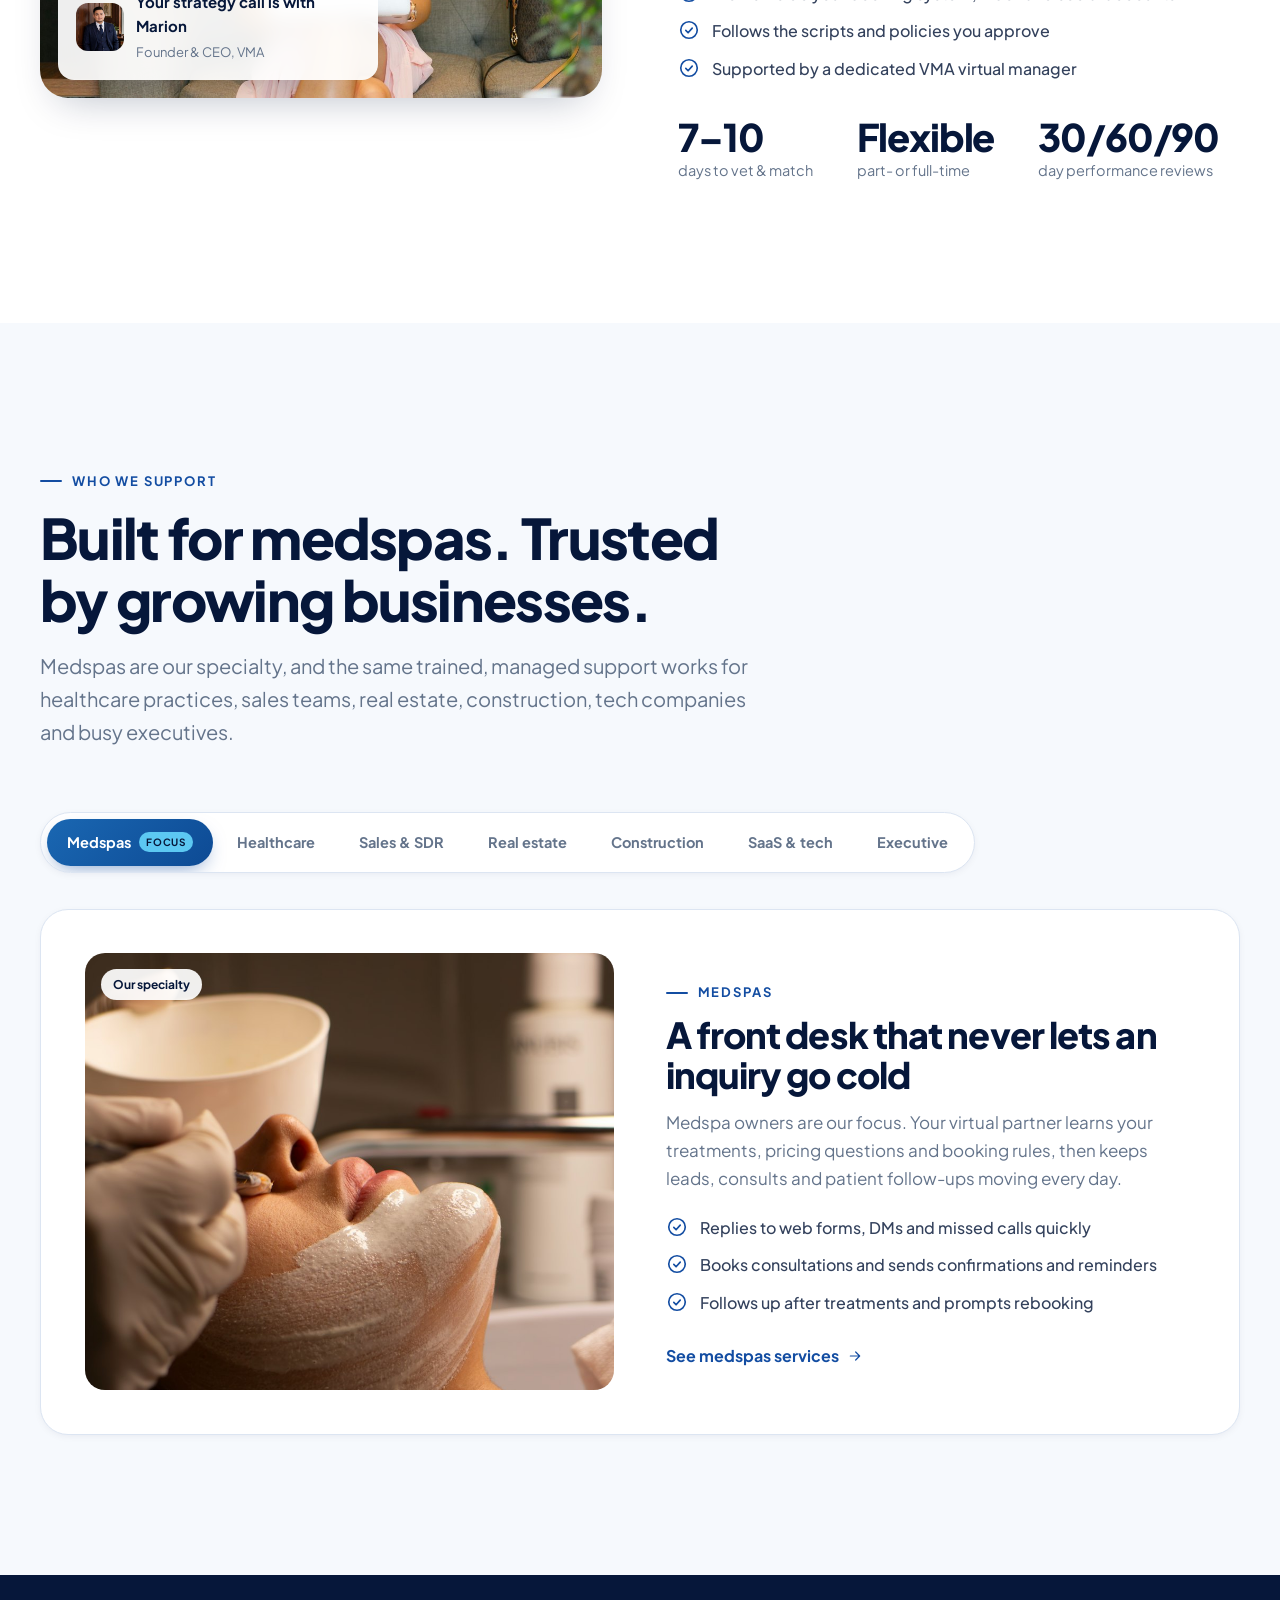
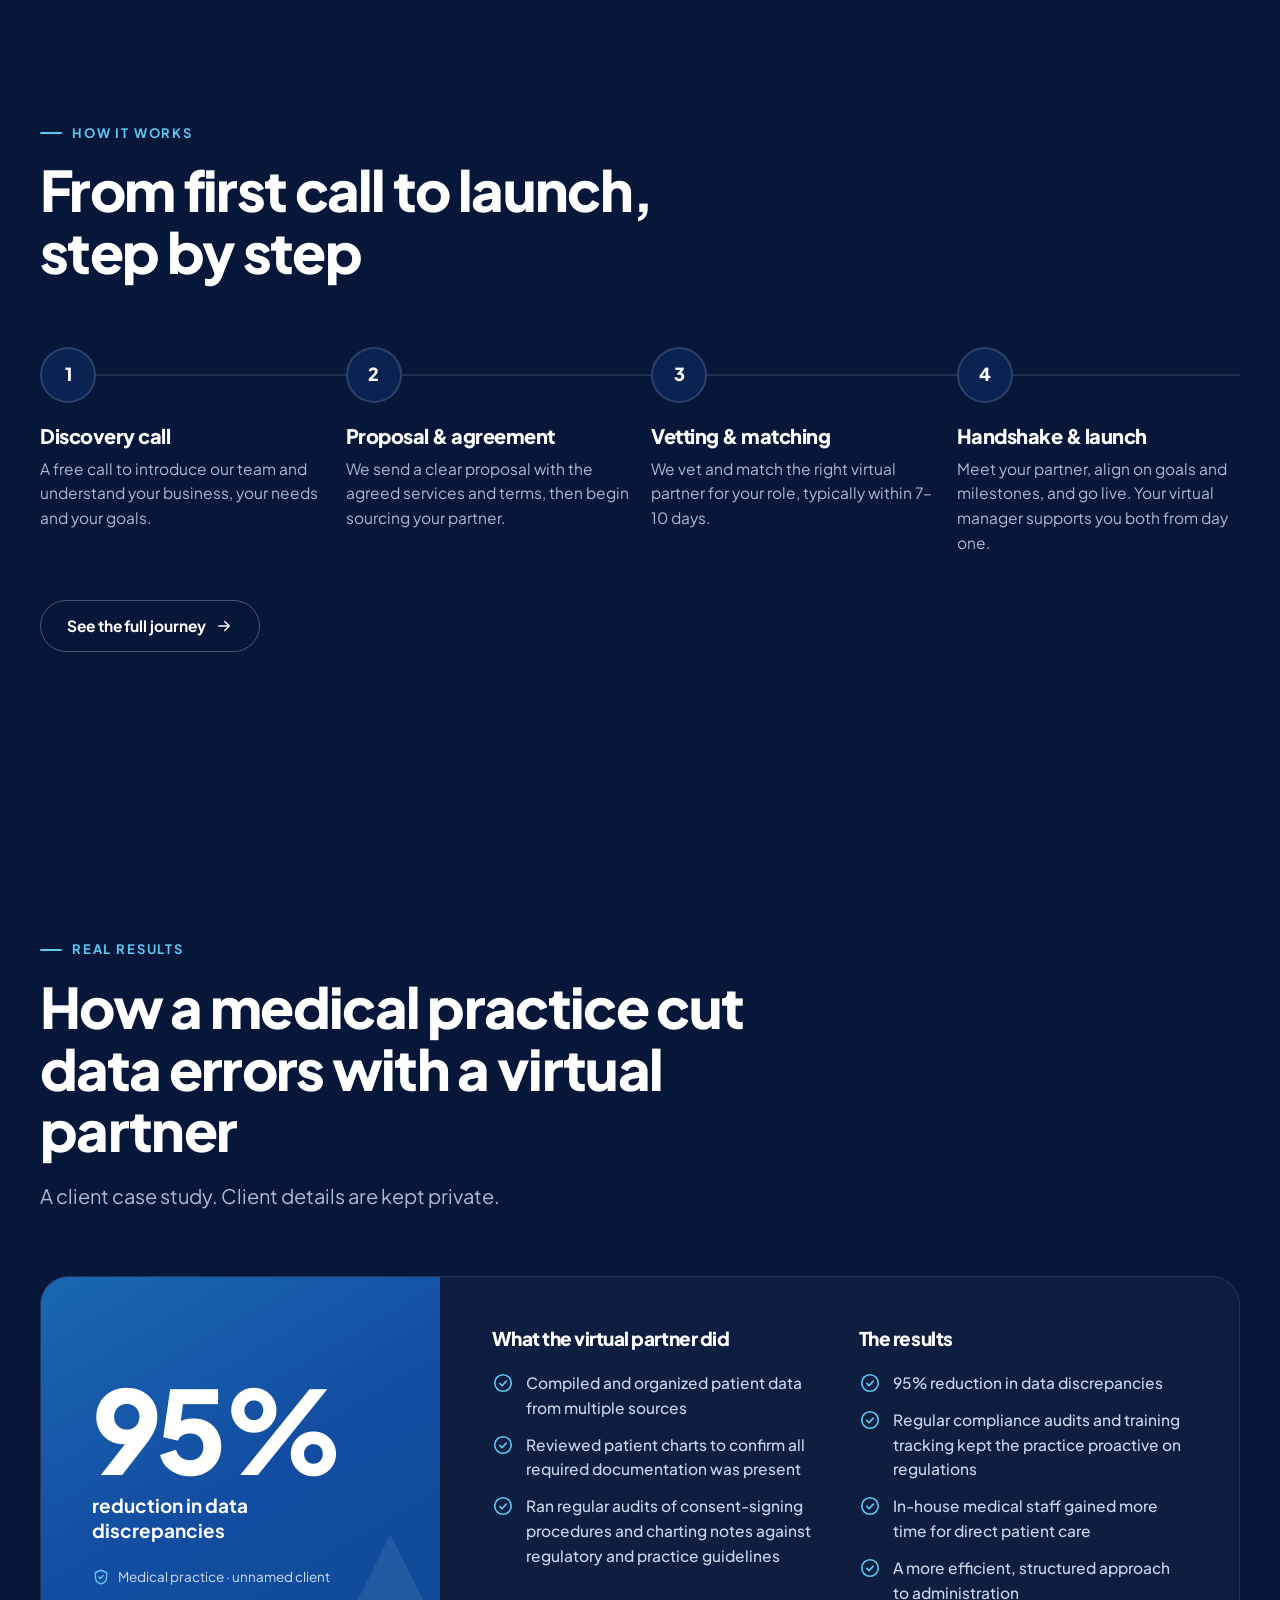
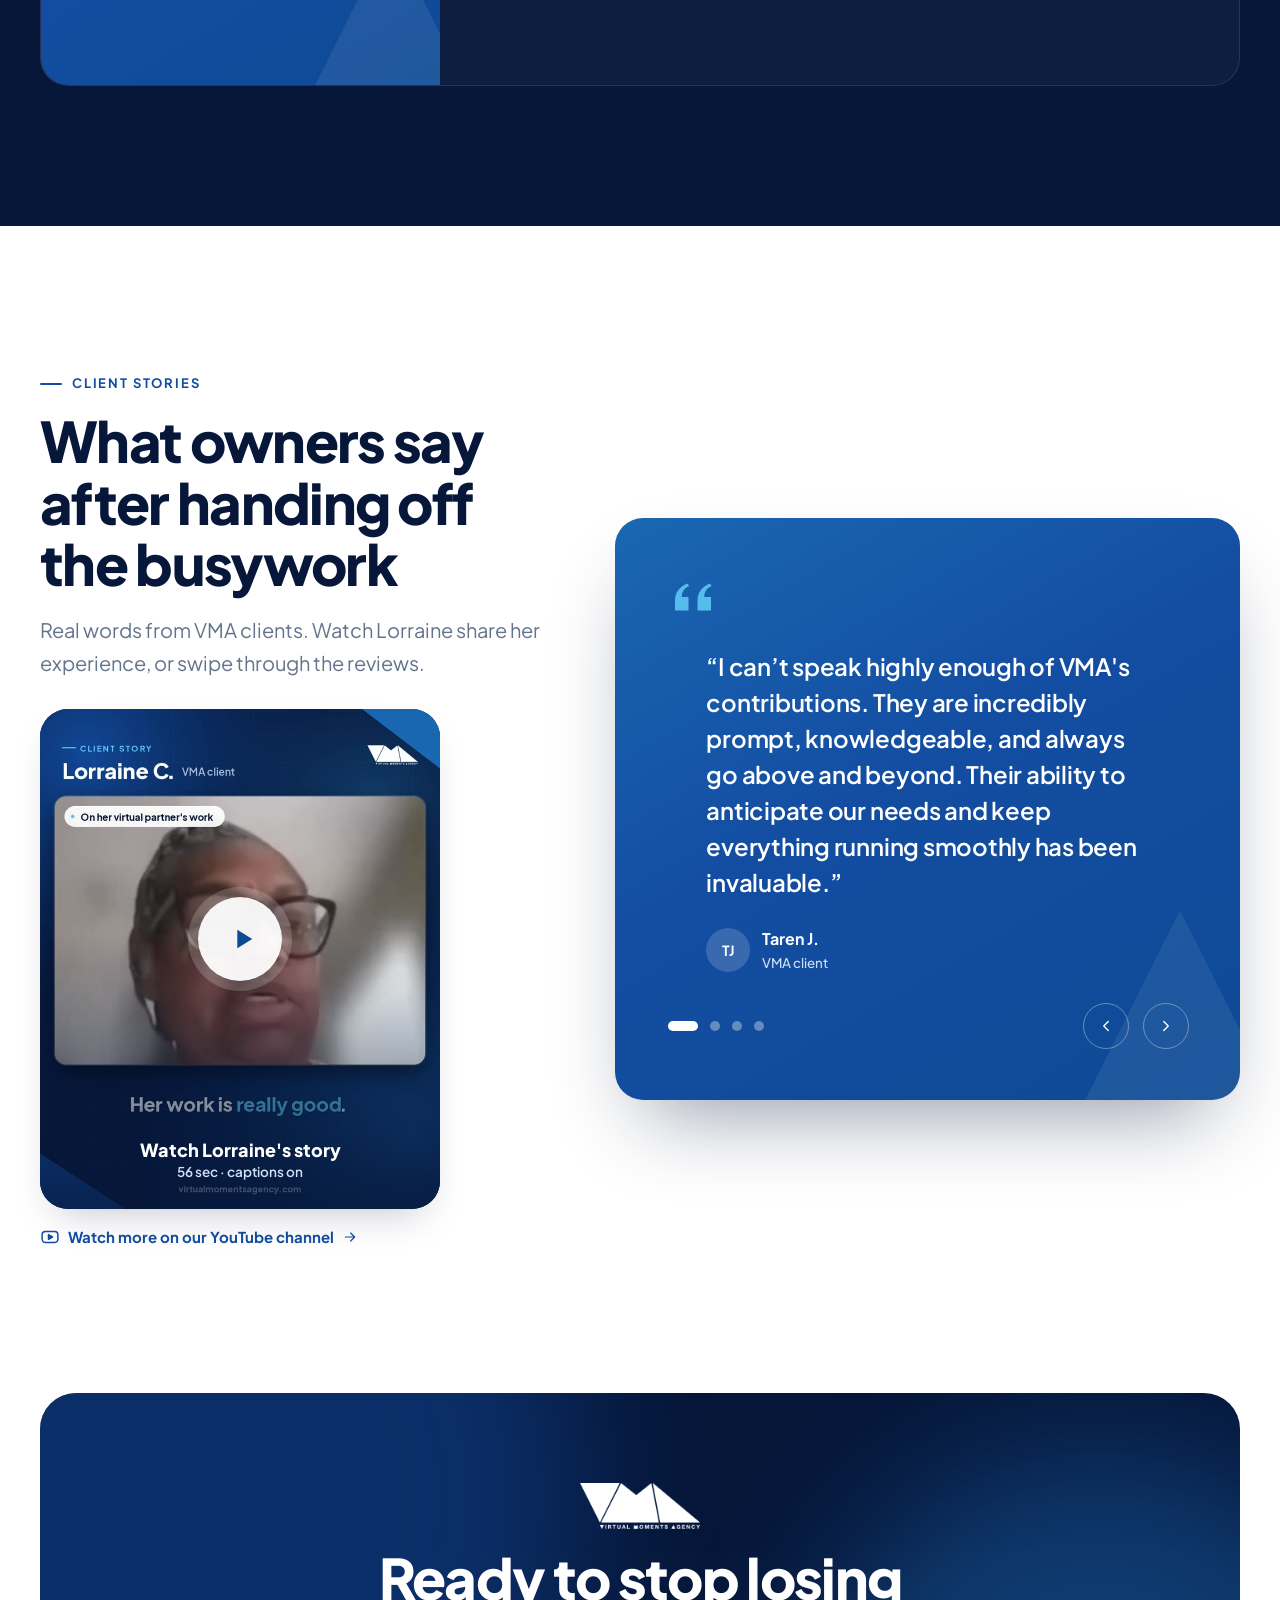
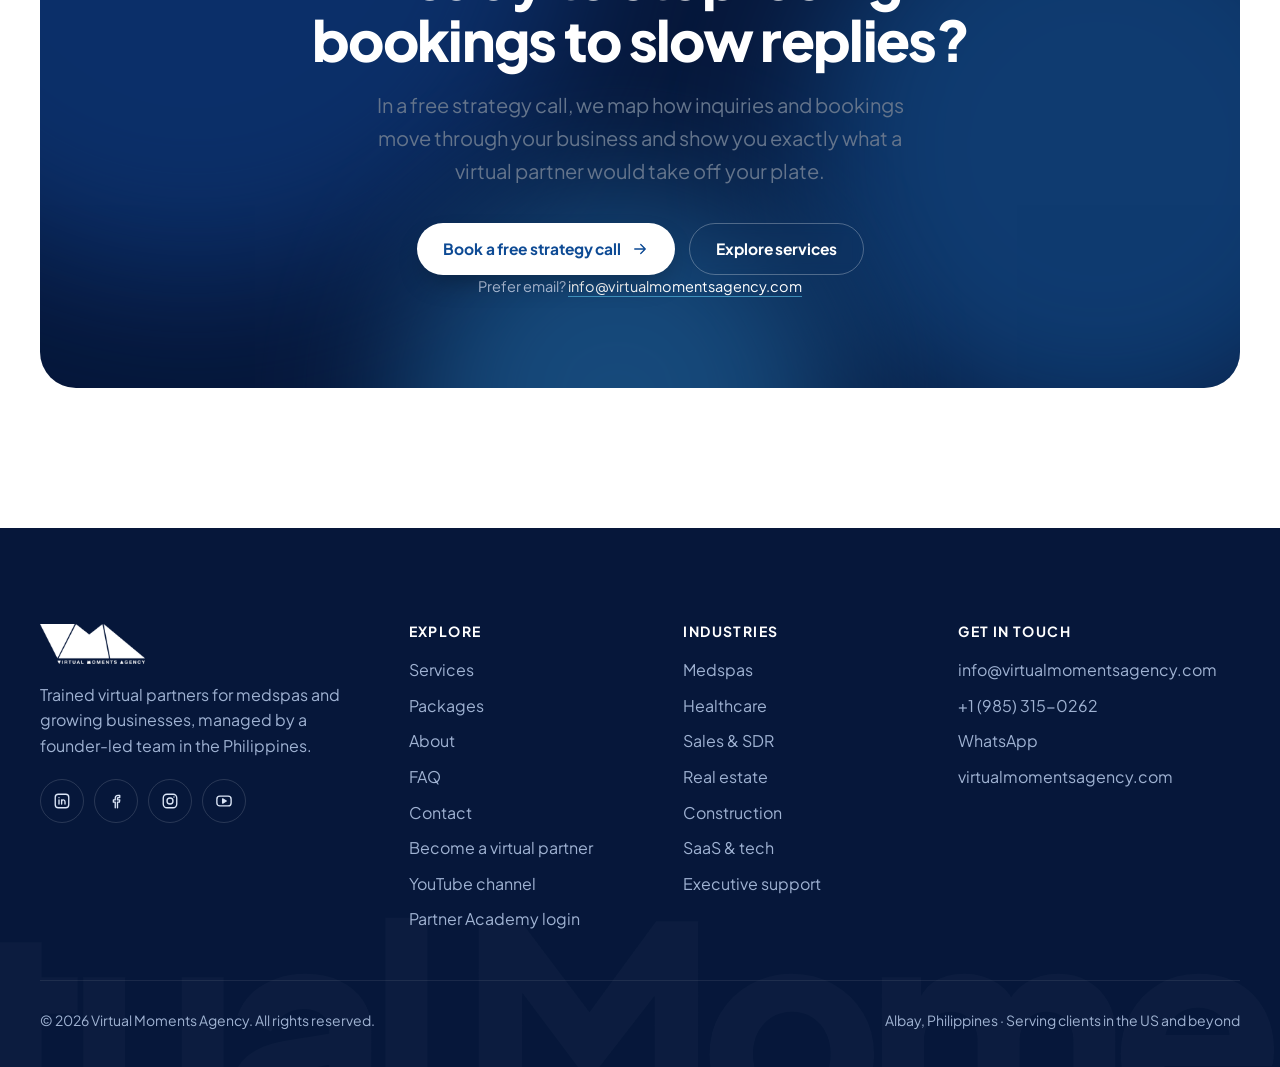
==== commit 23c434b4: "Add Academy to the main menu Co-Authored-By: Claude Opus 5.5 <noreply@anthropic.com> Claude-Session:" ====
--- a/index.html
+++ b/index.html
@@ -41,14 +41,14 @@
   <div class="container nav__inner">
     <a class="nav__logo" href="index.html" aria-label="Virtual Moments Agency home"><img src="img/logo.png" alt="Virtual Moments Agency" width="600" height="229"></a>
     <nav class="nav__links" aria-label="Main">
-      <a class="nav__link" href="index.html" aria-current="page">Home</a><a class="nav__link" href="services.html">Services</a><a class="nav__link" href="about.html">About</a><a class="nav__link" href="faq.html">FAQ</a><a class="nav__link" href="contact.html">Contact</a>
+      <a class="nav__link" href="index.html" aria-current="page">Home</a><a class="nav__link" href="services.html">Services</a><a class="nav__link" href="about.html">About</a><a class="nav__link" href="faq.html">FAQ</a><a class="nav__link" href="contact.html">Contact</a><a class="nav__link" href="academy/">Academy</a>
       <a class="btn btn--white btn--sm nav__cta" data-book href="https://calendar.app.google/Ckj8rndVta2pJSDK7" target="_blank" rel="noopener">Book a free strategy call <svg class="i arrow" aria-hidden="true"><use href="#i-arrow"/></svg></a>
     </nav>
     <button class="burger" aria-label="Open menu" aria-expanded="false" aria-controls="mobile-menu"><span></span><span></span><span></span></button>
   </div>
 </header>
 <div class="mobile-menu" id="mobile-menu">
-  <nav aria-label="Mobile"><a href="index.html" aria-current="page">Home<svg class="i arrow" aria-hidden="true"><use href="#i-arrow"/></svg></a><a href="services.html">Services<svg class="i arrow" aria-hidden="true"><use href="#i-arrow"/></svg></a><a href="about.html">About<svg class="i arrow" aria-hidden="true"><use href="#i-arrow"/></svg></a><a href="faq.html">FAQ<svg class="i arrow" aria-hidden="true"><use href="#i-arrow"/></svg></a><a href="contact.html">Contact<svg class="i arrow" aria-hidden="true"><use href="#i-arrow"/></svg></a></nav>
+  <nav aria-label="Mobile"><a href="index.html" aria-current="page">Home<svg class="i arrow" aria-hidden="true"><use href="#i-arrow"/></svg></a><a href="services.html">Services<svg class="i arrow" aria-hidden="true"><use href="#i-arrow"/></svg></a><a href="about.html">About<svg class="i arrow" aria-hidden="true"><use href="#i-arrow"/></svg></a><a href="faq.html">FAQ<svg class="i arrow" aria-hidden="true"><use href="#i-arrow"/></svg></a><a href="contact.html">Contact<svg class="i arrow" aria-hidden="true"><use href="#i-arrow"/></svg></a><a href="academy/">Academy<svg class="i arrow" aria-hidden="true"><use href="#i-arrow"/></svg></a></nav>
   <div class="mobile-menu__foot">
     <a class="btn btn--white btn--block" data-book href="https://calendar.app.google/Ckj8rndVta2pJSDK7" target="_blank" rel="noopener">Book a free strategy call <svg class="i arrow" aria-hidden="true"><use href="#i-arrow"/></svg></a>
     <span>info@virtualmomentsagency.com</span>
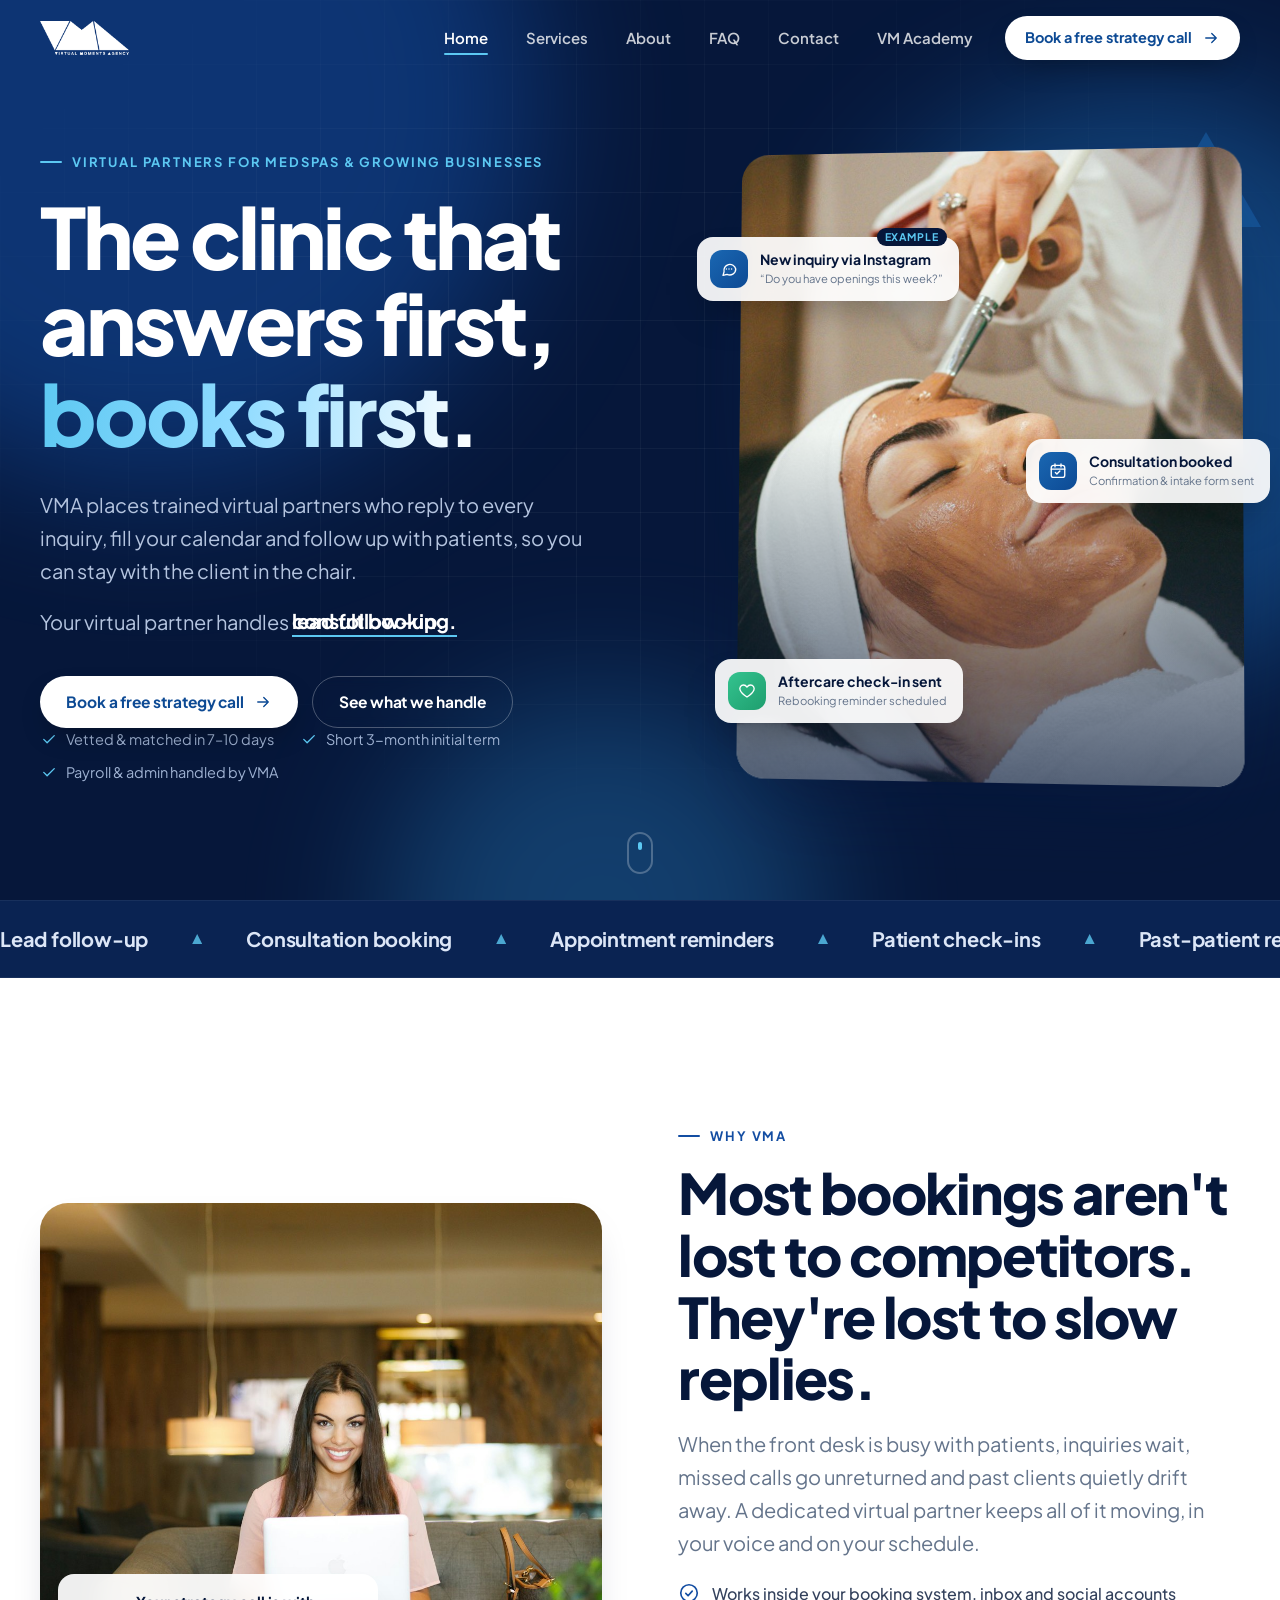
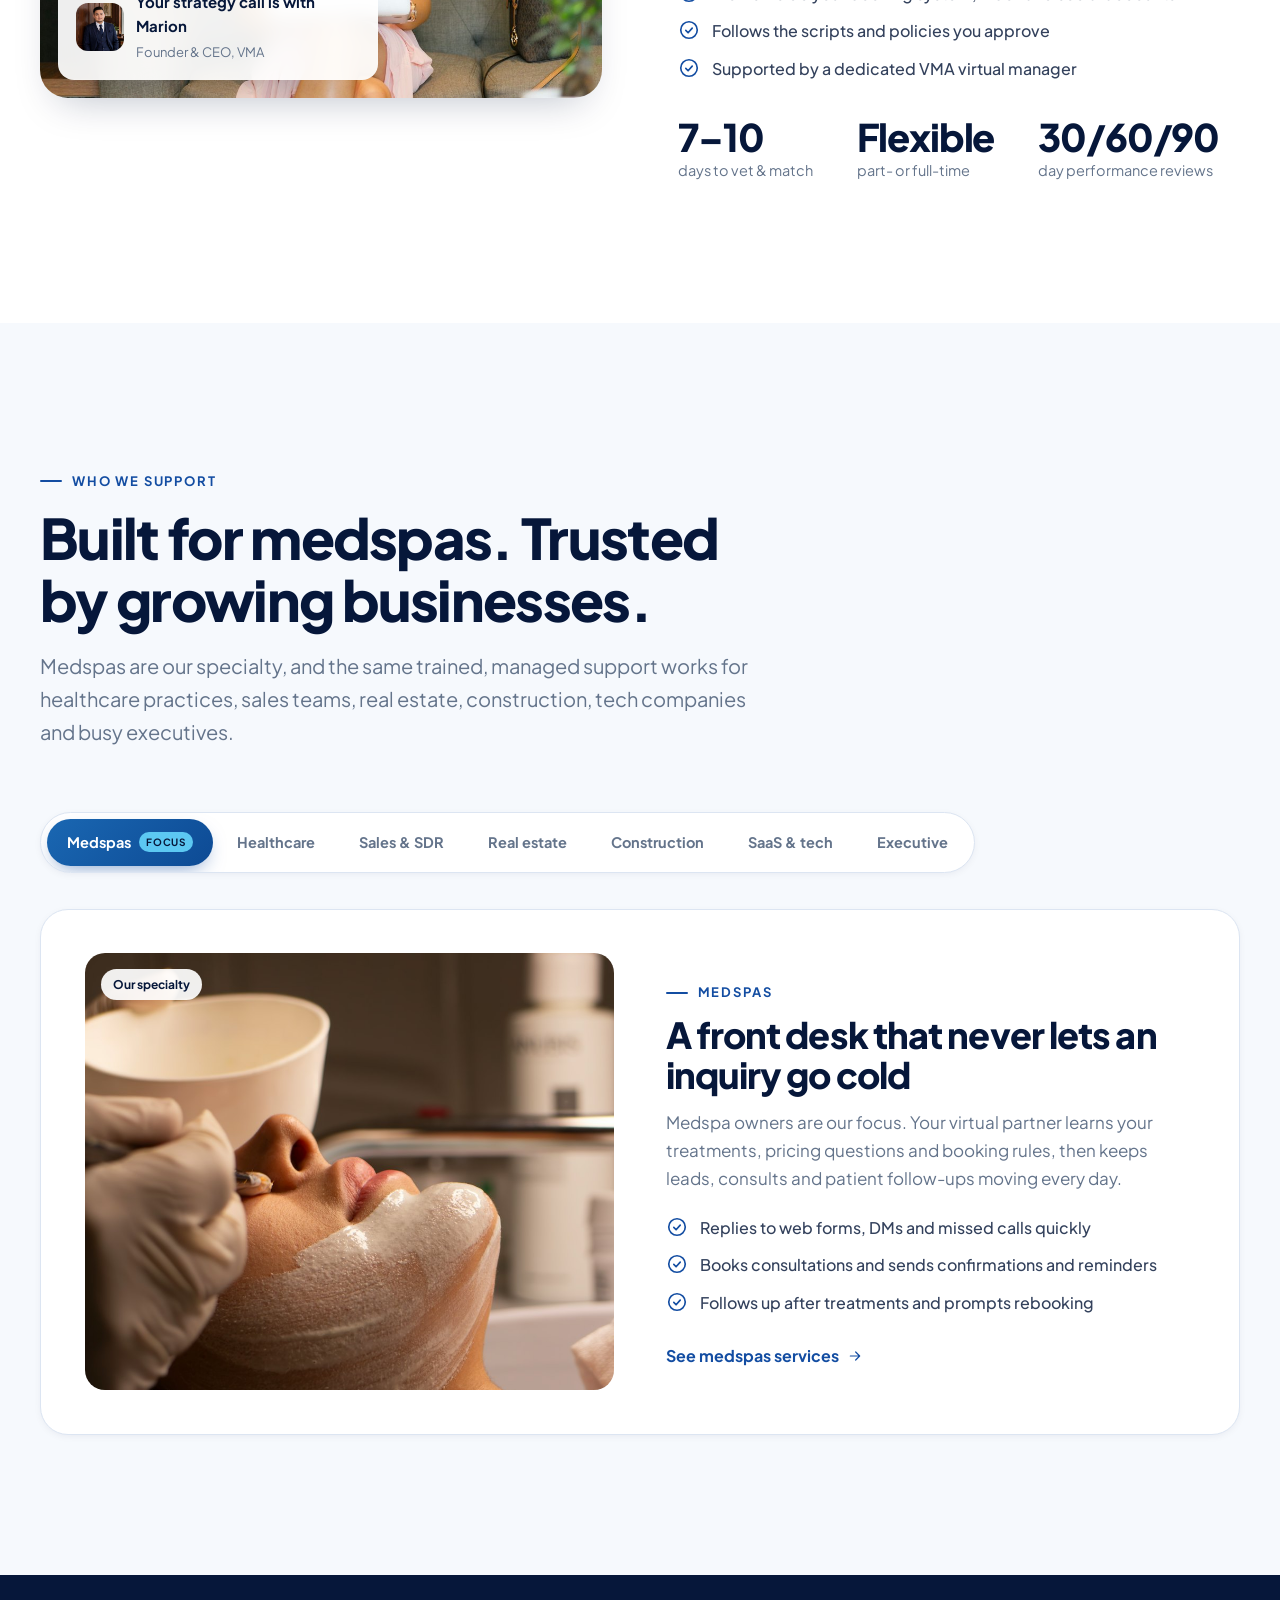
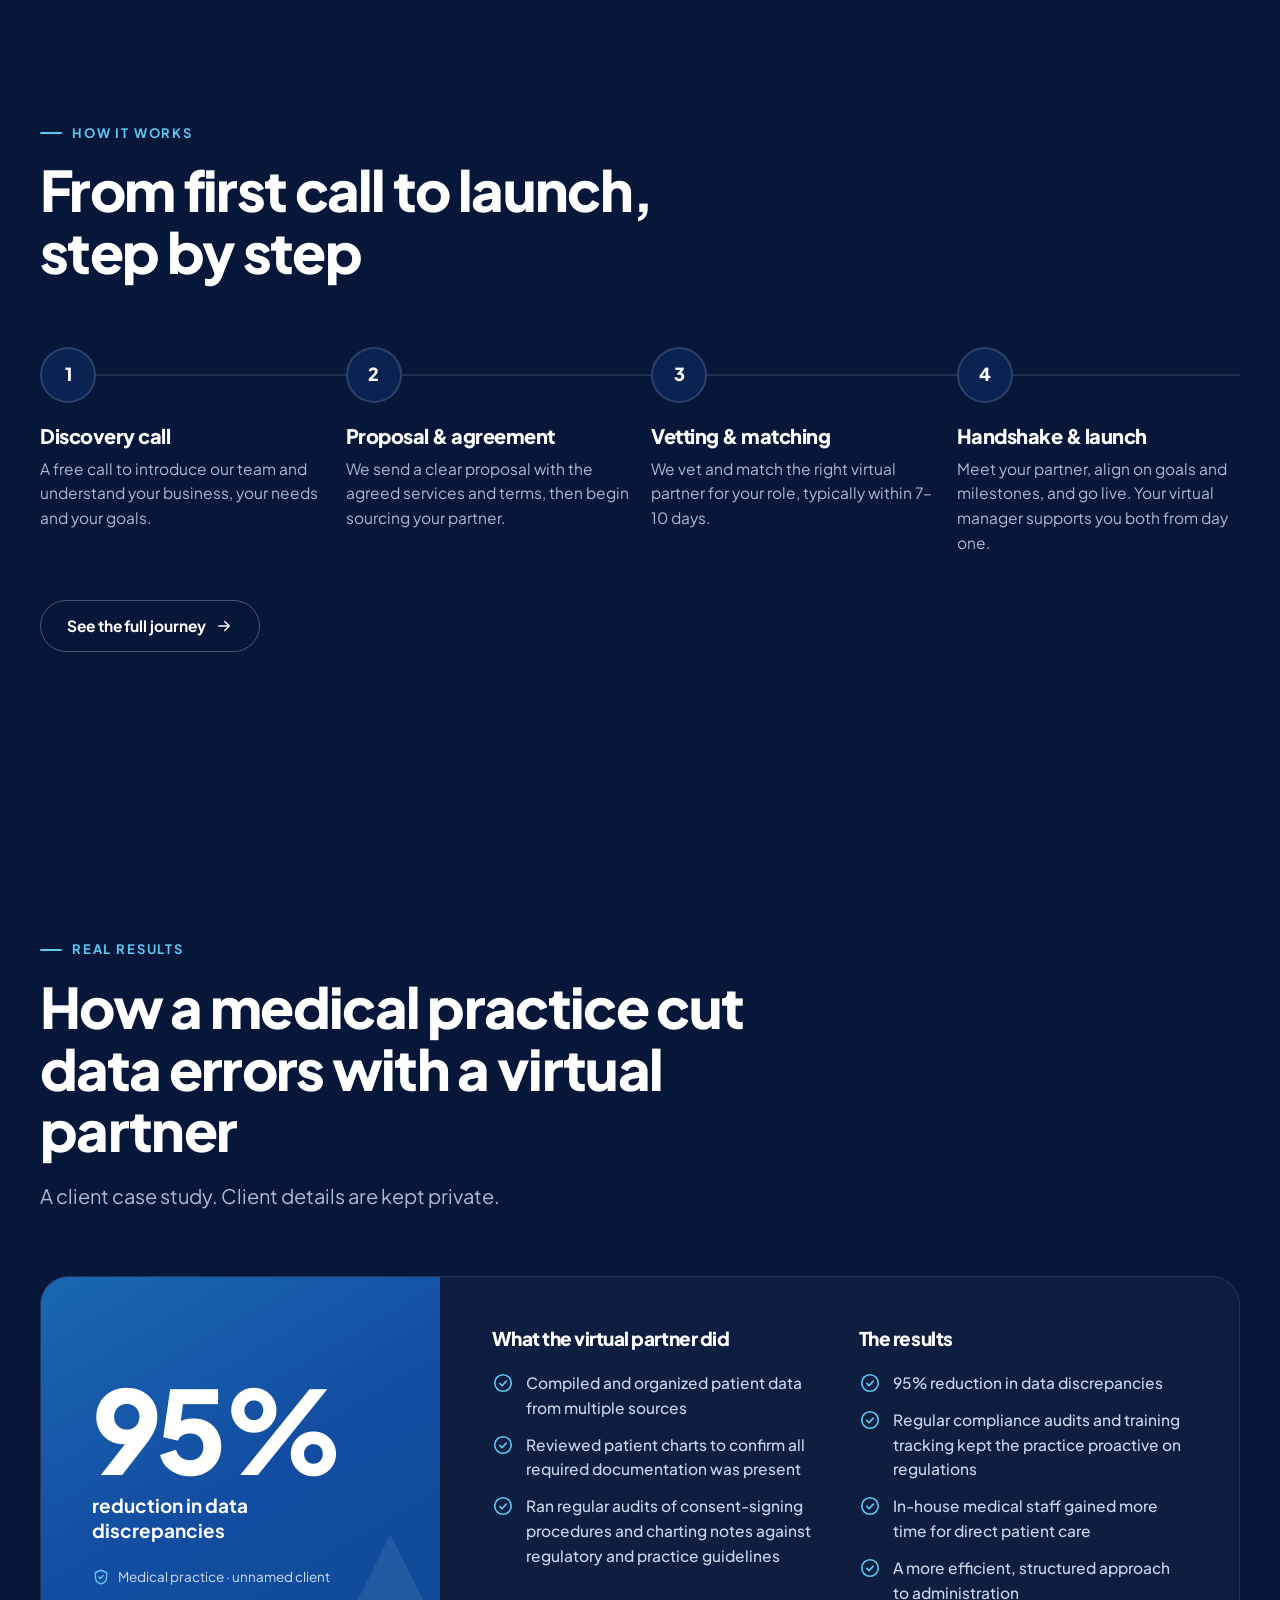
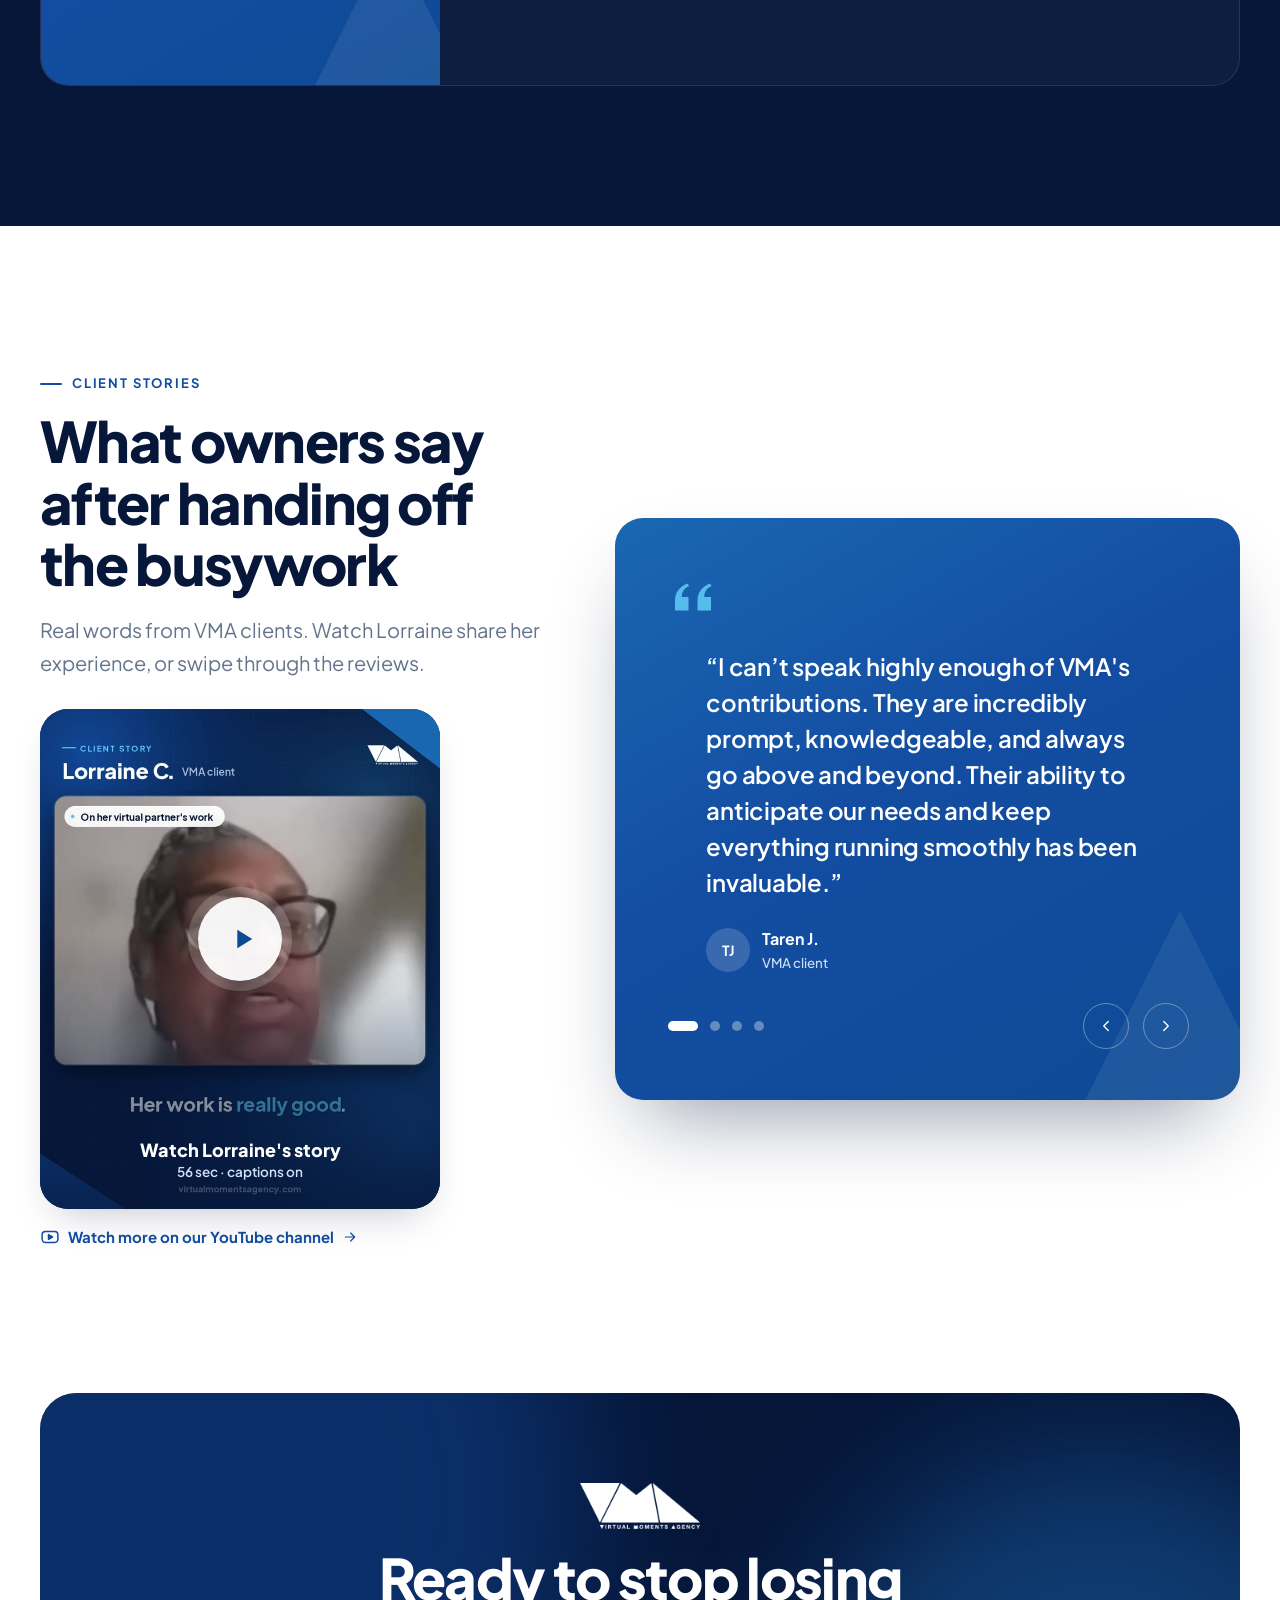
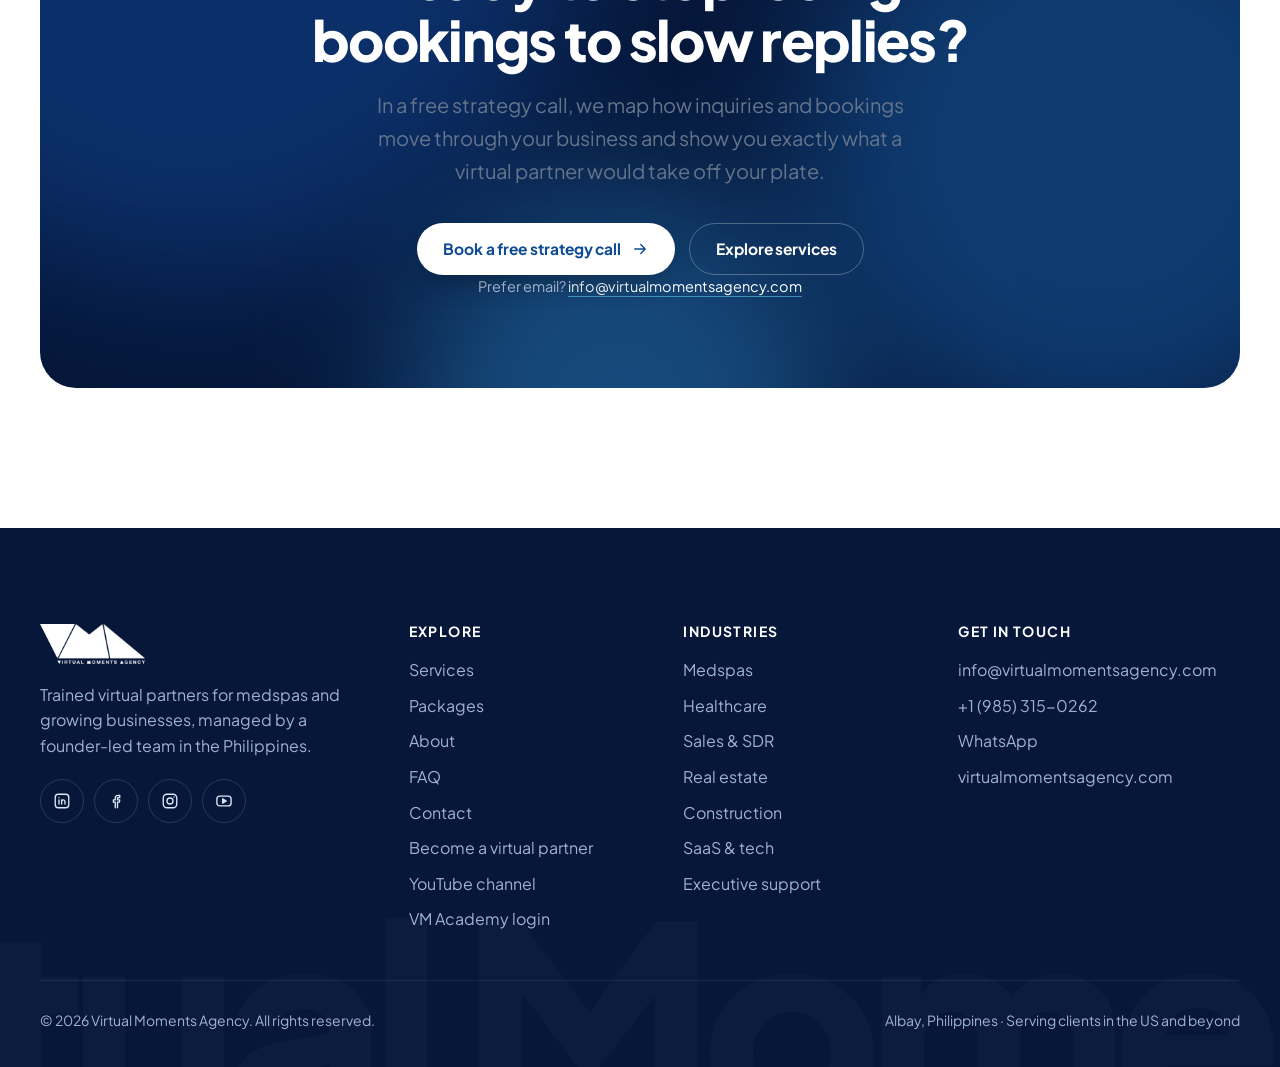
==== commit b6522810: "Rename the Academy to Virtual Moments Academy (VM Academy) Menu link, footer and mobile links, Servi" ====
--- a/index.html
+++ b/index.html
@@ -41,19 +41,19 @@
   <div class="container nav__inner">
     <a class="nav__logo" href="index.html" aria-label="Virtual Moments Agency home"><img src="img/logo.png" alt="Virtual Moments Agency" width="600" height="229"></a>
     <nav class="nav__links" aria-label="Main">
-      <a class="nav__link" href="index.html" aria-current="page">Home</a><a class="nav__link" href="services.html">Services</a><a class="nav__link" href="about.html">About</a><a class="nav__link" href="faq.html">FAQ</a><a class="nav__link" href="contact.html">Contact</a><a class="nav__link" href="academy/">Academy</a>
+      <a class="nav__link" href="index.html" aria-current="page">Home</a><a class="nav__link" href="services.html">Services</a><a class="nav__link" href="about.html">About</a><a class="nav__link" href="faq.html">FAQ</a><a class="nav__link" href="contact.html">Contact</a><a class="nav__link" href="academy/">VM Academy</a>
       <a class="btn btn--white btn--sm nav__cta" data-book href="https://calendar.app.google/Ckj8rndVta2pJSDK7" target="_blank" rel="noopener">Book a free strategy call <svg class="i arrow" aria-hidden="true"><use href="#i-arrow"/></svg></a>
     </nav>
     <button class="burger" aria-label="Open menu" aria-expanded="false" aria-controls="mobile-menu"><span></span><span></span><span></span></button>
   </div>
 </header>
 <div class="mobile-menu" id="mobile-menu">
-  <nav aria-label="Mobile"><a href="index.html" aria-current="page">Home<svg class="i arrow" aria-hidden="true"><use href="#i-arrow"/></svg></a><a href="services.html">Services<svg class="i arrow" aria-hidden="true"><use href="#i-arrow"/></svg></a><a href="about.html">About<svg class="i arrow" aria-hidden="true"><use href="#i-arrow"/></svg></a><a href="faq.html">FAQ<svg class="i arrow" aria-hidden="true"><use href="#i-arrow"/></svg></a><a href="contact.html">Contact<svg class="i arrow" aria-hidden="true"><use href="#i-arrow"/></svg></a><a href="academy/">Academy<svg class="i arrow" aria-hidden="true"><use href="#i-arrow"/></svg></a></nav>
+  <nav aria-label="Mobile"><a href="index.html" aria-current="page">Home<svg class="i arrow" aria-hidden="true"><use href="#i-arrow"/></svg></a><a href="services.html">Services<svg class="i arrow" aria-hidden="true"><use href="#i-arrow"/></svg></a><a href="about.html">About<svg class="i arrow" aria-hidden="true"><use href="#i-arrow"/></svg></a><a href="faq.html">FAQ<svg class="i arrow" aria-hidden="true"><use href="#i-arrow"/></svg></a><a href="contact.html">Contact<svg class="i arrow" aria-hidden="true"><use href="#i-arrow"/></svg></a><a href="academy/">VM Academy<svg class="i arrow" aria-hidden="true"><use href="#i-arrow"/></svg></a></nav>
   <div class="mobile-menu__foot">
     <a class="btn btn--white btn--block" data-book href="https://calendar.app.google/Ckj8rndVta2pJSDK7" target="_blank" rel="noopener">Book a free strategy call <svg class="i arrow" aria-hidden="true"><use href="#i-arrow"/></svg></a>
     <span>info@virtualmomentsagency.com</span>
     <a class="mm-yt" href="https://www.youtube.com/@VirtualMomentsAgency" target="_blank" rel="noopener"><svg class="i" aria-hidden="true"><use href="#i-youtube"/></svg> Watch us on YouTube</a>
-    <a class="mm-yt" href="/academy/" target="_blank" rel="noopener"><svg class="i" aria-hidden="true"><use href="#i-shield"/></svg> Partner Academy login</a>
+    <a class="mm-yt" href="/academy/" target="_blank" rel="noopener"><svg class="i" aria-hidden="true"><use href="#i-shield"/></svg> VM Academy login</a>
   </div>
 </div>
 
@@ -351,7 +351,7 @@
           <li><a href="contact.html">Contact</a></li>
           <li><a href="https://forms.gle/vFNCgNB1fBoum96cA" target="_blank" rel="noopener">Become a virtual partner</a></li>
           <li><a href="https://www.youtube.com/@VirtualMomentsAgency" target="_blank" rel="noopener">YouTube channel</a></li>
-          <li><a href="/academy/" target="_blank" rel="noopener">Partner Academy login</a></li>
+          <li><a href="/academy/" target="_blank" rel="noopener">VM Academy login</a></li>
         </ul>
       </div>
       <div>
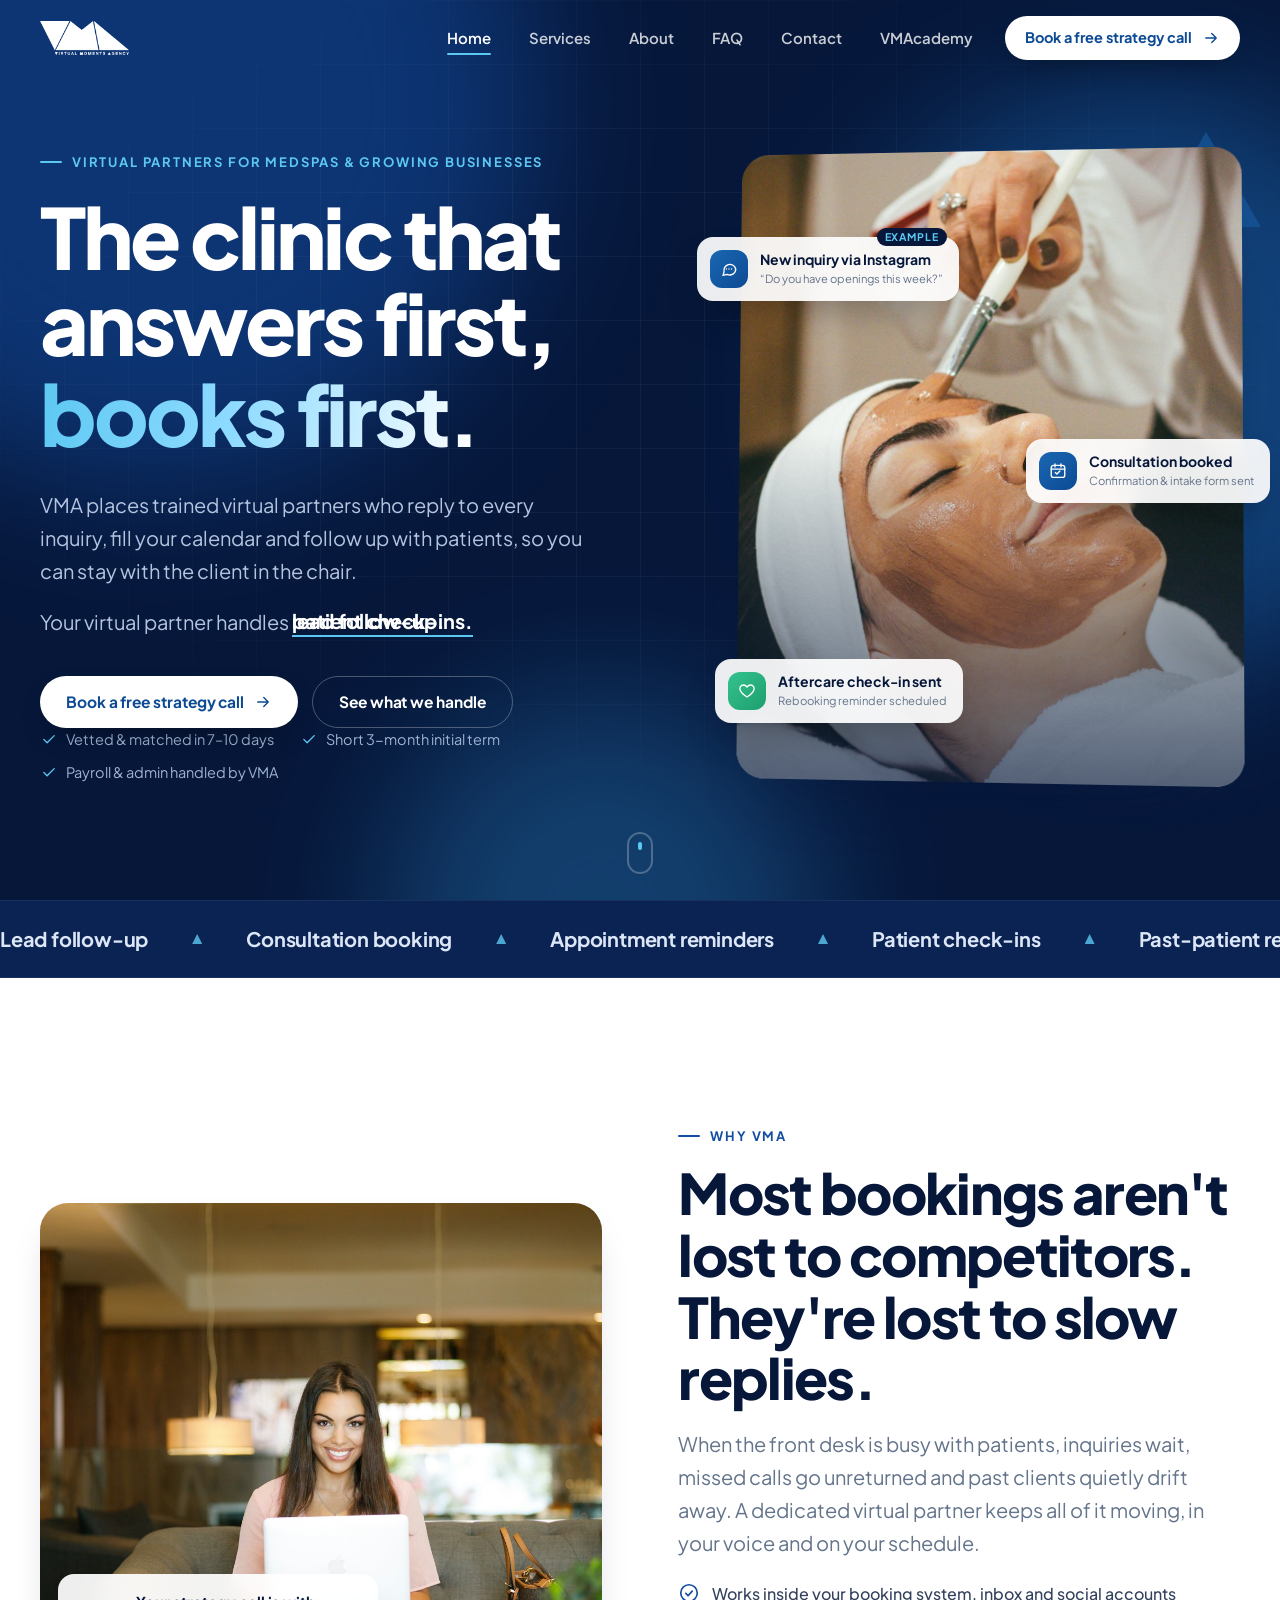
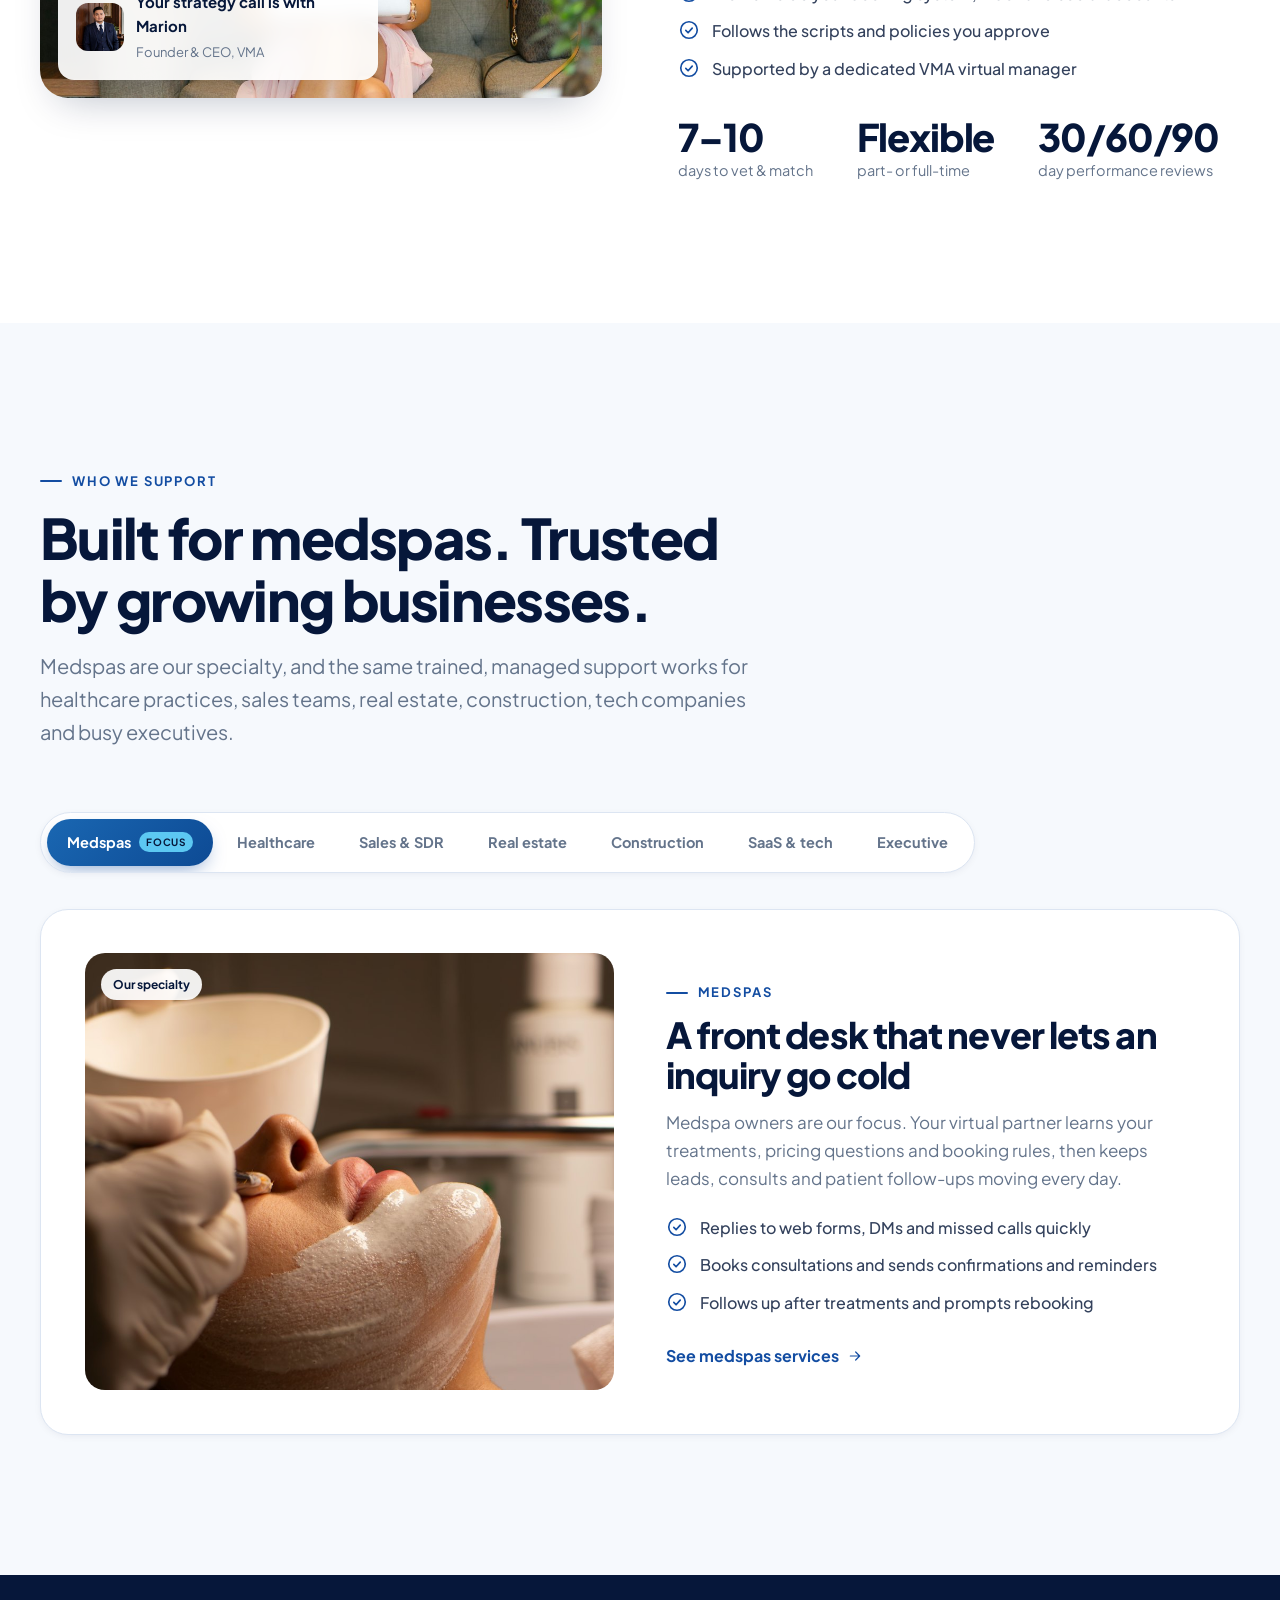
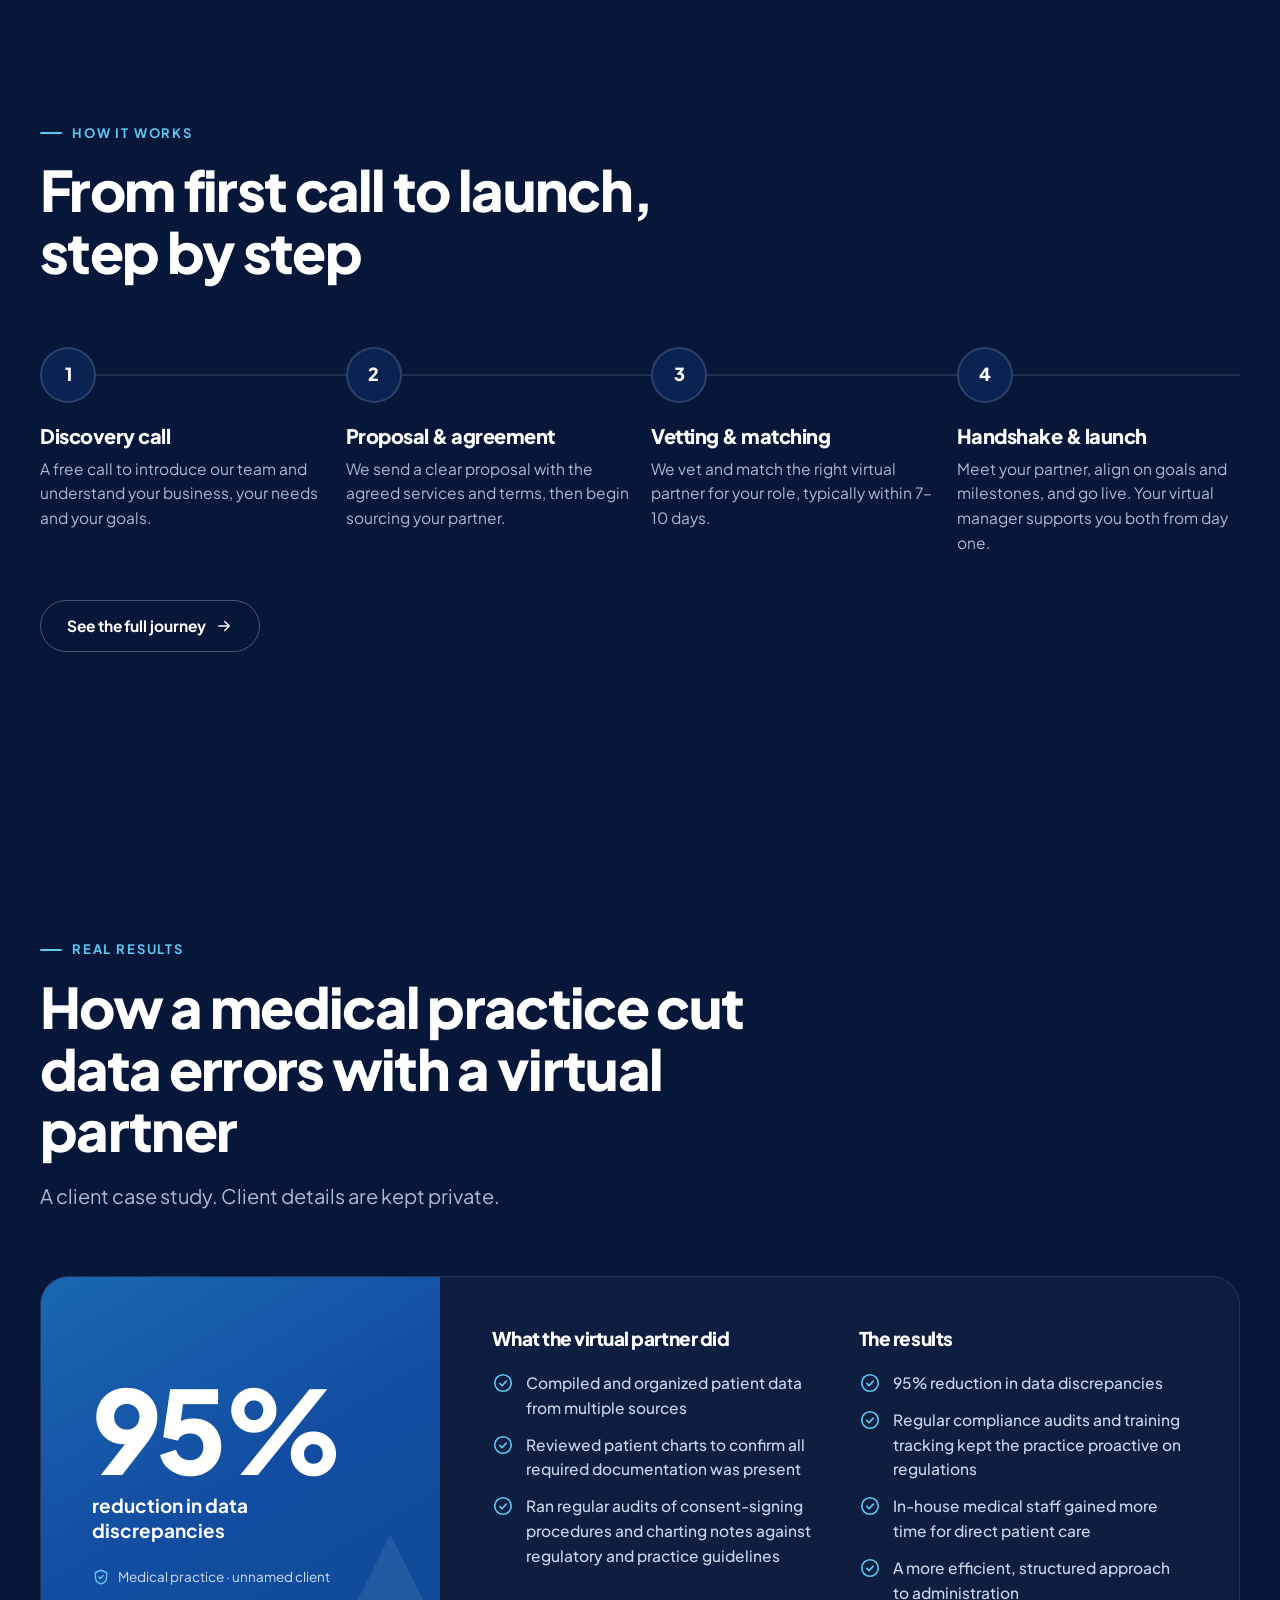
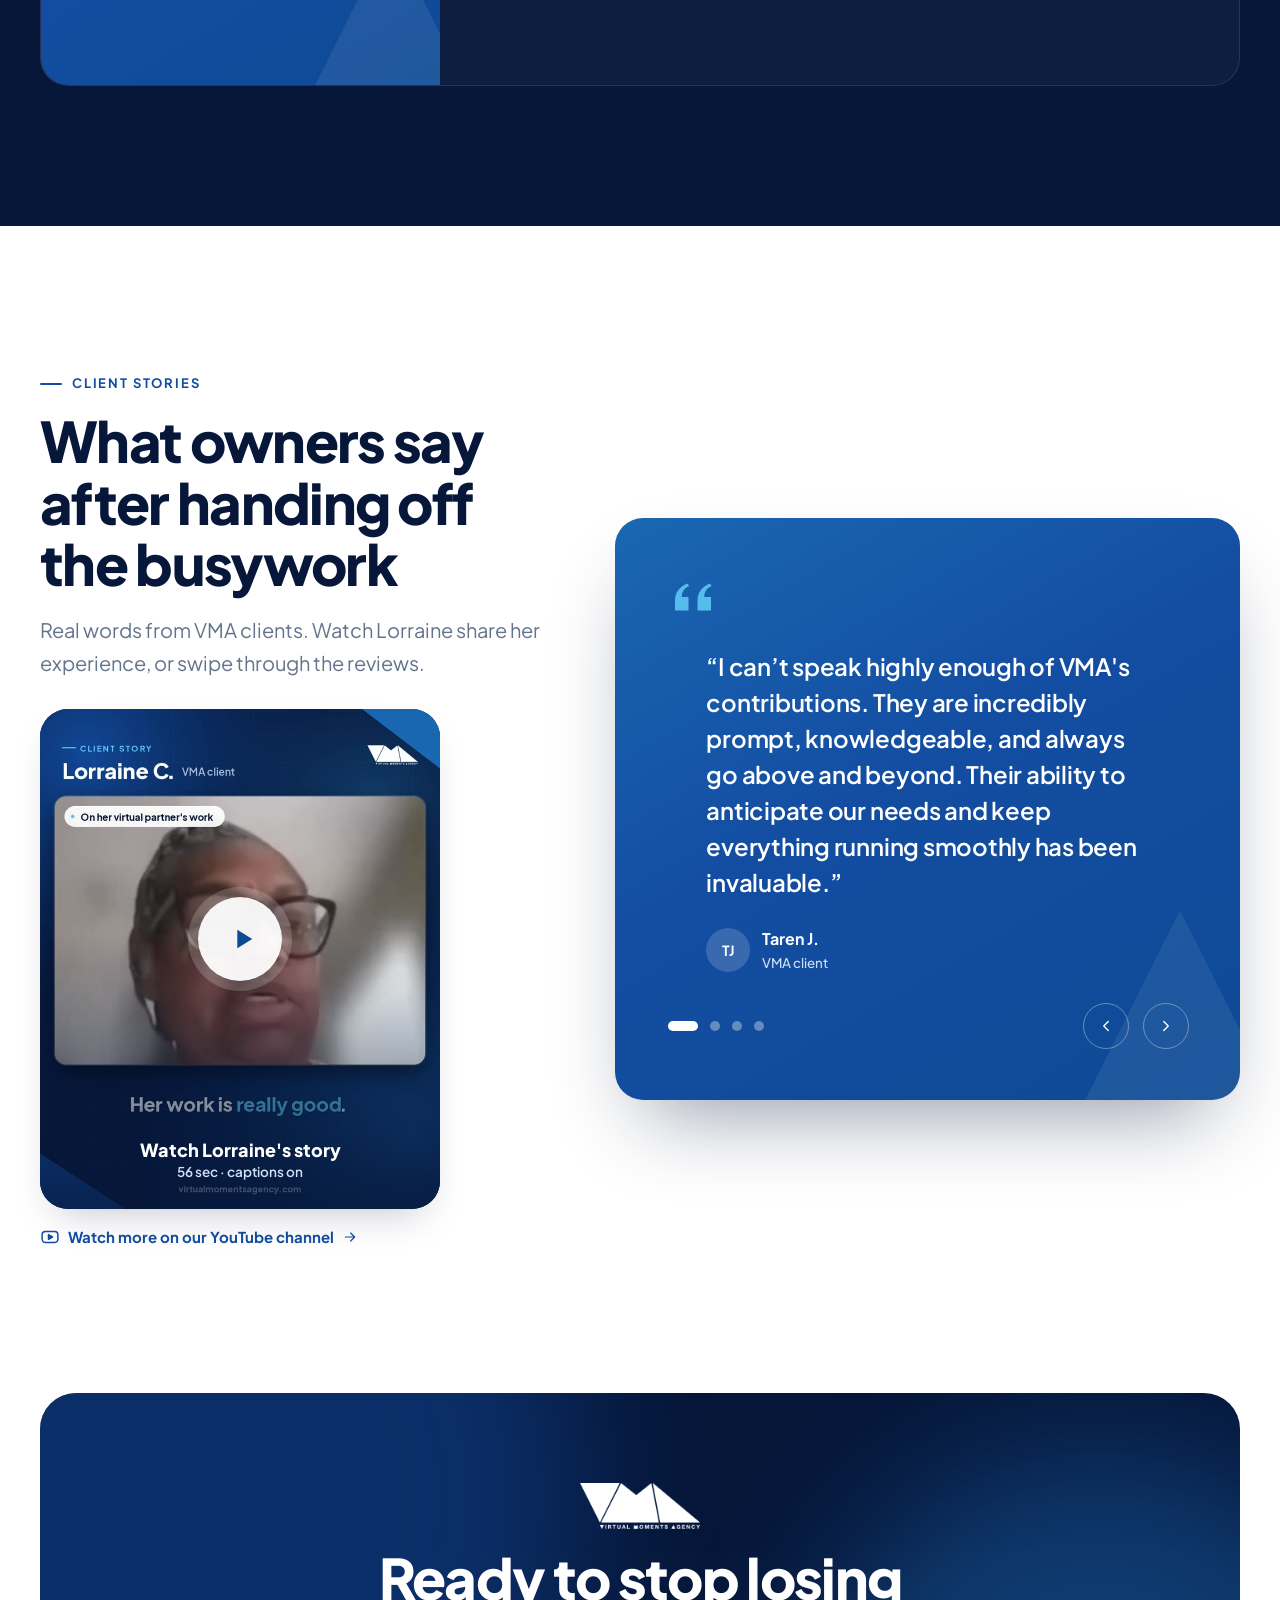
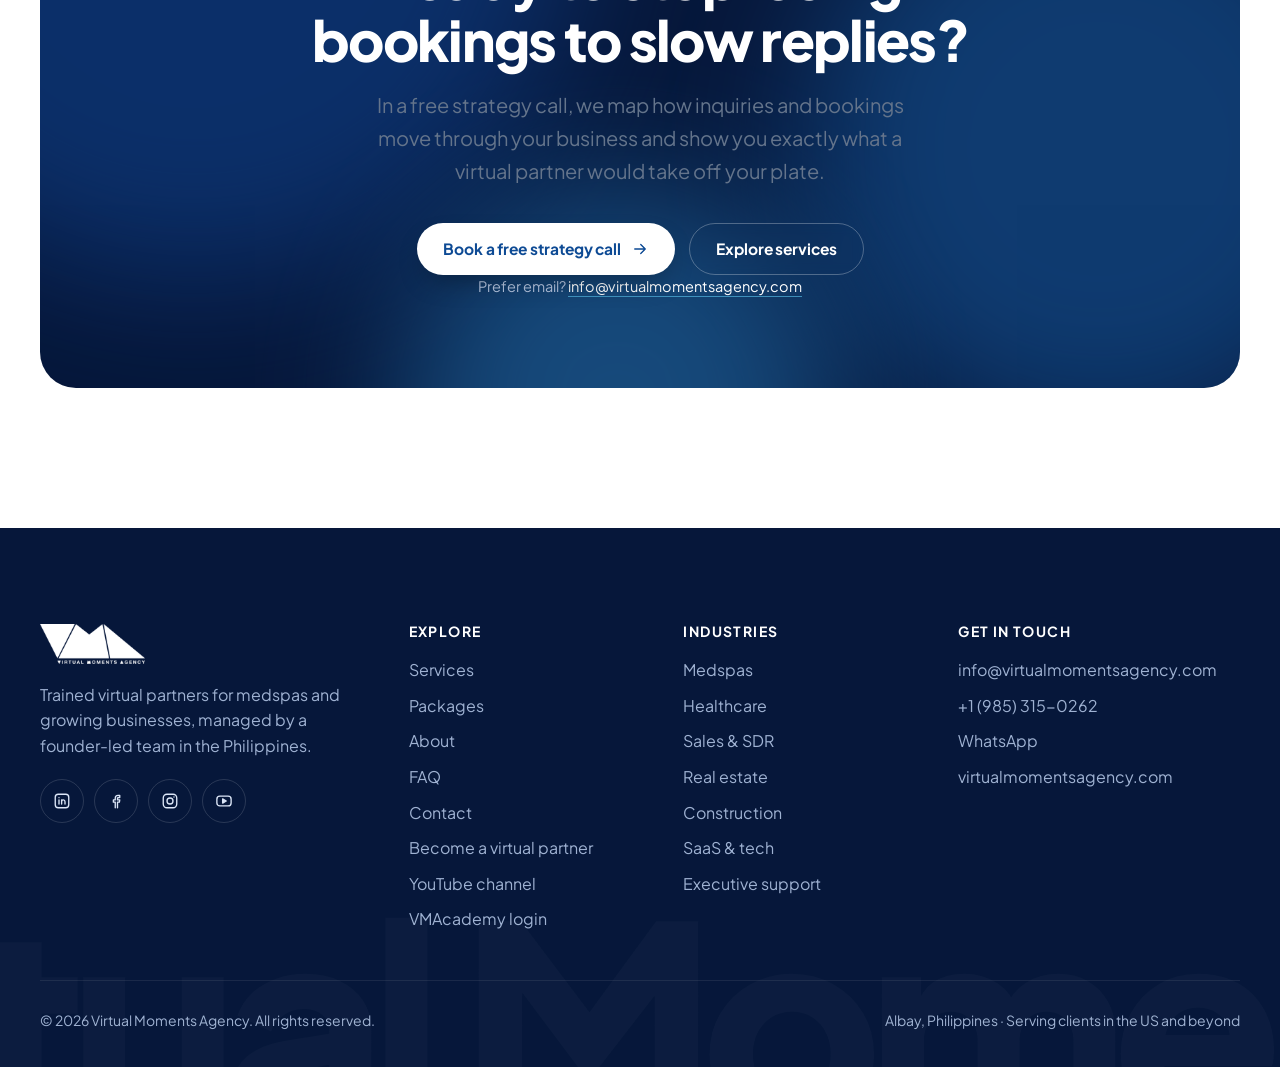
==== commit 86420bc3: "Use the name VMAcademy everywhere Co-Authored-By: Claude Opus 5.5 <noreply@anthropic.com> Claude-Ses" ====
--- a/index.html
+++ b/index.html
@@ -41,19 +41,19 @@
   <div class="container nav__inner">
     <a class="nav__logo" href="index.html" aria-label="Virtual Moments Agency home"><img src="img/logo.png" alt="Virtual Moments Agency" width="600" height="229"></a>
     <nav class="nav__links" aria-label="Main">
-      <a class="nav__link" href="index.html" aria-current="page">Home</a><a class="nav__link" href="services.html">Services</a><a class="nav__link" href="about.html">About</a><a class="nav__link" href="faq.html">FAQ</a><a class="nav__link" href="contact.html">Contact</a><a class="nav__link" href="academy/">VM Academy</a>
+      <a class="nav__link" href="index.html" aria-current="page">Home</a><a class="nav__link" href="services.html">Services</a><a class="nav__link" href="about.html">About</a><a class="nav__link" href="faq.html">FAQ</a><a class="nav__link" href="contact.html">Contact</a><a class="nav__link" href="academy/">VMAcademy</a>
       <a class="btn btn--white btn--sm nav__cta" data-book href="https://calendar.app.google/Ckj8rndVta2pJSDK7" target="_blank" rel="noopener">Book a free strategy call <svg class="i arrow" aria-hidden="true"><use href="#i-arrow"/></svg></a>
     </nav>
     <button class="burger" aria-label="Open menu" aria-expanded="false" aria-controls="mobile-menu"><span></span><span></span><span></span></button>
   </div>
 </header>
 <div class="mobile-menu" id="mobile-menu">
-  <nav aria-label="Mobile"><a href="index.html" aria-current="page">Home<svg class="i arrow" aria-hidden="true"><use href="#i-arrow"/></svg></a><a href="services.html">Services<svg class="i arrow" aria-hidden="true"><use href="#i-arrow"/></svg></a><a href="about.html">About<svg class="i arrow" aria-hidden="true"><use href="#i-arrow"/></svg></a><a href="faq.html">FAQ<svg class="i arrow" aria-hidden="true"><use href="#i-arrow"/></svg></a><a href="contact.html">Contact<svg class="i arrow" aria-hidden="true"><use href="#i-arrow"/></svg></a><a href="academy/">VM Academy<svg class="i arrow" aria-hidden="true"><use href="#i-arrow"/></svg></a></nav>
+  <nav aria-label="Mobile"><a href="index.html" aria-current="page">Home<svg class="i arrow" aria-hidden="true"><use href="#i-arrow"/></svg></a><a href="services.html">Services<svg class="i arrow" aria-hidden="true"><use href="#i-arrow"/></svg></a><a href="about.html">About<svg class="i arrow" aria-hidden="true"><use href="#i-arrow"/></svg></a><a href="faq.html">FAQ<svg class="i arrow" aria-hidden="true"><use href="#i-arrow"/></svg></a><a href="contact.html">Contact<svg class="i arrow" aria-hidden="true"><use href="#i-arrow"/></svg></a><a href="academy/">VMAcademy<svg class="i arrow" aria-hidden="true"><use href="#i-arrow"/></svg></a></nav>
   <div class="mobile-menu__foot">
     <a class="btn btn--white btn--block" data-book href="https://calendar.app.google/Ckj8rndVta2pJSDK7" target="_blank" rel="noopener">Book a free strategy call <svg class="i arrow" aria-hidden="true"><use href="#i-arrow"/></svg></a>
     <span>info@virtualmomentsagency.com</span>
     <a class="mm-yt" href="https://www.youtube.com/@VirtualMomentsAgency" target="_blank" rel="noopener"><svg class="i" aria-hidden="true"><use href="#i-youtube"/></svg> Watch us on YouTube</a>
-    <a class="mm-yt" href="/academy/" target="_blank" rel="noopener"><svg class="i" aria-hidden="true"><use href="#i-shield"/></svg> VM Academy login</a>
+    <a class="mm-yt" href="/academy/" target="_blank" rel="noopener"><svg class="i" aria-hidden="true"><use href="#i-shield"/></svg> VMAcademy login</a>
   </div>
 </div>
 
@@ -351,7 +351,7 @@
           <li><a href="contact.html">Contact</a></li>
           <li><a href="https://forms.gle/vFNCgNB1fBoum96cA" target="_blank" rel="noopener">Become a virtual partner</a></li>
           <li><a href="https://www.youtube.com/@VirtualMomentsAgency" target="_blank" rel="noopener">YouTube channel</a></li>
-          <li><a href="/academy/" target="_blank" rel="noopener">VM Academy login</a></li>
+          <li><a href="/academy/" target="_blank" rel="noopener">VMAcademy login</a></li>
         </ul>
       </div>
       <div>
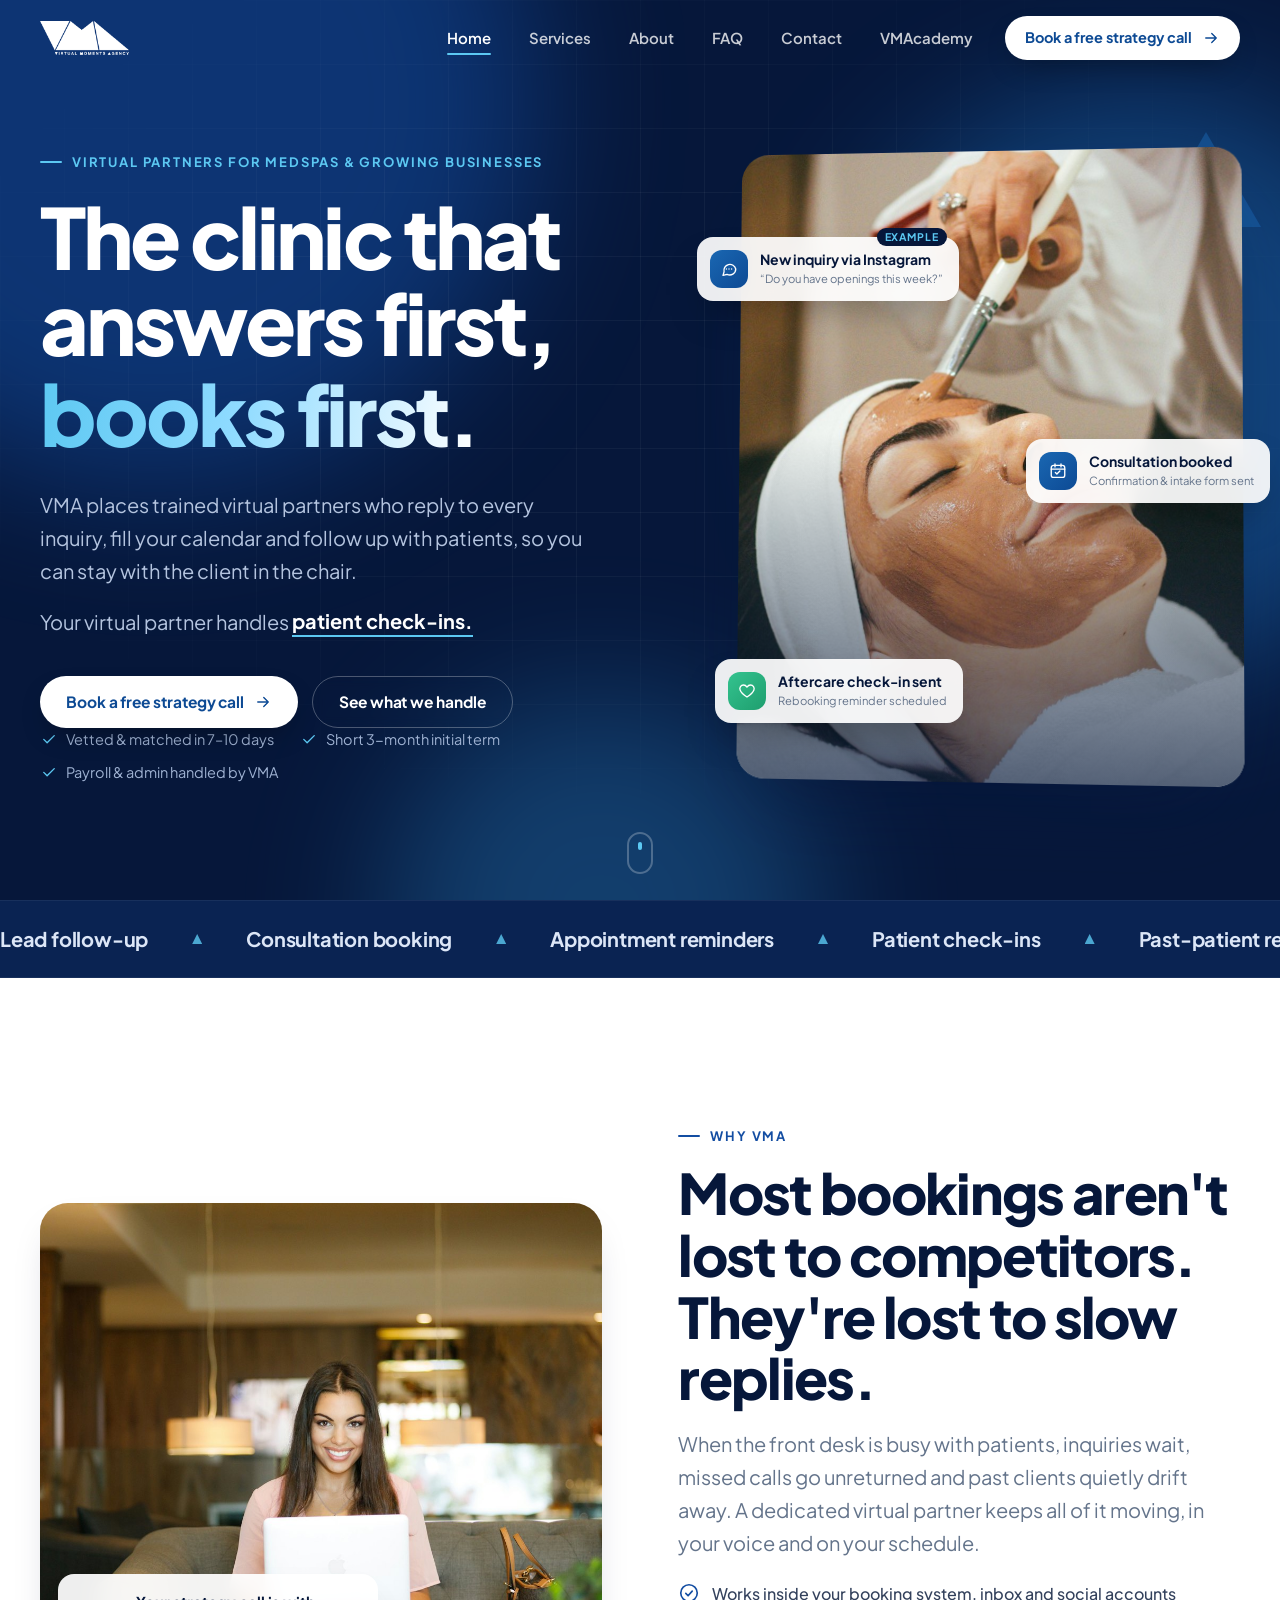
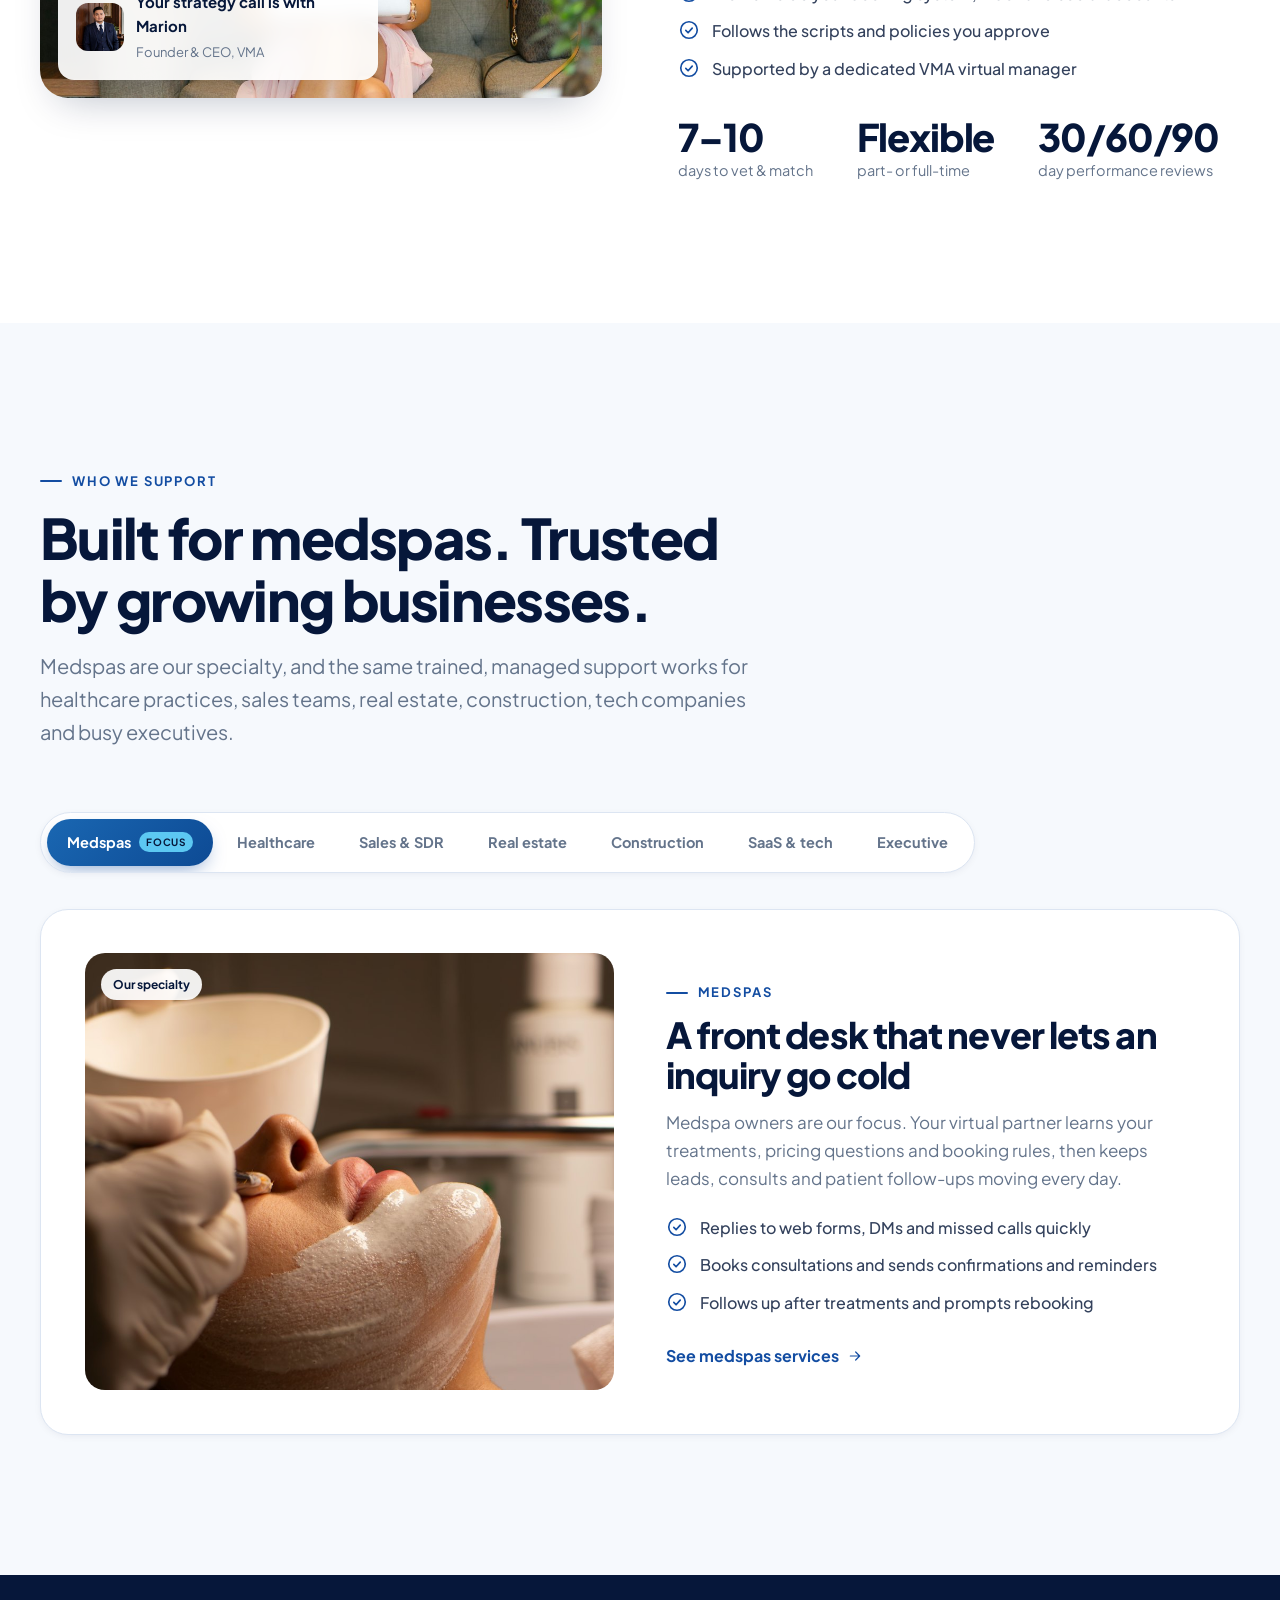
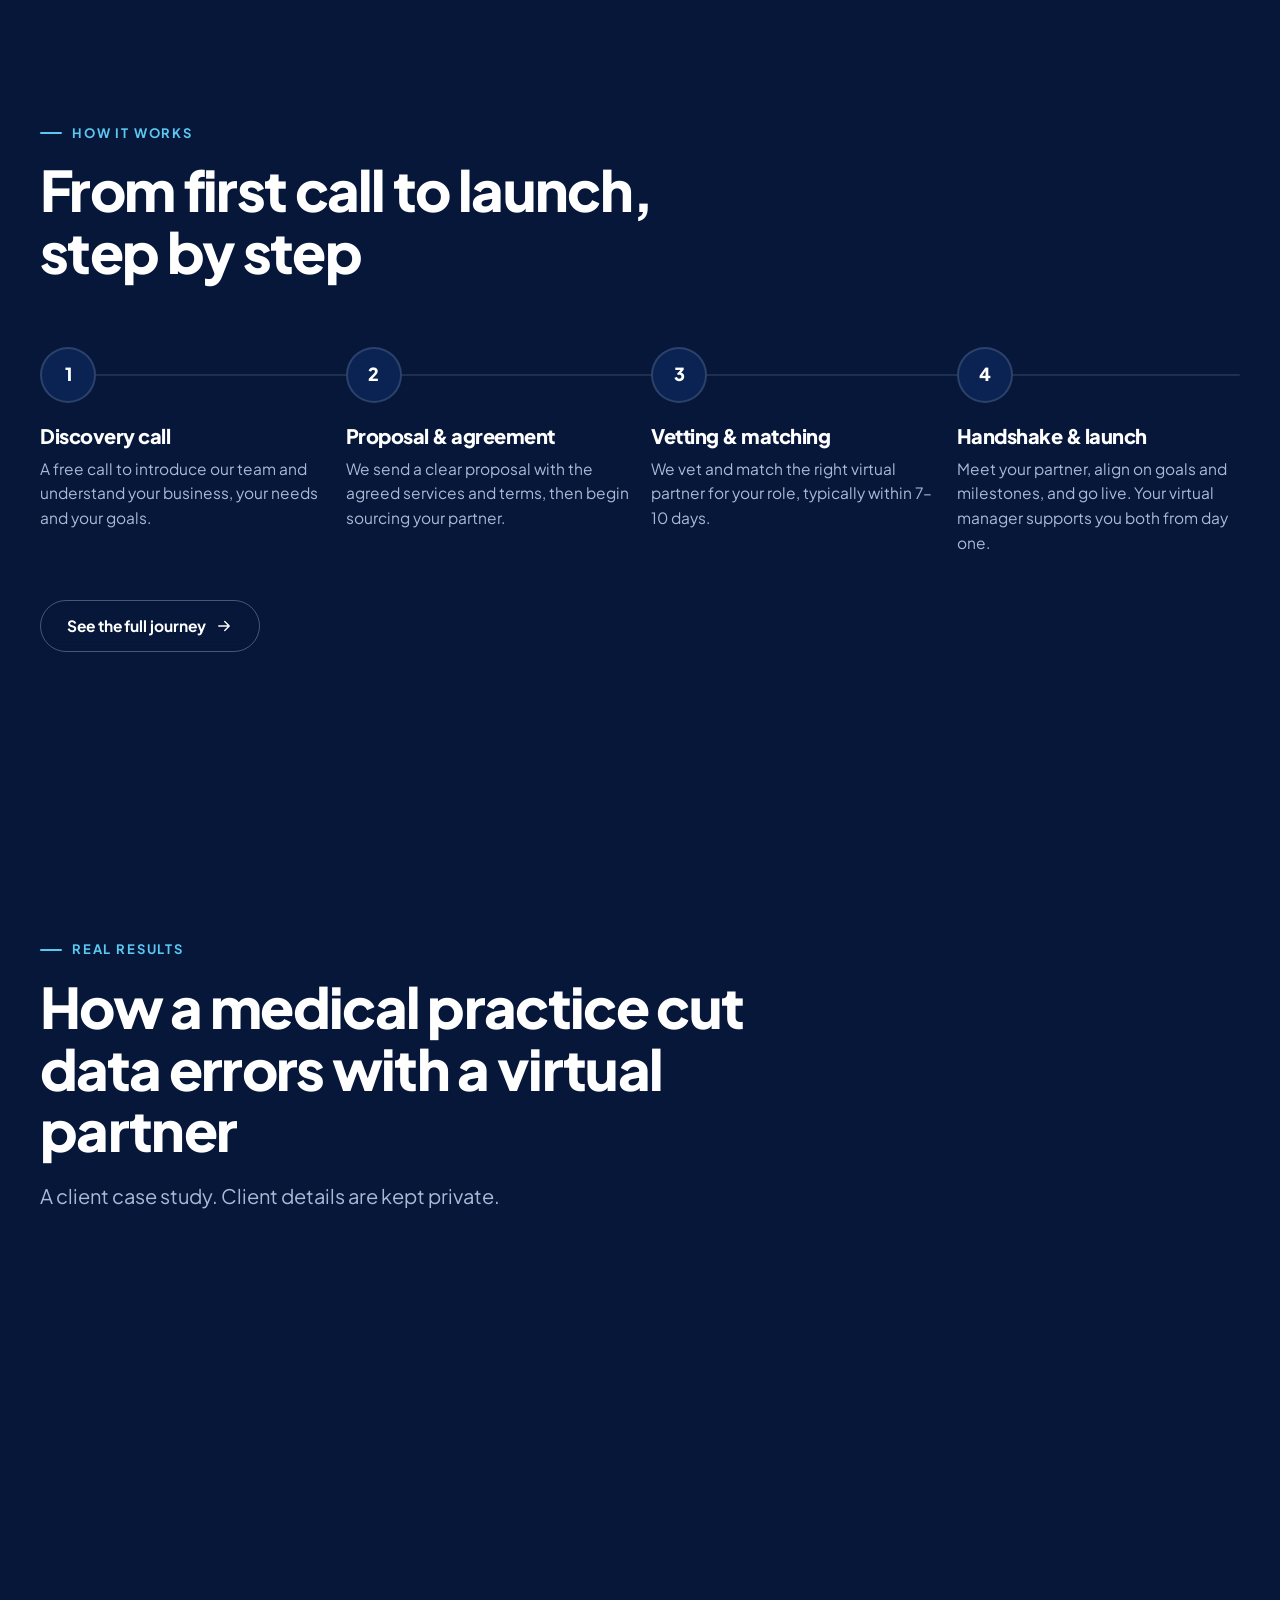
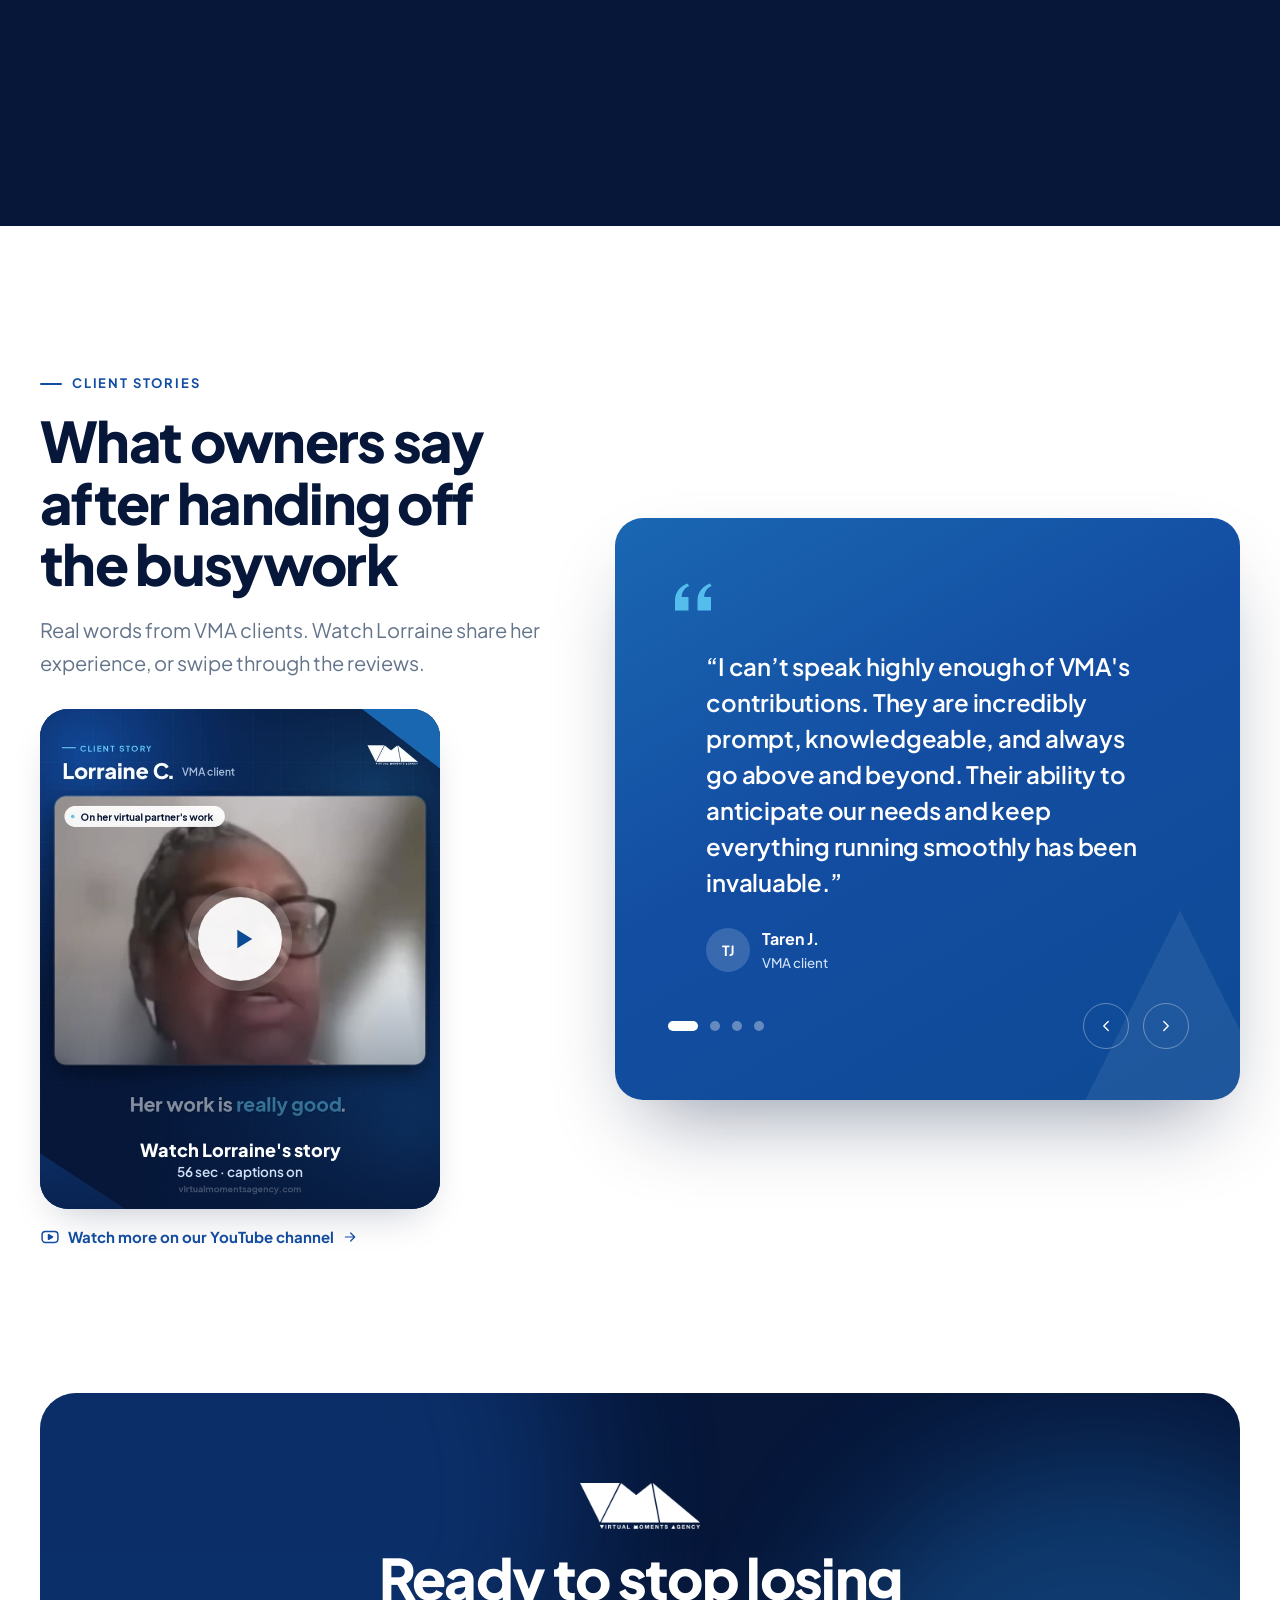
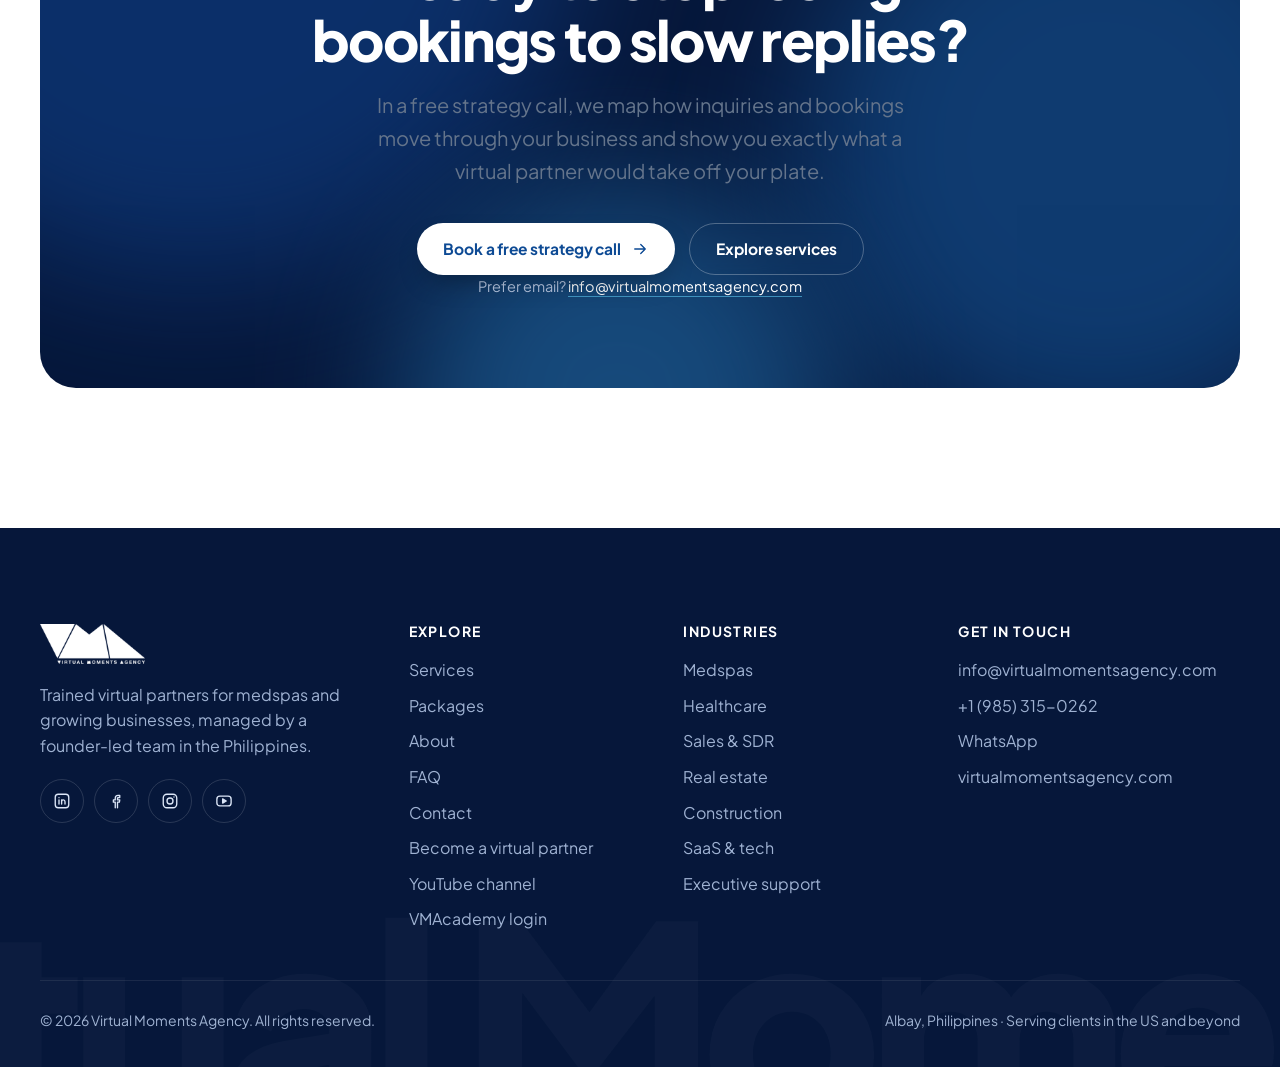
==== commit a52d1c04: "FAQ: VMAcademy highlight, new VMAcademy questions and certification Co-Authored-By: Claude Opus 5.5 " ====
--- a/index.html
+++ b/index.html
@@ -28,7 +28,7 @@
 <link rel="preconnect" href="https://fonts.googleapis.com">
 <link rel="preconnect" href="https://fonts.gstatic.com" crossorigin>
 <link href="https://fonts.googleapis.com/css2?family=Plus+Jakarta+Sans:wght@400;500;600;700;800&display=swap" rel="stylesheet">
-<link rel="stylesheet" href="assets/style.css?v=cd0d15e82b">
+<link rel="stylesheet" href="assets/style.css?v=881f8dff42">
 <script type="application/ld+json">
 {"@context":"https://schema.org","@type":"Organization","name":"Virtual Moments Agency","alternateName":"VMA","url":"https://virtualmomentsagency.com/","logo":"https://virtualmomentsagency.com/favicon-512x512.png","email":"info@virtualmomentsagency.com","telephone":"+1-985-315-0262","sameAs":["https://www.linkedin.com/company/virtual-moments-agency/","https://www.facebook.com/VirtualMomentsAgencyCareers","https://www.instagram.com/marionandres20","https://www.youtube.com/@VirtualMomentsAgency"]}
 </script>
@@ -387,6 +387,6 @@
   <a class="btn btn--white" data-book href="https://calendar.app.google/Ckj8rndVta2pJSDK7" target="_blank" rel="noopener" data-no-magnet>Book a free strategy call</a>
   <a class="mbar__mail" href="contact.html" aria-label="Contact VMA"><svg class="i" aria-hidden="true"><use href="#i-mail"/></svg></a>
 </div>
-<script src="assets/app.js?v=da7153fb4b" defer></script>
+<script src="assets/app.js?v=6c04a18459" defer></script>
 </body>
 </html>
--- a/assets/style.css
+++ b/assets/style.css
@@ -804,3 +804,16 @@
 .acad-chips li:hover { background: rgba(92,200,242,.15); border-color: #5CC8F2; }
 @media (max-width: 860px) { .academy { grid-template-columns: minmax(0, 1fr); } }
 .acad-login { margin-top: 28px; }
+
+/* FAQ: VMAcademy highlight */
+.faq-acad { position: relative; overflow: hidden; background: linear-gradient(140deg, #06173A, #0D4A94 70%, #134DA2); color: #C9D6EC; border-radius: 28px; padding: clamp(24px, 4vw, 36px); margin: 0 0 30px; box-shadow: 0 30px 60px -30px rgba(6,23,58,.5); }
+.faq-acad::after { content: ""; position: absolute; right: -40px; top: -40px; width: 150px; height: 150px; background: #5CC8F2; clip-path: polygon(100% 0, 0 0, 100% 100%); opacity: .2; }
+.faq-acad h2 { color: #fff; font-size: clamp(22px, 3vw, 28px); margin: 14px 0 8px; }
+.faq-acad p { margin: 0 0 16px; max-width: 60ch; }
+.faq-acad__tag { display: inline-flex; align-items: center; gap: 8px; font-size: 13px; font-weight: 700; color: #06173A; background: #5CC8F2; padding: 6px 14px; border-radius: 999px; }
+.faq-acad__tag .i { width: 16px; height: 16px; }
+.faq-acad__facts { list-style: none; margin: 0 0 20px; padding: 0; display: flex; flex-wrap: wrap; gap: 8px; }
+.faq-acad__facts li { font-size: 14px; color: #C9D6EC; border: 1.5px solid rgba(92,200,242,.4); border-radius: 999px; padding: 6px 14px; }
+.faq-acad__facts b { color: #fff; margin-right: 4px; }
+.faq-acad__links { display: flex; flex-wrap: wrap; align-items: center; gap: 18px; }
+.faq-acad .link-arrow { color: #fff; }
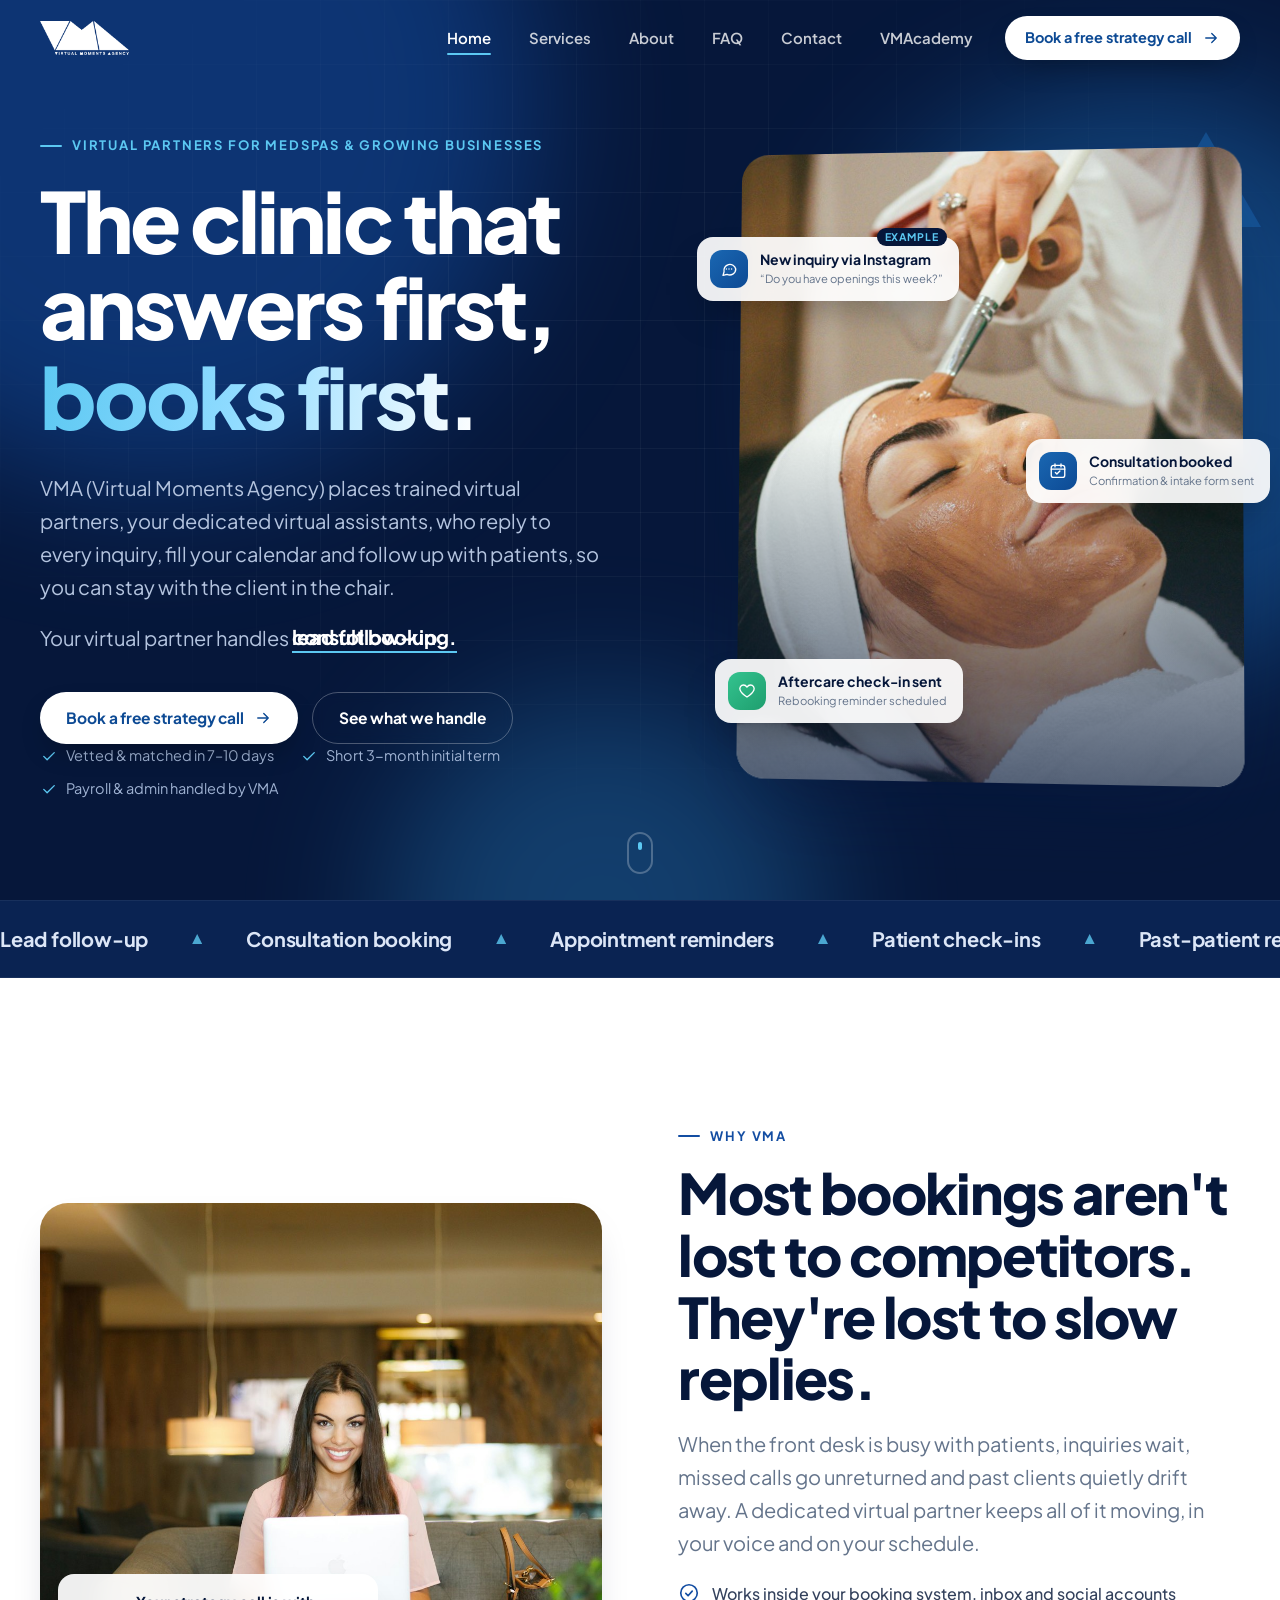
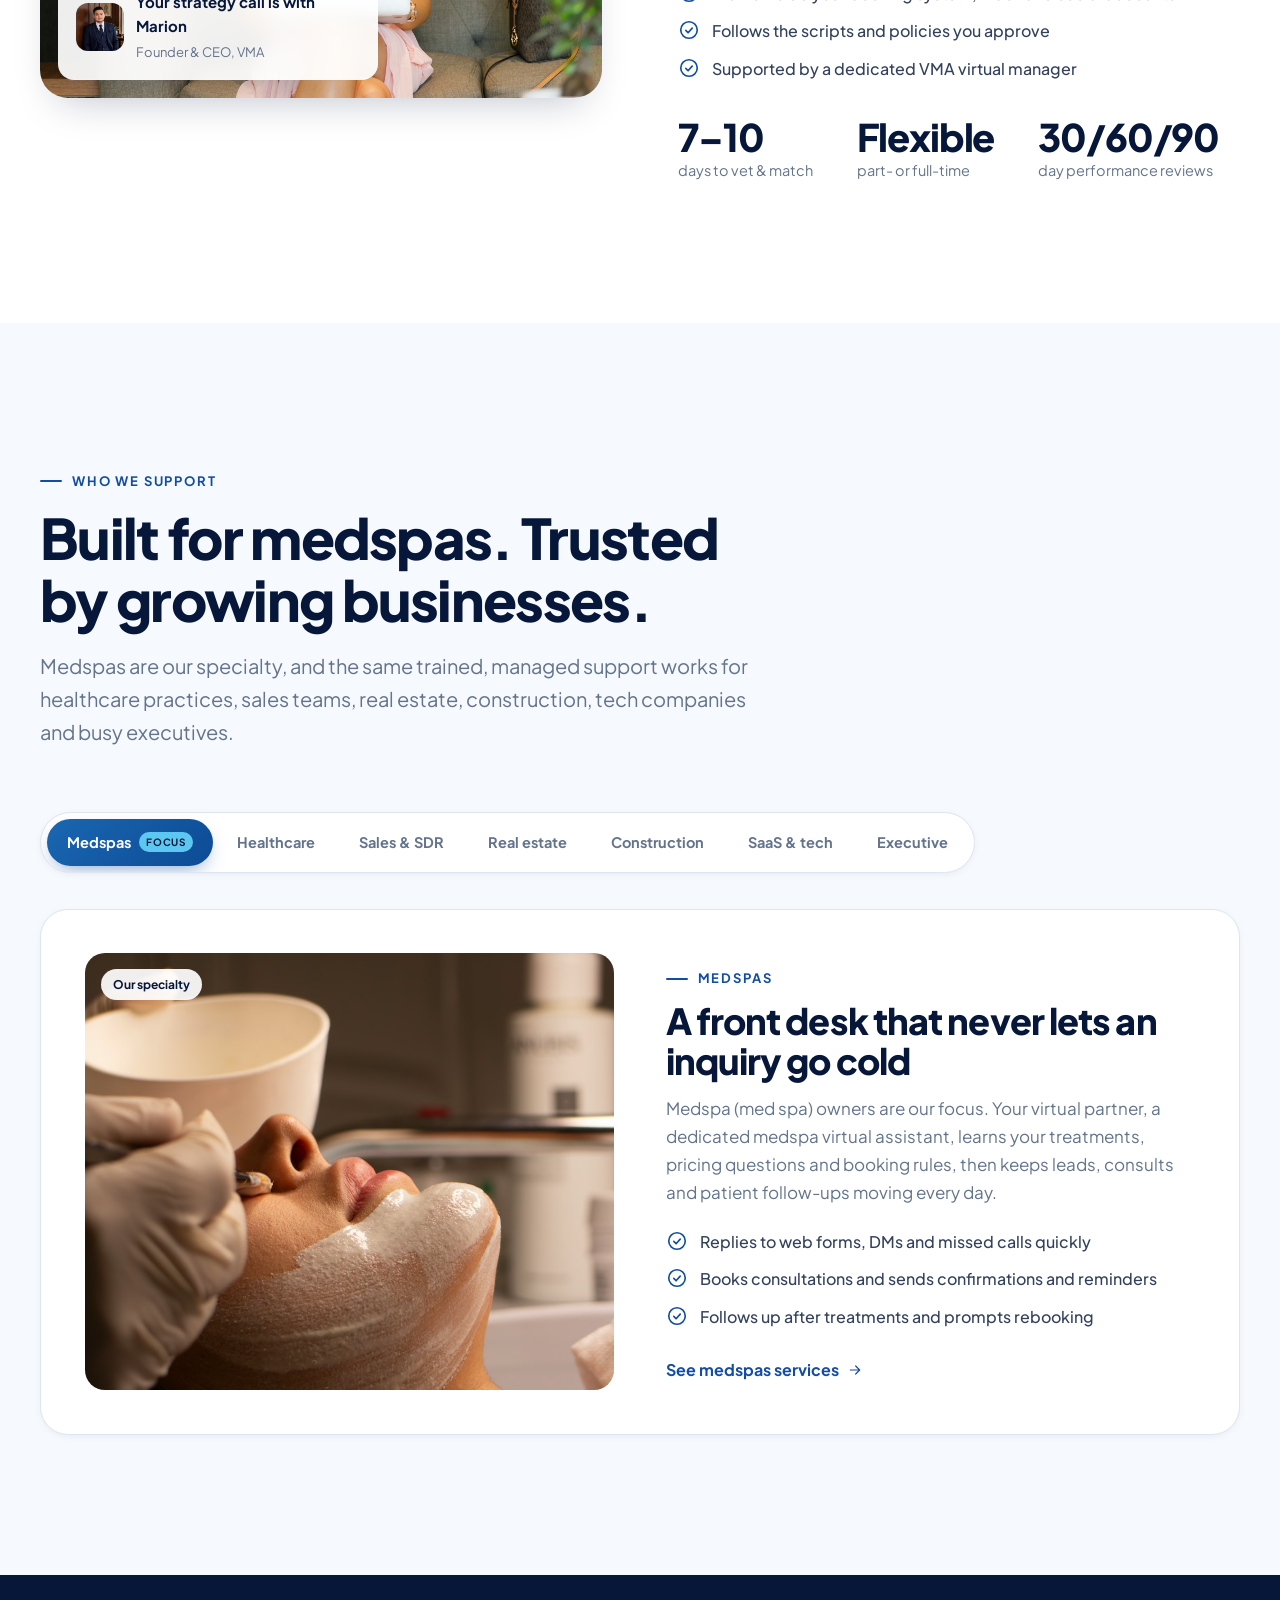
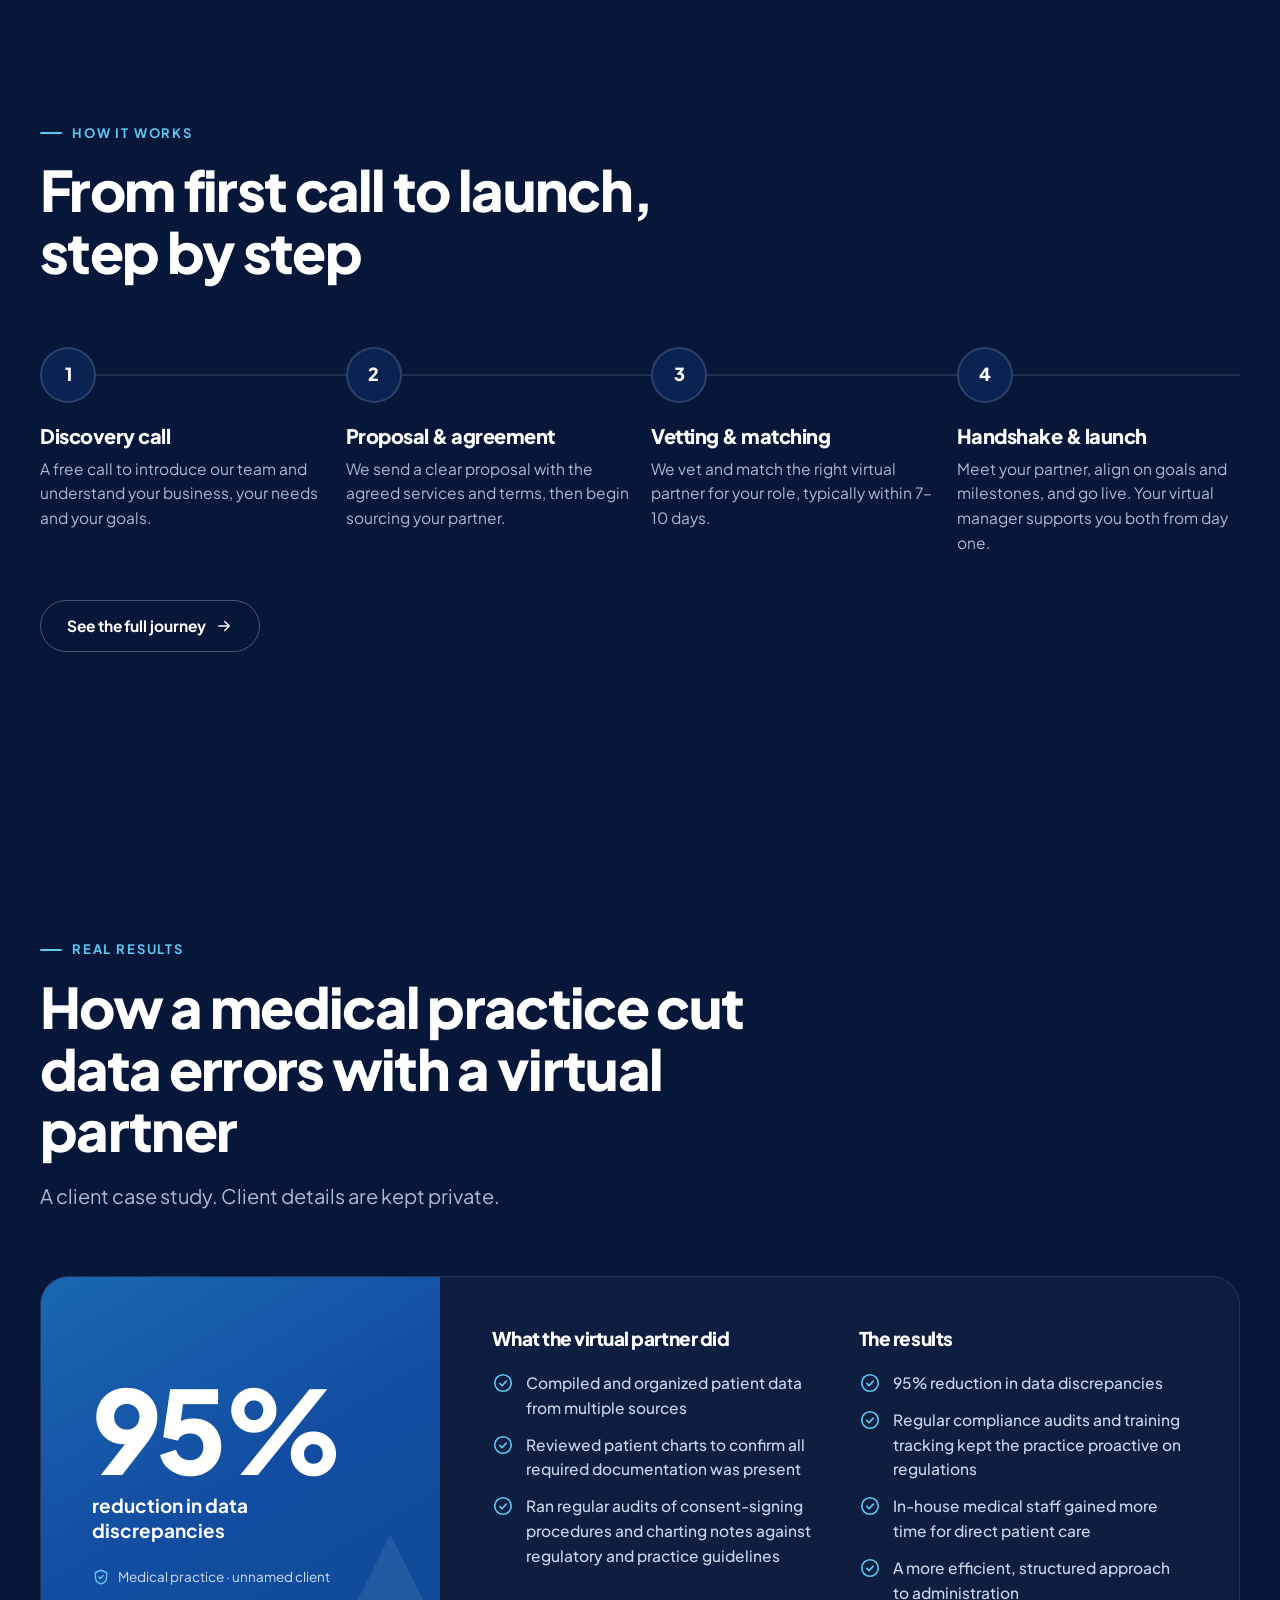
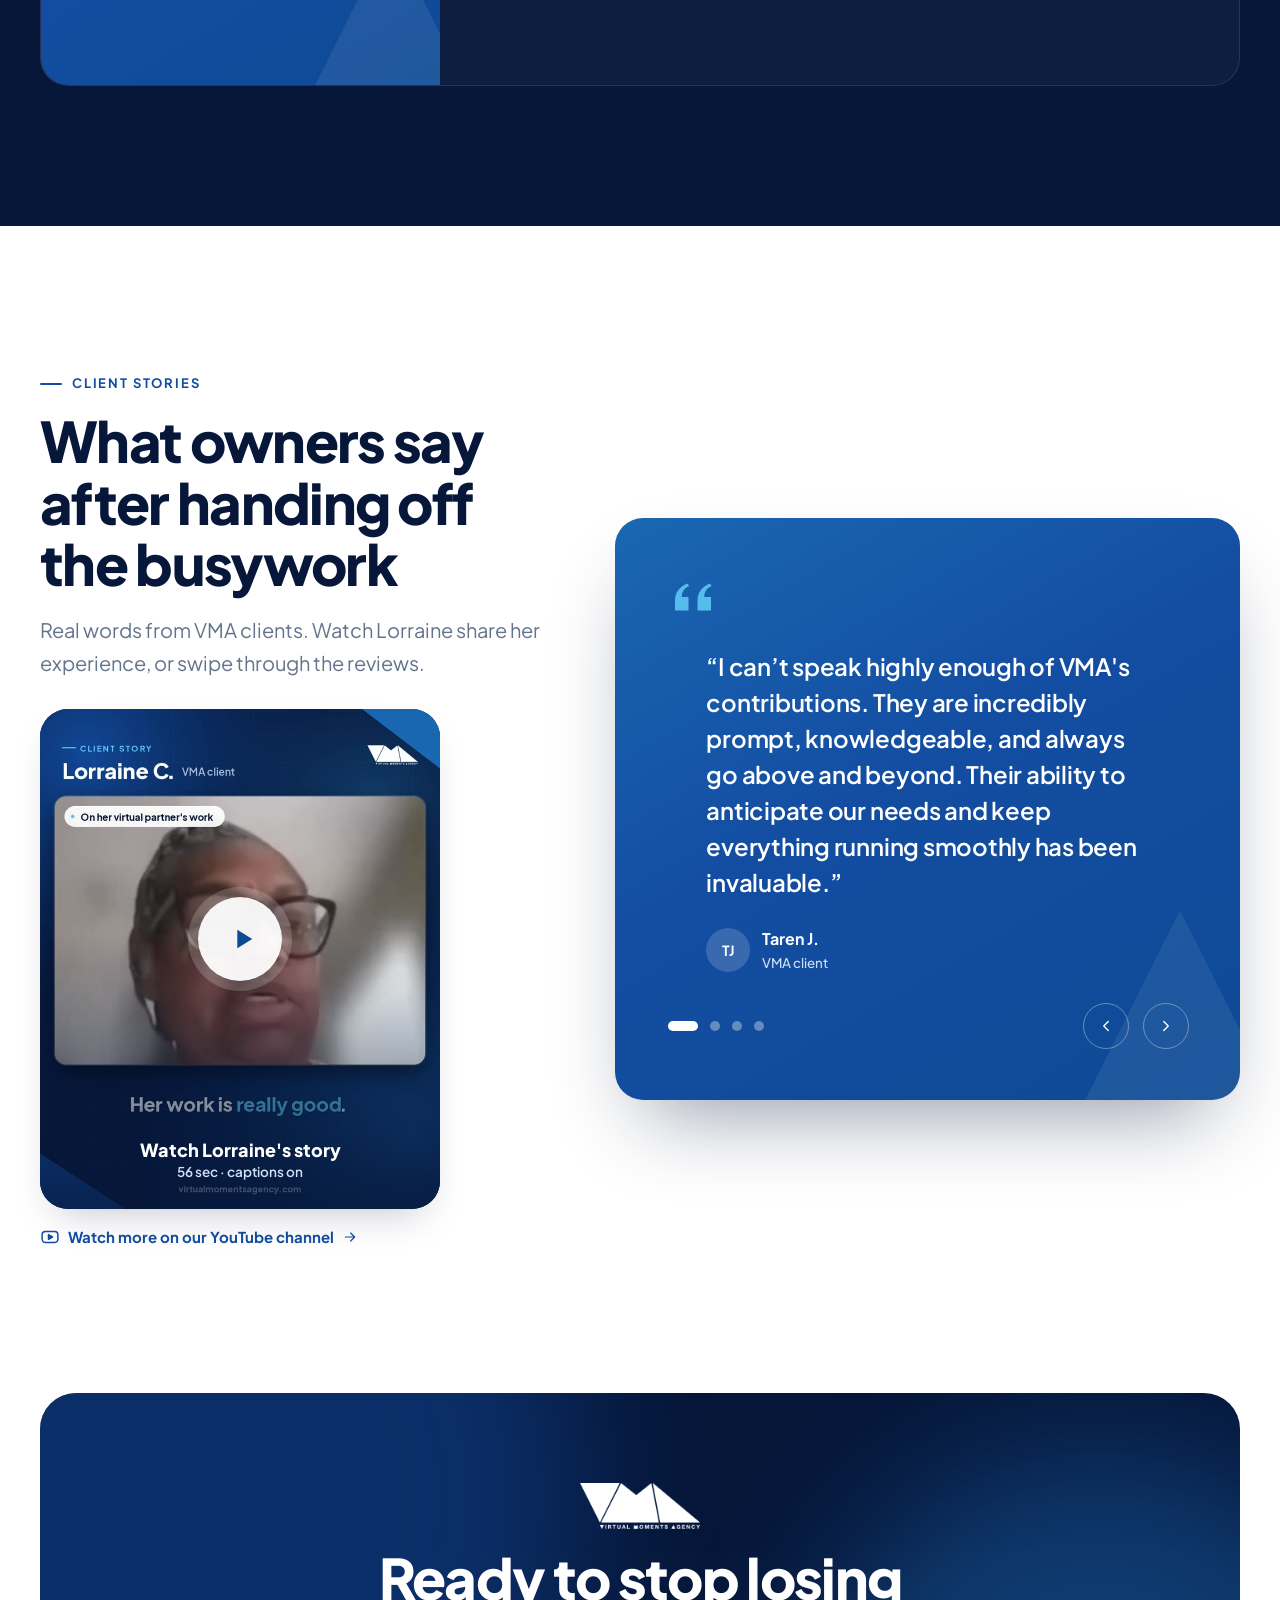
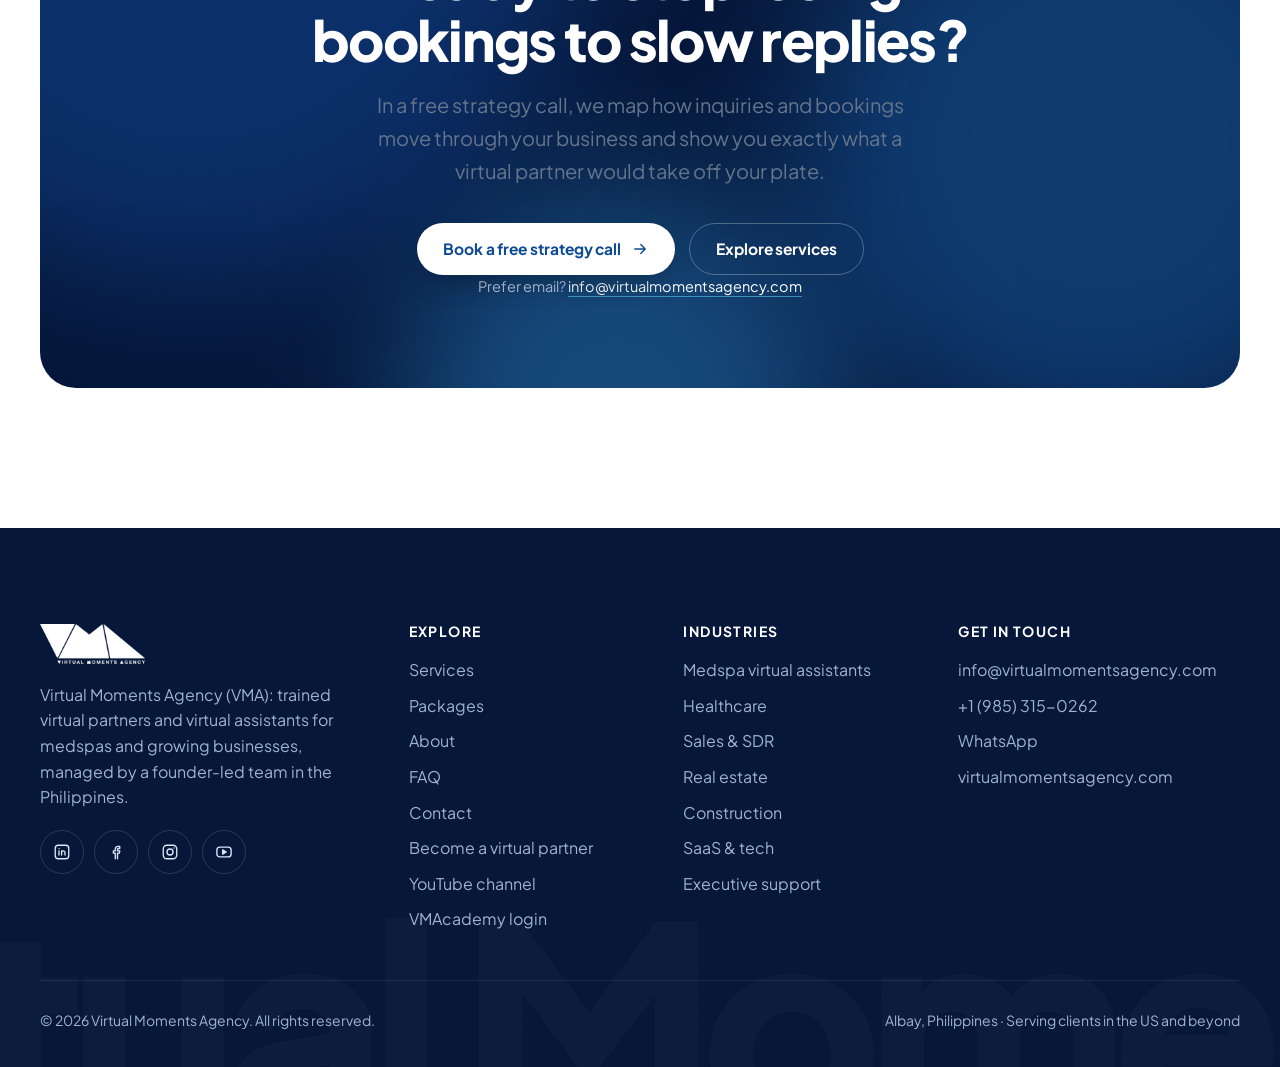
==== commit 86c5eb7c: "SEO: VMA and virtual assistant search terms, structured data, medspa VA page - Titles and descriptio" ====
--- a/index.html
+++ b/index.html
@@ -4,20 +4,20 @@
 <meta charset="UTF-8">
 <meta name="viewport" content="width=device-width, initial-scale=1, viewport-fit=cover">
 <meta name="theme-color" content="#06173A">
-<title>Virtual Moments Agency | Virtual Partners for Medspas & Growing Businesses</title>
-<meta name="description" content="VMA places trained virtual partners with medspas and growing businesses: fast lead follow-up, consultation booking, patient follow-ups and admin. Book a free strategy call.">
-<meta property="og:title" content="Virtual Moments Agency | Virtual Partners for Medspas & Growing Businesses">
-<meta property="og:description" content="VMA places trained virtual partners with medspas and growing businesses: fast lead follow-up, consultation booking, patient follow-ups and admin. Book a free strategy call.">
+<title>VMA | Virtual Moments Agency: Medspa Virtual Assistants</title>
+<meta name="description" content="VMA (Virtual Moments Agency) places trained virtual assistants with medspas and growing businesses: lead follow-up, consult booking and patient follow-ups.">
+<meta property="og:title" content="VMA | Virtual Moments Agency: Medspa Virtual Assistants">
+<meta property="og:description" content="VMA (Virtual Moments Agency) places trained virtual assistants with medspas and growing businesses: lead follow-up, consult booking and patient follow-ups.">
 <meta property="og:type" content="website">
 <meta property="og:site_name" content="Virtual Moments Agency">
 <meta property="og:url" content="https://virtualmomentsagency.com/">
 <meta property="og:image" content="https://virtualmomentsagency.com/img/og-image.jpg">
 <meta property="og:image:width" content="1200">
 <meta property="og:image:height" content="630">
-<meta property="og:image:alt" content="Virtual Moments Agency: virtual partners for medspas and growing businesses">
+<meta property="og:image:alt" content="Virtual Moments Agency (VMA): virtual assistants for medspas and growing businesses">
 <meta name="twitter:card" content="summary_large_image">
-<meta name="twitter:title" content="Virtual Moments Agency | Virtual Partners for Medspas & Growing Businesses">
-<meta name="twitter:description" content="VMA places trained virtual partners with medspas and growing businesses: fast lead follow-up, consultation booking, patient follow-ups and admin. Book a free strategy call.">
+<meta name="twitter:title" content="VMA | Virtual Moments Agency: Medspa Virtual Assistants">
+<meta name="twitter:description" content="VMA (Virtual Moments Agency) places trained virtual assistants with medspas and growing businesses: lead follow-up, consult booking and patient follow-ups.">
 <meta name="twitter:image" content="https://virtualmomentsagency.com/img/og-image.jpg">
 <link rel="canonical" href="https://virtualmomentsagency.com/">
 <link rel="icon" href="/favicon.ico" sizes="48x48">
@@ -30,7 +30,7 @@
 <link href="https://fonts.googleapis.com/css2?family=Plus+Jakarta+Sans:wght@400;500;600;700;800&display=swap" rel="stylesheet">
 <link rel="stylesheet" href="assets/style.css?v=881f8dff42">
 <script type="application/ld+json">
-{"@context":"https://schema.org","@type":"Organization","name":"Virtual Moments Agency","alternateName":"VMA","url":"https://virtualmomentsagency.com/","logo":"https://virtualmomentsagency.com/favicon-512x512.png","email":"info@virtualmomentsagency.com","telephone":"+1-985-315-0262","sameAs":["https://www.linkedin.com/company/virtual-moments-agency/","https://www.facebook.com/VirtualMomentsAgencyCareers","https://www.instagram.com/marionandres20","https://www.youtube.com/@VirtualMomentsAgency"]}
+{"@context":"https://schema.org","@graph":[{"@type":"Organization","@id":"https://virtualmomentsagency.com/#org","name":"Virtual Moments Agency","alternateName":["VMA","Virtual Moments","VMA Virtual Assistants"],"description":"Virtual Moments Agency (VMA) is a Philippines-based virtual assistant agency that places trained, dedicated virtual assistants (virtual partners) with medspas and growing businesses.","url":"https://virtualmomentsagency.com/","logo":"https://virtualmomentsagency.com/favicon-512x512.png","image":"https://virtualmomentsagency.com/img/og-image.jpg","email":"info@virtualmomentsagency.com","telephone":"+1-985-315-0262","foundingDate":"2024-01","knowsAbout":["Virtual assistants","Medspa virtual assistants","Medspa front desk support","Lead follow-up","Appointment booking","Executive assistance","Sales development","Real estate virtual assistants"],"sameAs":["https://www.linkedin.com/company/virtual-moments-agency/","https://www.facebook.com/VirtualMomentsAgencyCareers","https://www.instagram.com/marionandres20","https://www.youtube.com/@VirtualMomentsAgency"]},{"@type":"WebSite","@id":"https://virtualmomentsagency.com/#website","name":"Virtual Moments Agency","alternateName":["VMA","Virtual Moments"],"url":"https://virtualmomentsagency.com/","publisher":{"@id":"https://virtualmomentsagency.com/#org"}}]}
 </script>
 </head>
 <body data-page="home">
@@ -65,7 +65,7 @@
     <div>
       <span class="eyebrow">Virtual partners for medspas &amp; growing businesses</span>
       <h1 class="h-xl"><span class="line"><span>The clinic that answers first,</span></span><span class="line"><span class="grad-text">books first.</span></span></h1>
-      <p class="lead">VMA places trained virtual partners who reply to every inquiry, fill your calendar and follow up with patients, so you can stay with the client in the chair.</p>
+      <p class="lead">VMA (Virtual Moments Agency) places trained virtual partners, your dedicated virtual assistants, who reply to every inquiry, fill your calendar and follow up with patients, so you can stay with the client in the chair.</p>
       <p class="rotator-line">Your virtual partner handles
         <span class="rotator" aria-live="off"><span>lead follow-up.</span><span>consult booking.</span><span>patient check-ins.</span><span>past-patient outreach.</span><span>your inbox and admin.</span></span>
       </p>
@@ -131,7 +131,7 @@
         <div>
           <span class="eyebrow">Medspas</span>
           <h3>A front desk that never lets an inquiry go cold</h3>
-          <p class="lead">Medspa owners are our focus. Your virtual partner learns your treatments, pricing questions and booking rules, then keeps leads, consults and patient follow-ups moving every day.</p>
+          <p class="lead">Medspa (med spa) owners are our focus. Your virtual partner, a dedicated medspa virtual assistant, learns your treatments, pricing questions and booking rules, then keeps leads, consults and patient follow-ups moving every day.</p>
           <ul class="checks"><li><svg class="i" aria-hidden="true"><use href="#i-check"/></svg><span>Replies to web forms, DMs and missed calls quickly</span></li><li><svg class="i" aria-hidden="true"><use href="#i-check"/></svg><span>Books consultations and sends confirmations and reminders</span></li><li><svg class="i" aria-hidden="true"><use href="#i-check"/></svg><span>Follows up after treatments and prompts rebooking</span></li></ul>
           <a class="link-arrow" href="services.html#medspa">See medspas services <svg class="i arrow" aria-hidden="true"><use href="#i-arrow"/></svg></a>
         </div>
@@ -333,7 +333,7 @@
     <div class="footer__top">
       <div>
         <img class="footer__logo" src="img/logo.png" alt="Virtual Moments Agency">
-        <p>Trained virtual partners for medspas and growing businesses, managed by a founder-led team in the Philippines.</p>
+        <p>Virtual Moments Agency (VMA): trained virtual partners and virtual assistants for medspas and growing businesses, managed by a founder-led team in the Philippines.</p>
         <div class="footer__social">
           <a href="https://www.linkedin.com/company/virtual-moments-agency/" target="_blank" rel="noopener" aria-label="LinkedIn"><svg class="i" aria-hidden="true"><use href="#i-linkedin"/></svg></a>
           <a href="https://www.facebook.com/VirtualMomentsAgencyCareers" target="_blank" rel="noopener" aria-label="Facebook"><svg class="i" aria-hidden="true"><use href="#i-facebook"/></svg></a>
@@ -357,7 +357,7 @@
       <div>
         <h4>Industries</h4>
         <ul>
-          <li><a href="services.html#medspa">Medspas</a></li>
+          <li><a href="medspa-virtual-assistant.html">Medspa virtual assistants</a></li>
           <li><a href="services.html#healthcare">Healthcare</a></li>
           <li><a href="services.html#sales">Sales &amp; SDR</a></li>
           <li><a href="services.html#real-estate">Real estate</a></li>
